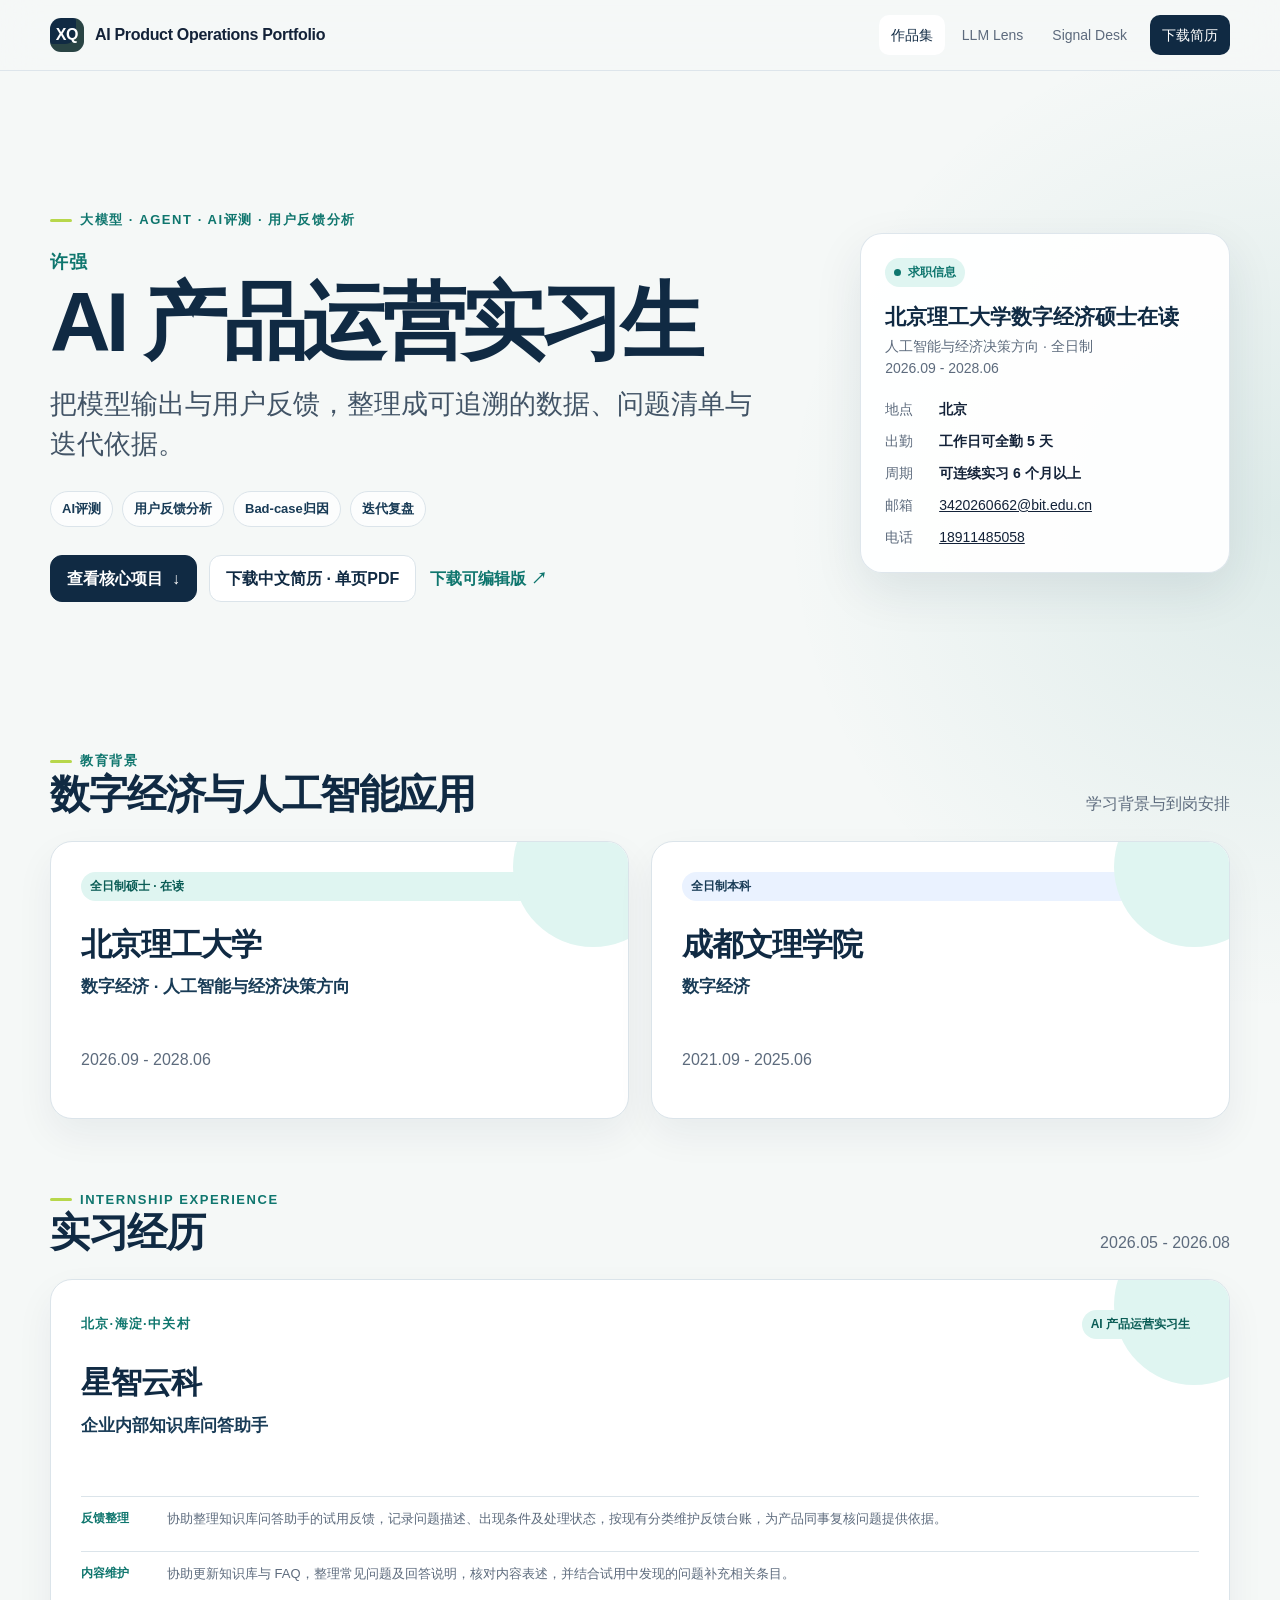
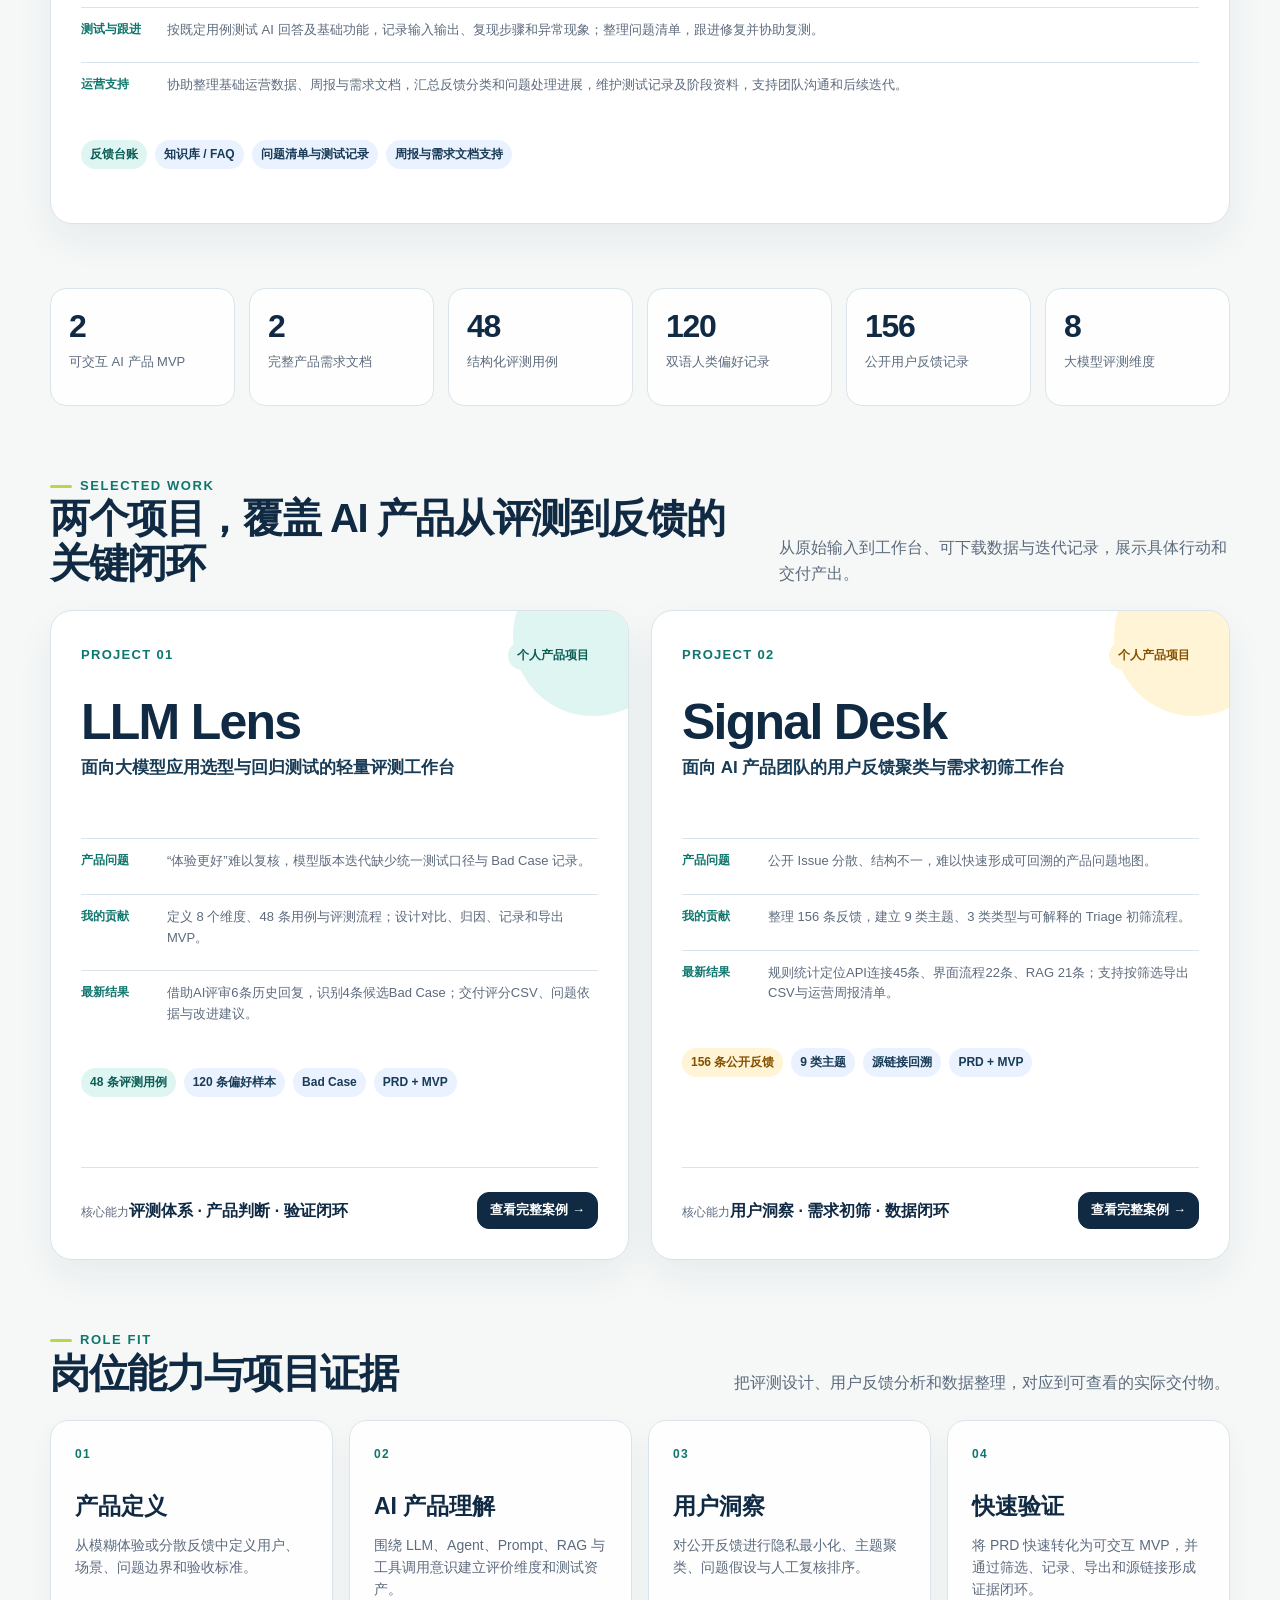
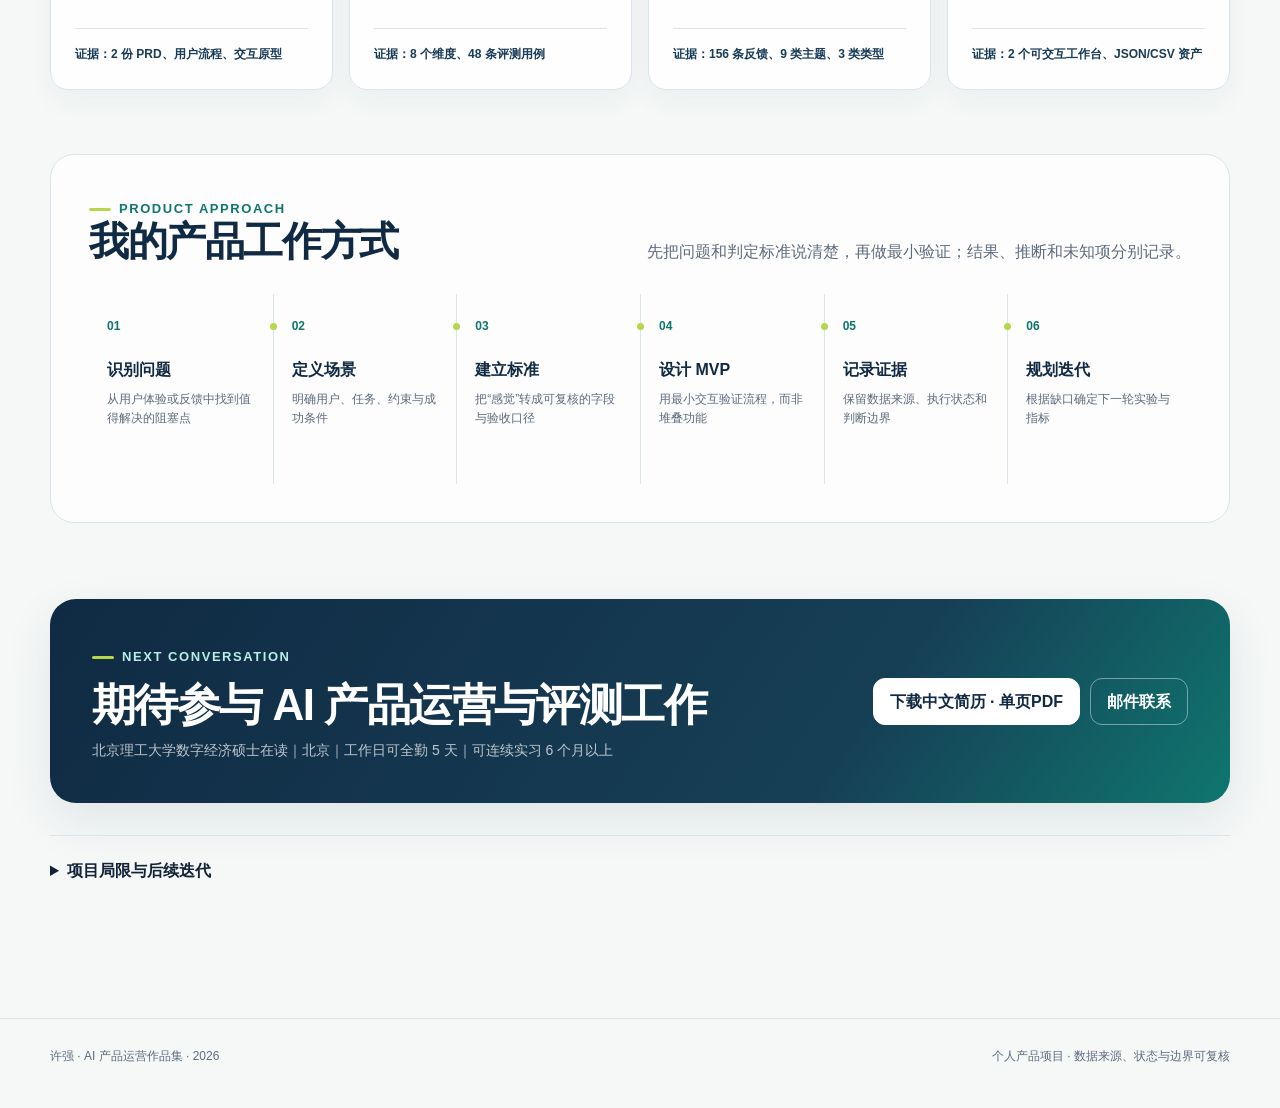
==== index.html @ 34581a18 "统一求职展示、评审预览与项目运行文档" ====
<!doctype html>
<html lang="zh-CN">
<head>
  <meta charset="utf-8">
  <meta name="viewport" content="width=device-width,initial-scale=1">
  <meta name="description" content="许强的 AI 产品运营作品集：以 LLM Lens 与 Signal Desk 两个可验证的个人产品项目，呈现大模型评测、Agent、用户反馈洞察、PRD 与快速原型能力。">
  <link rel="canonical" href="https://steve-ron.github.io/ai-product-ops-portfolio/">
  <meta property="og:type" content="website">
  <meta property="og:url" content="https://steve-ron.github.io/ai-product-ops-portfolio/">
  <meta property="og:title" content="许强｜AI 产品运营作品集">
  <meta property="og:description" content="大模型 · Agent · AI评测 · 用户反馈分析｜两个可验证的个人产品项目">
  <meta property="og:image" content="https://steve-ron.github.io/ai-product-ops-portfolio/og.png">
  <meta name="twitter:card" content="summary_large_image">
  <meta name="twitter:title" content="许强｜AI 产品运营作品集">
  <meta name="twitter:description" content="大模型 · Agent · AI评测 · 用户反馈分析｜两个可验证的个人产品项目">
  <meta name="twitter:image" content="https://steve-ron.github.io/ai-product-ops-portfolio/og.png">
  <title>许强｜AI 产品运营作品集</title>
  <link rel="stylesheet" href="style.css?v=20260920">
</head>
<body data-page="home">
  <div class="shell">
    <header class="topbar">
      <div class="topbar-inner">
        <a class="brand" href="index.html" aria-label="许强 AI 产品运营作品集首页"><span class="brand-mark">XQ</span><span>AI Product Operations Portfolio</span></a>
        <nav class="nav" aria-label="主导航">
          <a href="index.html" data-page="home">作品集</a>
          <a href="llm-eval.html" data-page="eval">LLM Lens</a>
          <a href="feedback-insight.html" data-page="feedback">Signal Desk</a>
          <a class="nav-cta" href="downloads/许强-北京理工大学-AI产品运营实习生.pdf">下载简历</a>
        </nav>
      </div>
    </header>

    <main class="page">
      <section class="hero hero-home">
        <div class="hero-copy">
          <span class="eyebrow">大模型 · Agent · AI评测 · 用户反馈分析</span>
          <p class="hero-name">许强</p>
          <h1>AI 产品运营实习生</h1>
          <p class="hero-lede">把模型输出与用户反馈，整理成可追溯的数据、问题清单与迭代依据。</p>
          <div class="hero-tags" aria-label="核心方向"><span>AI评测</span><span>用户反馈分析</span><span>Bad-case归因</span><span>迭代复盘</span></div>
          <div class="hero-actions">
            <a class="button" href="#projects">查看核心项目 <span aria-hidden="true">↓</span></a>
            <a class="button secondary" href="downloads/许强-北京理工大学-AI产品运营实习生.pdf">下载中文简历 · 单页PDF</a>
            <a class="text-link" href="downloads/许强-北京理工大学-AI产品运营实习生.docx">下载可编辑版 ↗</a>
          </div>
        </div>
        <aside class="hero-card profile-card" aria-label="联系与到岗信息">
          <span class="status-pill"><span aria-hidden="true"></span>求职信息</span>
          <strong>北京理工大学数字经济硕士在读</strong>
          <p>人工智能与经济决策方向 · 全日制<br>2026.09 - 2028.06</p>
          <div class="contact-list">
            <div class="contact-item"><span>地点</span><b>北京</b></div>
            <div class="contact-item"><span>出勤</span><b>工作日可全勤 5 天</b></div>
            <div class="contact-item"><span>周期</span><b>可连续实习 6 个月以上</b></div>
            <div class="contact-item"><span>邮箱</span><a href="mailto:3420260662@bit.edu.cn">3420260662@bit.edu.cn</a></div>
            <div class="contact-item"><span>电话</span><a href="tel:18911485058">18911485058</a></div>
          </div>
        </aside>
      </section>


      <section class="section" id="education" aria-labelledby="education-heading">
        <div class="section-head"><div><span class="eyebrow">教育背景</span><h2 id="education-heading">数字经济与人工智能应用</h2></div><p>学习背景与到岗安排</p></div>
        <div class="project-grid">
          <article class="project-card education-card"><span class="badge teal">全日制硕士 · 在读</span><h3>北京理工大学</h3><p class="project-subtitle">数字经济 · 人工智能与经济决策方向</p><p>2026.09 - 2028.06</p></article>
          <article class="project-card education-card"><span class="badge">全日制本科</span><h3>成都文理学院</h3><p class="project-subtitle">数字经济</p><p>2021.09 - 2025.06</p></article>
        </div>
      </section>
      <section class="section" id="experience" aria-labelledby="internship-heading">
        <div class="section-head">
          <div><span class="eyebrow">Internship experience</span><h2 id="internship-heading">实习经历</h2></div>
          <p>2026.05 - 2026.08</p>
        </div>
        <article class="project-card">
          <div class="project-topline"><span class="project-index">北京·海淀·中关村</span><span class="badge teal">AI 产品运营实习生</span></div>
          <h3>星智云科</h3>
          <p class="project-subtitle">企业内部知识库问答助手</p>
          <div class="project-summary">
            <div><span>反馈整理</span><p>协助整理知识库问答助手的试用反馈，记录问题描述、出现条件及处理状态，按现有分类维护反馈台账，为产品同事复核问题提供依据。</p></div>
            <div><span>内容维护</span><p>协助更新知识库与 FAQ，整理常见问题及回答说明，核对内容表述，并结合试用中发现的问题补充相关条目。</p></div>
            <div><span>测试与跟进</span><p>按既定用例测试 AI 回答及基础功能，记录输入输出、复现步骤和异常现象；整理问题清单，跟进修复并协助复测。</p></div>
            <div><span>运营支持</span><p>协助整理基础运营数据、周报与需求文档，汇总反馈分类和问题处理进展，维护测试记录及阶段资料，支持团队沟通和后续迭代。</p></div>
          </div>
          <div class="project-chips"><span class="chip teal">反馈台账</span><span class="chip">知识库 / FAQ</span><span class="chip">问题清单与测试记录</span><span class="chip">周报与需求文档支持</span></div>
        </article>
      </section>

      <section class="metric-grid metric-grid-six" aria-label="可验证成果">
        <article class="metric"><span class="metric-value">2</span><span class="metric-label">可交互 AI 产品 MVP</span></article>
        <article class="metric"><span class="metric-value">2</span><span class="metric-label">完整产品需求文档</span></article>
        <article class="metric"><span class="metric-value">48</span><span class="metric-label">结构化评测用例</span></article>
        <article class="metric"><span class="metric-value">120</span><span class="metric-label">双语人类偏好记录</span></article>
        <article class="metric"><span class="metric-value">156</span><span class="metric-label">公开用户反馈记录</span></article>
        <article class="metric"><span class="metric-value">8</span><span class="metric-label">大模型评测维度</span></article>
      </section>



      <section class="section" id="projects">
        <div class="section-head">
          <div><span class="eyebrow">Selected work</span><h2>两个项目，覆盖 AI 产品从评测到反馈的关键闭环</h2></div>
          <p>从原始输入到工作台、可下载数据与迭代记录，展示具体行动和交付产出。</p>
        </div>
        <div class="project-grid project-grid-featured">
          <article class="project-card project-card-featured">
            <div class="project-topline"><span class="project-index">PROJECT 01</span><span class="badge teal">个人产品项目</span></div>
            <h3>LLM Lens</h3>
            <p class="project-subtitle">面向大模型应用选型与回归测试的轻量评测工作台</p>
            <div class="project-summary">
              <div><span>产品问题</span><p>“体验更好”难以复核，模型版本迭代缺少统一测试口径与 Bad Case 记录。</p></div>
              <div><span>我的贡献</span><p>定义 8 个维度、48 条用例与评测流程；设计对比、归因、记录和导出 MVP。</p></div>
              <div><span>最新结果</span><p>借助AI评审6条历史回复，识别4条候选Bad Case；交付评分CSV、问题依据与改进建议。</p></div>
            </div>
            <div class="project-chips"><span class="chip teal">48 条评测用例</span><span class="chip">120 条偏好样本</span><span class="chip">Bad Case</span><span class="chip">PRD + MVP</span></div>
            <div class="project-footer"><div><span class="muted small">核心能力</span><strong>评测体系 · 产品判断 · 验证闭环</strong></div><a class="button small" href="llm-eval.html">查看完整案例 →</a></div>
          </article>

          <article class="project-card project-card-featured alt">
            <div class="project-topline"><span class="project-index">PROJECT 02</span><span class="badge amber">个人产品项目</span></div>
            <h3>Signal Desk</h3>
            <p class="project-subtitle">面向 AI 产品团队的用户反馈聚类与需求初筛工作台</p>
            <div class="project-summary">
              <div><span>产品问题</span><p>公开 Issue 分散、结构不一，难以快速形成可回溯的产品问题地图。</p></div>
              <div><span>我的贡献</span><p>整理 156 条反馈，建立 9 类主题、3 类类型与可解释的 Triage 初筛流程。</p></div>
              <div><span>最新结果</span><p>规则统计定位API连接45条、界面流程22条、RAG 21条；支持按筛选导出CSV与运营周报清单。</p></div>
            </div>
            <div class="project-chips"><span class="chip amber">156 条公开反馈</span><span class="chip">9 类主题</span><span class="chip">源链接回溯</span><span class="chip">PRD + MVP</span></div>
            <div class="project-footer"><div><span class="muted small">核心能力</span><strong>用户洞察 · 需求初筛 · 数据闭环</strong></div><a class="button small" href="feedback-insight.html">查看完整案例 →</a></div>
          </article>
        </div>
      </section>

      <section class="section">
        <div class="section-head">
          <div><span class="eyebrow">Role fit</span><h2>岗位能力与项目证据</h2></div>
          <p>把评测设计、用户反馈分析和数据整理，对应到可查看的实际交付物。</p>
        </div>
        <div class="capability-grid">
          <article class="capability-card"><span class="capability-num">01</span><h3>产品定义</h3><p>从模糊体验或分散反馈中定义用户、场景、问题边界和验收标准。</p><strong>证据：2 份 PRD、用户流程、交互原型</strong></article>
          <article class="capability-card"><span class="capability-num">02</span><h3>AI 产品理解</h3><p>围绕 LLM、Agent、Prompt、RAG 与工具调用意识建立评价维度和测试资产。</p><strong>证据：8 个维度、48 条评测用例</strong></article>
          <article class="capability-card"><span class="capability-num">03</span><h3>用户洞察</h3><p>对公开反馈进行隐私最小化、主题聚类、问题假设与人工复核排序。</p><strong>证据：156 条反馈、9 类主题、3 类类型</strong></article>
          <article class="capability-card"><span class="capability-num">04</span><h3>快速验证</h3><p>将 PRD 快速转化为可交互 MVP，并通过筛选、记录、导出和源链接形成证据闭环。</p><strong>证据：2 个可交互工作台、JSON/CSV 资产</strong></article>
        </div>
      </section>

      <section class="section approach-section">
        <div class="section-head">
          <div><span class="eyebrow">Product approach</span><h2>我的产品工作方式</h2></div>
          <p>先把问题和判定标准说清楚，再做最小验证；结果、推断和未知项分别记录。</p>
        </div>
        <ol class="process-flow">
          <li><span>01</span><strong>识别问题</strong><p>从用户体验或反馈中找到值得解决的阻塞点</p></li>
          <li><span>02</span><strong>定义场景</strong><p>明确用户、任务、约束与成功条件</p></li>
          <li><span>03</span><strong>建立标准</strong><p>把“感觉”转成可复核的字段与验收口径</p></li>
          <li><span>04</span><strong>设计 MVP</strong><p>用最小交互验证流程，而非堆叠功能</p></li>
          <li><span>05</span><strong>记录证据</strong><p>保留数据来源、执行状态和判断边界</p></li>
          <li><span>06</span><strong>规划迭代</strong><p>根据缺口确定下一轮实验与指标</p></li>
        </ol>
      </section>

      <section class="contact-cta">
        <div>
          <span class="eyebrow eyebrow-light">Next conversation</span>
          <h2>期待参与 AI 产品运营与评测工作</h2>
          <p>北京理工大学数字经济硕士在读｜北京｜工作日可全勤 5 天｜可连续实习 6 个月以上</p>
        </div>
        <div class="contact-actions">
          <a class="button button-light" href="downloads/许强-北京理工大学-AI产品运营实习生.pdf">下载中文简历 · 单页PDF</a>
          <a class="button button-outline-light" href="mailto:3420260662@bit.edu.cn">邮件联系</a>
        </div>
      </section>
      <details class="limitations"><summary>项目局限与后续迭代</summary><p>两项均为个人产品项目；负责问题定义、PRD、交互原型、数据整理与验证设计，使用AI辅助实现。公开反馈为2026年8月14日快照，分类为规则初筛。本轮已运行离线数据处理；国内模型API实跑和双人标注将在配置接口及安排真实标注者后开展。</p></details>
    </main>

    <footer class="footer"><div class="footer-inner"><span>许强 · AI 产品运营作品集 · 2026</span><span>个人产品项目 · 数据来源、状态与边界可复核</span></div></footer>
  </div>
  <script src="workflow-core.js?v=20260920"></script><script src="common.js?v=20260920"></script>
</body>
</html>
---- style.css ----
:root {
  --ink: #132238;
  --muted: #5d6b7d;
  --line: #dbe4ea;
  --panel: #ffffff;
  --canvas: #f5f8f7;
  --navy: #102a43;
  --navy-2: #183b56;
  --teal: #0f766e;
  --teal-soft: #dff5f1;
  --lime: #b7d74b;
  --amber: #b76e00;
  --amber-soft: #fff4d6;
  --red: #b42318;
  --red-soft: #feeceb;
  --blue-soft: #eaf2ff;
  --shadow: 0 18px 50px rgba(16, 42, 67, 0.09);
  --radius: 18px;
  --max: 1180px;
  color-scheme: light;
}

* { box-sizing: border-box; }

html { scroll-behavior: smooth; }

body {
  margin: 0;
  color: var(--ink);
  background:
    radial-gradient(circle at 10% -10%, rgba(183, 215, 75, .18), transparent 28rem),
    radial-gradient(circle at 100% 12%, rgba(15, 118, 110, .1), transparent 31rem),
    var(--canvas);
  font-family: Inter, "Segoe UI", "PingFang SC", "Microsoft YaHei", Arial, sans-serif;
  line-height: 1.58;
}

a { color: inherit; }

button, input, select, textarea { font: inherit; }

button { cursor: pointer; }

.shell { min-height: 100vh; }

.topbar {
  position: sticky;
  top: 0;
  z-index: 30;
  border-bottom: 1px solid rgba(219, 228, 234, .9);
  background: rgba(245, 248, 247, .88);
  backdrop-filter: blur(18px);
}

.topbar-inner {
  width: min(var(--max), calc(100% - 40px));
  min-height: 70px;
  margin: 0 auto;
  display: flex;
  align-items: center;
  gap: 26px;
}

.brand {
  display: inline-flex;
  align-items: center;
  gap: 11px;
  text-decoration: none;
  font-weight: 800;
  letter-spacing: -.02em;
  white-space: nowrap;
}

.brand-mark {
  width: 34px;
  height: 34px;
  display: grid;
  place-items: center;
  border-radius: 11px;
  color: white;
  background: var(--navy);
  box-shadow: inset -8px -8px 0 rgba(183, 215, 75, .15);
}

.nav {
  margin-left: auto;
  display: flex;
  align-items: center;
  gap: 5px;
  overflow-x: auto;
}

.nav a {
  padding: 9px 12px;
  border-radius: 10px;
  color: var(--muted);
  text-decoration: none;
  font-size: 14px;
  white-space: nowrap;
}

.nav a:hover, .nav a.active { color: var(--navy); background: white; }
.nav .nav-cta { margin-left: 6px; color: white; background: var(--navy); }
.nav .nav-cta:hover { color: white; background: var(--teal); }

.page {
  width: min(var(--max), calc(100% - 40px));
  margin: 0 auto;
  padding: 50px 0 80px;
}

.hero {
  display: grid;
  grid-template-columns: minmax(0, 1.35fr) minmax(280px, .65fr);
  gap: 42px;
  align-items: end;
  padding: 48px 0 44px;
}

.eyebrow {
  display: inline-flex;
  align-items: center;
  gap: 8px;
  color: var(--teal);
  font-size: 13px;
  font-weight: 800;
  letter-spacing: .12em;
  text-transform: uppercase;
}

.eyebrow::before {
  content: "";
  width: 22px;
  height: 3px;
  border-radius: 9px;
  background: var(--lime);
}

h1, h2, h3, p { margin-top: 0; }

h1 {
  margin: 16px 0 18px;
  max-width: 880px;
  color: var(--navy);
  font-size: clamp(42px, 6.3vw, 78px);
  line-height: 1.02;
  letter-spacing: -.055em;
}

.page-title {
  margin: 15px 0 16px;
  font-size: clamp(36px, 5vw, 60px);
}

.hero-lede {
  max-width: 760px;
  color: #425466;
  font-size: clamp(17px, 2vw, 21px);
}

.hero-home { align-items: center; min-height: 560px; }
.hero-name { margin: 18px 0 3px; color: var(--teal); font-size: 18px; font-weight: 800; letter-spacing: .08em; }
.hero-home h1 { margin: 0 0 20px; font-size: clamp(48px, 7vw, 84px); }
.hero-home .hero-lede { max-width: 720px; font-size: clamp(20px, 2.3vw, 27px); line-height: 1.45; }
.hero-tags { display: flex; flex-wrap: wrap; gap: 9px; margin-top: 24px; }
.hero-tags span { padding: 7px 11px; border: 1px solid var(--line); border-radius: 999px; background: rgba(255,255,255,.75); color: var(--navy-2); font-size: 13px; font-weight: 750; }
.text-link { display: inline-flex; align-items: center; min-height: 44px; padding: 10px 2px; color: var(--teal); font-weight: 800; text-decoration: none; }
.text-link:hover { text-decoration: underline; text-underline-offset: 4px; }
.status-pill { display: inline-flex; align-items: center; gap: 7px; margin-bottom: 16px; padding: 5px 9px; border-radius: 999px; color: var(--teal); background: var(--teal-soft); font-size: 12px; font-weight: 800; }
.status-pill span { width: 7px; height: 7px; border-radius: 50%; background: var(--teal); }

.hero-actions { display: flex; gap: 12px; flex-wrap: wrap; margin-top: 28px; }

.button {
  min-height: 44px;
  display: inline-flex;
  align-items: center;
  justify-content: center;
  gap: 9px;
  padding: 10px 16px;
  border: 1px solid var(--navy);
  border-radius: 12px;
  background: var(--navy);
  color: white;
  text-decoration: none;
  font-weight: 750;
}

.button:hover { transform: translateY(-1px); box-shadow: 0 10px 24px rgba(16,42,67,.17); }
.button.secondary { background: white; color: var(--navy); border-color: var(--line); }
.button.ghost { background: transparent; color: var(--navy); border-color: var(--line); }
.button.small { min-height: 36px; padding: 7px 12px; font-size: 13px; }

.hero-card {
  padding: 24px;
  border: 1px solid rgba(219, 228, 234, .9);
  border-radius: 22px;
  background: rgba(255,255,255,.92);
  box-shadow: var(--shadow);
}

.hero-card strong { display: block; margin-bottom: 4px; color: var(--navy); }
.hero-card p { color: var(--muted); font-size: 14px; }
.contact-list { display: grid; gap: 10px; margin-top: 18px; }
.contact-item { display: flex; gap: 10px; align-items: baseline; font-size: 14px; }
.contact-item span:first-child { min-width: 52px; color: var(--muted); }

.metric-grid {
  display: grid;
  grid-template-columns: repeat(4, 1fr);
  gap: 14px;
  margin: 8px 0 48px;
}

.metric {
  min-height: 128px;
  padding: 22px;
  border: 1px solid var(--line);
  border-radius: 16px;
  background: rgba(255,255,255,.9);
}

.metric-value { display: block; color: var(--navy); font-size: 34px; line-height: 1.1; font-weight: 850; letter-spacing: -.04em; }
.metric-label { display: block; margin-top: 8px; color: var(--muted); font-size: 13px; }

.section { margin: 64px 0; }
.section:first-child { margin-top: 0; }
.section-head { display: flex; align-items: end; justify-content: space-between; gap: 22px; margin-bottom: 24px; }
.section-head h2 { margin: 0; color: var(--navy); font-size: clamp(27px, 3.3vw, 40px); line-height: 1.12; letter-spacing: -.035em; }
.section-head p { max-width: 620px; margin: 7px 0 0; color: var(--muted); }

.project-grid { display: grid; grid-template-columns: repeat(2, minmax(0, 1fr)); gap: 22px; }
.project-card {
  position: relative;
  min-height: 430px;
  display: flex;
  flex-direction: column;
  overflow: hidden;
  padding: 30px;
  border: 1px solid var(--line);
  border-radius: 22px;
  background: var(--panel);
  box-shadow: 0 16px 38px rgba(16,42,67,.06);
}

.project-card::after {
  content: "";
  position: absolute;
  right: -45px;
  top: -55px;
  width: 160px;
  height: 160px;
  border-radius: 50%;
  background: var(--teal-soft);
}

.project-card.alt::after { background: var(--amber-soft); }
.project-index { position: relative; z-index: 1; color: var(--teal); font-size: 13px; font-weight: 850; letter-spacing: .1em; }
.project-card h3 { position: relative; z-index: 1; margin: 26px 0 12px; max-width: 520px; color: var(--navy); font-size: 31px; line-height: 1.15; letter-spacing: -.035em; }
.project-card p { color: var(--muted); }
.project-chips { display: flex; flex-wrap: wrap; gap: 8px; margin: 14px 0 24px; }
.chip, .badge {
  display: inline-flex;
  align-items: center;
  padding: 5px 9px;
  border-radius: 999px;
  color: var(--navy-2);
  background: var(--blue-soft);
  font-size: 12px;
  font-weight: 700;
}
.chip.teal, .badge.teal { color: #0b5d56; background: var(--teal-soft); }
.chip.amber, .badge.amber { color: #855000; background: var(--amber-soft); }
.chip.red, .badge.red { color: var(--red); background: var(--red-soft); }
.project-footer { display: flex; align-items: center; justify-content: space-between; gap: 16px; margin-top: auto; padding-top: 24px; border-top: 1px solid var(--line); }
.project-footer strong { color: var(--navy); }

.evidence-grid { display: grid; grid-template-columns: repeat(3, 1fr); gap: 18px; }
.evidence-card { padding: 24px; border-radius: 16px; background: var(--navy); color: white; }
.evidence-card:nth-child(2) { background: var(--teal); }
.evidence-card:nth-child(3) { background: #3d4f2c; }
.evidence-card span { display: block; color: rgba(255,255,255,.72); font-size: 13px; }
.evidence-card strong { display: block; margin: 8px 0; font-size: 30px; }

.panel {
  padding: 26px;
  border: 1px solid var(--line);
  border-radius: var(--radius);
  background: rgba(255,255,255,.94);
  box-shadow: 0 12px 32px rgba(16,42,67,.05);
}

.panel + .panel { margin-top: 18px; }
.panel-title { display: flex; align-items: center; justify-content: space-between; gap: 20px; margin-bottom: 18px; }
.panel-title h2, .panel-title h3 { margin: 0; color: var(--navy); }
.panel-title p { margin: 4px 0 0; color: var(--muted); font-size: 13px; }

.notice {
  display: grid;
  grid-template-columns: auto 1fr;
  gap: 13px;
  padding: 17px 18px;
  border: 1px solid #c7e9e4;
  border-radius: 14px;
  background: #effbf9;
  color: #245b56;
}
.notice.warn { border-color: #f2d99b; background: #fff9e8; color: #725400; }
.notice strong { color: inherit; }
.notice p { margin: 2px 0 0; font-size: 13px; }
.notice-icon { width: 26px; height: 26px; display: grid; place-items: center; border-radius: 9px; background: white; font-weight: 900; }

.toolbar {
  display: flex;
  align-items: center;
  gap: 10px;
  flex-wrap: wrap;
  margin: 18px 0;
}

.field { min-width: 150px; }
.field.grow { flex: 1; min-width: 220px; }
.field label { display: block; margin: 0 0 5px; color: var(--muted); font-size: 12px; font-weight: 700; }
input, select, textarea {
  width: 100%;
  min-height: 42px;
  padding: 9px 11px;
  border: 1px solid var(--line);
  border-radius: 10px;
  outline: none;
  background: white;
  color: var(--ink);
}
input:focus, select:focus, textarea:focus { border-color: var(--teal); box-shadow: 0 0 0 3px rgba(15,118,110,.11); }
textarea { min-height: 132px; resize: vertical; }

.tabs { display: flex; gap: 6px; overflow-x: auto; padding: 5px; border-radius: 13px; background: #eef3f3; }
.tab { padding: 9px 13px; border: 0; border-radius: 9px; background: transparent; color: var(--muted); font-weight: 750; white-space: nowrap; }
.tab.active { color: var(--navy); background: white; box-shadow: 0 4px 14px rgba(16,42,67,.07); }
.tab-panel[hidden] { display: none; }

.dashboard-grid { display: grid; grid-template-columns: minmax(0, 1.3fr) minmax(280px, .7fr); gap: 20px; }
.split-grid { display: grid; grid-template-columns: repeat(2, minmax(0,1fr)); gap: 18px; }

.bars { display: grid; gap: 13px; }
.bar-row { display: grid; grid-template-columns: minmax(120px, 1fr) 2.6fr auto; gap: 12px; align-items: center; }
.bar-label { overflow: hidden; text-overflow: ellipsis; white-space: nowrap; color: #334e68; font-size: 13px; font-weight: 650; }
.bar-track { height: 10px; overflow: hidden; border-radius: 99px; background: #ecf1f1; }
.bar-fill { height: 100%; border-radius: inherit; background: linear-gradient(90deg, var(--teal), #43aa8b); }
.bar-value { min-width: 42px; text-align: right; color: var(--muted); font-size: 12px; font-variant-numeric: tabular-nums; }

.table-wrap { width: 100%; overflow: auto; border: 1px solid var(--line); border-radius: 13px; }
table { width: 100%; border-collapse: collapse; background: white; font-size: 13px; }
th, td { padding: 12px 13px; border-bottom: 1px solid #edf1f3; text-align: left; vertical-align: top; }
th { position: sticky; top: 0; z-index: 1; color: #486581; background: #f7faf9; font-size: 11px; letter-spacing: .05em; text-transform: uppercase; }
tr:last-child td { border-bottom: 0; }
tbody tr:hover { background: #fbfdfc; }
.row-action { color: var(--teal); font-weight: 800; border: 0; background: none; padding: 0; }
.nowrap { white-space: nowrap; }
.truncate { max-width: 390px; overflow: hidden; text-overflow: ellipsis; white-space: nowrap; }

.kpi-row { display: grid; grid-template-columns: repeat(4, 1fr); gap: 12px; margin: 18px 0; }
.kpi { padding: 16px; border: 1px solid var(--line); border-radius: 13px; background: #fbfdfc; }
.kpi strong { display: block; color: var(--navy); font-size: 24px; line-height: 1.1; }
.kpi span { display: block; margin-top: 6px; color: var(--muted); font-size: 12px; }

.detail-grid { display: grid; grid-template-columns: 120px 1fr; gap: 10px 16px; font-size: 13px; }
.detail-grid dt { color: var(--muted); }
.detail-grid dd { margin: 0; color: var(--ink); }
.response-card { margin-top: 14px; padding: 16px; border: 1px solid var(--line); border-radius: 13px; background: #fbfdfc; }
.response-card h4 { margin: 0 0 8px; color: var(--navy); }
.response-text { max-height: 280px; overflow: auto; white-space: pre-wrap; color: #425466; font-size: 13px; }

.drawer {
  position: fixed;
  inset: 0;
  z-index: 50;
  display: none;
  background: rgba(16,42,67,.35);
  backdrop-filter: blur(4px);
}
.drawer.open { display: grid; grid-template-columns: minmax(0,1fr) min(640px, 92vw); }
.drawer-open { overflow: hidden; }
.drawer-panel { grid-column: 2; overflow-y: auto; padding: 28px; background: white; box-shadow: -20px 0 55px rgba(16,42,67,.22); }
.drawer-head { display: flex; justify-content: space-between; gap: 20px; margin-bottom: 20px; }
.icon-button { width: 38px; height: 38px; border: 1px solid var(--line); border-radius: 10px; background: white; }

.case-grid { display: grid; grid-template-columns: repeat(2, minmax(0,1fr)); gap: 14px; }
.case-card { padding: 17px; border: 1px solid var(--line); border-radius: 14px; background: white; }
.case-card h4 { margin: 9px 0 8px; color: var(--navy); font-size: 15px; }
.case-card p { margin-bottom: 9px; color: var(--muted); font-size: 13px; }
.case-meta { display: flex; justify-content: space-between; gap: 10px; color: #829ab1; font-size: 11px; }

.steps { display: grid; gap: 16px; counter-reset: step; }
.step { position: relative; padding: 20px 20px 20px 64px; border: 1px solid var(--line); border-radius: 15px; background: white; }
.step::before { counter-increment: step; content: counter(step); position: absolute; left: 18px; top: 20px; width: 30px; height: 30px; display: grid; place-items: center; border-radius: 10px; color: white; background: var(--teal); font-weight: 800; }
.step h3 { margin: 0 0 6px; color: var(--navy); font-size: 16px; }
.step p { margin: 0; color: var(--muted); font-size: 13px; }

.audit-list { display: grid; gap: 12px; }
.audit-item { display: grid; grid-template-columns: 38px 1fr auto; gap: 13px; align-items: start; padding: 16px; border: 1px solid var(--line); border-radius: 13px; background: white; }
.audit-num { width: 34px; height: 34px; display: grid; place-items: center; border-radius: 10px; background: var(--red-soft); color: var(--red); font-weight: 850; }
.audit-item h3 { margin: 0 0 3px; color: var(--navy); font-size: 15px; }
.audit-item p { margin: 0; color: var(--muted); font-size: 13px; }

.source-list { display: grid; gap: 9px; margin: 0; padding: 0; list-style: none; }
.source-list a { display: flex; align-items: center; justify-content: space-between; gap: 14px; padding: 11px 13px; border: 1px solid var(--line); border-radius: 10px; background: white; color: var(--navy-2); text-decoration: none; font-size: 13px; }
.source-list a:hover { border-color: var(--teal); }

.footer { border-top: 1px solid var(--line); }
.footer-inner { width: min(var(--max), calc(100% - 40px)); margin: 0 auto; padding: 28px 0 42px; display: flex; justify-content: space-between; gap: 20px; color: var(--muted); font-size: 12px; }

.empty { padding: 35px; text-align: center; color: var(--muted); }
.muted { color: var(--muted); }
.small { font-size: 12px; }
.mono { font-family: "Cascadia Code", Consolas, monospace; }

::selection { color: white; background: var(--teal); }

a:focus-visible, button:focus-visible, input:focus-visible, select:focus-visible, textarea:focus-visible {
  outline: 3px solid rgba(15, 118, 110, .32);
  outline-offset: 3px;
}

.profile-card strong { max-width: 310px; font-size: 21px; line-height: 1.35; }
.profile-card .contact-item span:first-child { min-width: 44px; }
.profile-card .contact-item a { overflow-wrap: anywhere; }

.metric-grid-six { grid-template-columns: repeat(6, minmax(0, 1fr)); }
.metric-grid-six .metric { min-height: 118px; padding: 20px 18px; }
.metric-grid-six .metric-value { font-size: 32px; }

.scope-note {
  display: grid;
  grid-template-columns: auto 1fr;
  gap: 12px;
  align-items: start;
  padding: 16px 18px;
  border: 1px solid rgba(15, 118, 110, .18);
  border-radius: 14px;
  background: rgba(239, 251, 249, .72);
  color: #355d59;
}
.scope-note p { margin: 0; font-size: 13px; }
.scope-icon { width: 25px; height: 25px; display: grid; place-items: center; border-radius: 8px; background: white; color: var(--teal); font-weight: 900; }

.project-grid-featured { align-items: stretch; }
.project-card-featured { min-height: 650px; }
.project-topline { position: relative; z-index: 1; display: flex; align-items: center; justify-content: space-between; gap: 14px; }
.project-card-featured h3 { margin: 24px 0 4px; font-size: clamp(38px, 4vw, 50px); }
.project-subtitle { position: relative; z-index: 1; max-width: 540px; min-height: 56px; color: var(--navy-2) !important; font-size: 17px; font-weight: 720; }
.project-summary { display: grid; gap: 10px; margin: 10px 0 18px; }
.project-summary > div { display: grid; grid-template-columns: 74px 1fr; gap: 12px; padding: 12px 0; border-top: 1px solid var(--line); }
.project-summary span { color: var(--teal); font-size: 12px; font-weight: 850; }
.project-summary p { margin: 0; font-size: 13px; }

.capability-grid { display: grid; grid-template-columns: repeat(4, minmax(0,1fr)); gap: 16px; }
.capability-card { min-height: 270px; display: flex; flex-direction: column; padding: 24px; border: 1px solid var(--line); border-radius: 18px; background: rgba(255,255,255,.92); box-shadow: 0 12px 28px rgba(16,42,67,.045); }
.capability-num { color: var(--teal); font-size: 12px; font-weight: 900; letter-spacing: .12em; }
.capability-card h3 { margin: 24px 0 10px; color: var(--navy); font-size: 23px; }
.capability-card p { color: var(--muted); font-size: 14px; }
.capability-card strong { margin-top: auto; padding-top: 16px; border-top: 1px solid var(--line); color: var(--navy-2); font-size: 12px; line-height: 1.6; }

.approach-section { padding: 38px; border: 1px solid var(--line); border-radius: 24px; background: rgba(255,255,255,.78); }
.process-flow { display: grid; grid-template-columns: repeat(6, minmax(0,1fr)); gap: 0; margin: 30px 0 0; padding: 0; list-style: none; }
.process-flow li { position: relative; min-height: 190px; padding: 18px 18px 14px; border-left: 1px solid var(--line); }
.process-flow li:first-child { border-left: 0; }
.process-flow li::after { content: ""; position: absolute; top: 29px; right: -4px; z-index: 2; width: 7px; height: 7px; border-radius: 50%; background: var(--lime); }
.process-flow li:last-child::after { display: none; }
.process-flow span { color: var(--teal); font-size: 12px; font-weight: 900; }
.process-flow strong { display: block; margin: 20px 0 7px; color: var(--navy); font-size: 16px; }
.process-flow p { margin: 0; color: var(--muted); font-size: 12px; }

.contact-cta { display: flex; align-items: center; justify-content: space-between; gap: 32px; margin-top: 76px; padding: 42px; overflow: hidden; border-radius: 26px; background: linear-gradient(125deg, var(--navy), #163f56 68%, var(--teal)); color: white; box-shadow: var(--shadow); }
.contact-cta h2 { max-width: 760px; margin: 12px 0 10px; font-size: clamp(28px, 3.5vw, 44px); line-height: 1.12; letter-spacing: -.035em; }
.contact-cta p { margin: 0; color: rgba(255,255,255,.72); font-size: 14px; }
.eyebrow-light { color: #b9eee7; }
.contact-actions { display: flex; flex-wrap: wrap; gap: 10px; flex: 0 0 auto; }
.button-light { color: var(--navy); background: white; border-color: white; }
.button-outline-light { color: white; background: transparent; border-color: rgba(255,255,255,.42); }

.case-hero { align-items: center; padding-bottom: 36px; }
.case-hero .page-title { max-width: 900px; font-size: clamp(36px, 4.5vw, 56px); }
.case-facts strong { font-size: 21px; }
.case-facts .contact-item span:first-child { min-width: 44px; }

.section-head.compact { align-items: center; }
.case-summary { margin: 20px 0 58px; padding: 30px; border: 1px solid var(--line); border-radius: 22px; background: rgba(255,255,255,.9); box-shadow: 0 14px 34px rgba(16,42,67,.045); }
.case-summary-grid { display: grid; grid-template-columns: repeat(4, minmax(0,1fr)); gap: 1px; overflow: hidden; border: 1px solid var(--line); border-radius: 16px; background: var(--line); }
.case-summary-grid article { min-height: 210px; padding: 22px; background: white; }
.case-summary-grid span { color: var(--teal); font-size: 12px; font-weight: 850; letter-spacing: .06em; }
.case-summary-grid h3 { margin: 18px 0 9px; color: var(--navy); font-size: 17px; line-height: 1.35; }
.case-summary-grid p { margin: 0; color: var(--muted); font-size: 13px; }

.decision-section { margin-bottom: 40px; }
.decision-grid { display: grid; grid-template-columns: repeat(3, minmax(0,1fr)); gap: 16px; }
.decision-grid article { min-height: 230px; padding: 24px; border-top: 3px solid var(--teal); border-radius: 0 0 16px 16px; background: white; box-shadow: 0 12px 28px rgba(16,42,67,.045); }
.decision-grid span { color: var(--teal); font-size: 12px; font-weight: 900; }
.decision-grid h3 { margin: 22px 0 10px; color: var(--navy); font-size: 20px; line-height: 1.35; }
.decision-grid p { margin: 0; color: var(--muted); font-size: 13px; }

.delivery-strip { display: grid; grid-template-columns: 230px 1fr; gap: 26px; align-items: center; margin: 36px 0; padding: 28px 30px; border-radius: 20px; background: var(--navy); color: white; }
.delivery-strip h2 { margin: 8px 0 0; font-size: 26px; }
.delivery-strip ul { display: flex; flex-wrap: wrap; gap: 9px; margin: 0; padding: 0; list-style: none; }
.delivery-strip li { padding: 8px 11px; border: 1px solid rgba(255,255,255,.16); border-radius: 999px; background: rgba(255,255,255,.08); font-size: 12px; font-weight: 700; }
.workbench-panel { margin-top: 24px; scroll-margin-top: 96px; }

@media (prefers-reduced-motion: reduce) {
  html { scroll-behavior: auto; }
  *, *::before, *::after { transition-duration: .01ms !important; animation-duration: .01ms !important; animation-iteration-count: 1 !important; }
}

@media (max-width: 900px) {
  .hero, .dashboard-grid { grid-template-columns: 1fr; }
  .metric-grid, .kpi-row { grid-template-columns: repeat(2, 1fr); }
  .project-grid, .split-grid { grid-template-columns: 1fr; }
  .evidence-grid { grid-template-columns: 1fr; }
  .metric-grid-six { grid-template-columns: repeat(3, 1fr); }
  .capability-grid { grid-template-columns: repeat(2, minmax(0,1fr)); }
  .process-flow { grid-template-columns: repeat(3, 1fr); }
  .process-flow li:nth-child(4) { border-left: 0; }
  .process-flow li:nth-child(3)::after { display: none; }
  .contact-cta { align-items: flex-start; flex-direction: column; }
  .case-summary-grid { grid-template-columns: repeat(2, minmax(0,1fr)); }
  .nav { max-width: 70vw; }
}

@media (max-width: 620px) {
  .topbar-inner, .page, .footer-inner { width: min(100% - 24px, var(--max)); }
  .topbar-inner { min-height: 62px; gap: 10px; }
  .brand span:last-child { display: none; }
  .nav { max-width: none; width: 100%; gap: 1px; overflow: visible; }
  .nav a { padding: 8px 6px; font-size: 12px; }
  .nav a[data-page="home"] { display: none; }
  .nav .nav-cta { margin-left: 2px; }
  .page { padding-top: 28px; }
  .hero { padding-top: 26px; }
  h1 { font-size: 45px; }
  .hero-home h1 { font-size: 40px; letter-spacing: -.045em; }
  .metric-grid, .kpi-row { grid-template-columns: 1fr 1fr; }
  .project-card { min-height: 0; padding: 22px; }
  .case-grid { grid-template-columns: 1fr; }
  .metric-grid-six { grid-template-columns: repeat(2, 1fr); }
  .capability-grid { grid-template-columns: 1fr; }
  .capability-card { min-height: 0; }
  .approach-section { padding: 24px 18px; }
  .process-flow { grid-template-columns: 1fr; }
  .process-flow li, .process-flow li:nth-child(4) { min-height: 0; padding: 15px 0 15px 46px; border-top: 1px solid var(--line); border-left: 0; }
  .process-flow li:first-child { border-top: 0; }
  .process-flow li::after, .process-flow li:nth-child(3)::after { display: none; }
  .process-flow span { position: absolute; left: 0; top: 16px; }
  .process-flow strong { margin: 0 0 5px; }
  .contact-cta { margin-top: 56px; padding: 28px 22px; }
  .contact-actions { width: 100%; }
  .contact-actions .button { flex: 1; }
  .project-summary > div { grid-template-columns: 1fr; gap: 5px; }
  .project-card-featured { min-height: 0; }
  .case-summary { padding: 22px 18px; }
  .case-summary-grid, .decision-grid { grid-template-columns: 1fr; }
  .case-summary-grid article, .decision-grid article { min-height: 0; }
  .delivery-strip { grid-template-columns: 1fr; padding: 24px 20px; }
  .bar-row { grid-template-columns: 105px 1fr auto; }
  .audit-item { grid-template-columns: 38px 1fr; }
  .audit-item .badge { grid-column: 2; width: fit-content; }
  .footer-inner { flex-direction: column; }
}

@media print {
  .topbar, .footer, .hero-actions, .toolbar, .tabs, .button { display: none !important; }
  body { background: white; }
  .page { width: 100%; padding: 0; }
  .panel, .project-card { break-inside: avoid; box-shadow: none; }
}

/* 2026-09: 运行证据与个人信息 */
.education-card { min-height:0; }
.limitations { margin:32px 0; border-top:1px solid var(--line); padding:22px 0; color:var(--muted); }
.limitations summary { cursor:pointer; font-weight:700; color:var(--ink); }
.limitations[open] summary { margin-bottom:18px; }
.limitations .decision-section { margin-top:20px; }
.run-evidence { border:1px solid var(--line); border-radius:var(--radius); padding:28px; background:white; }
.run-evidence>p { color:var(--muted); }
.result-chart { display:block; width:100%; max-width:900px; height:auto; margin:22px auto; }
.run-evidence .table-wrap { margin-top:22px; }
.workbench-actions { margin-bottom:20px; }
.bar-value { min-width:100px; }
@media(max-width:640px) { .run-evidence{padding:18px;} .bar-value{min-width:80px;font-size:12px;} }
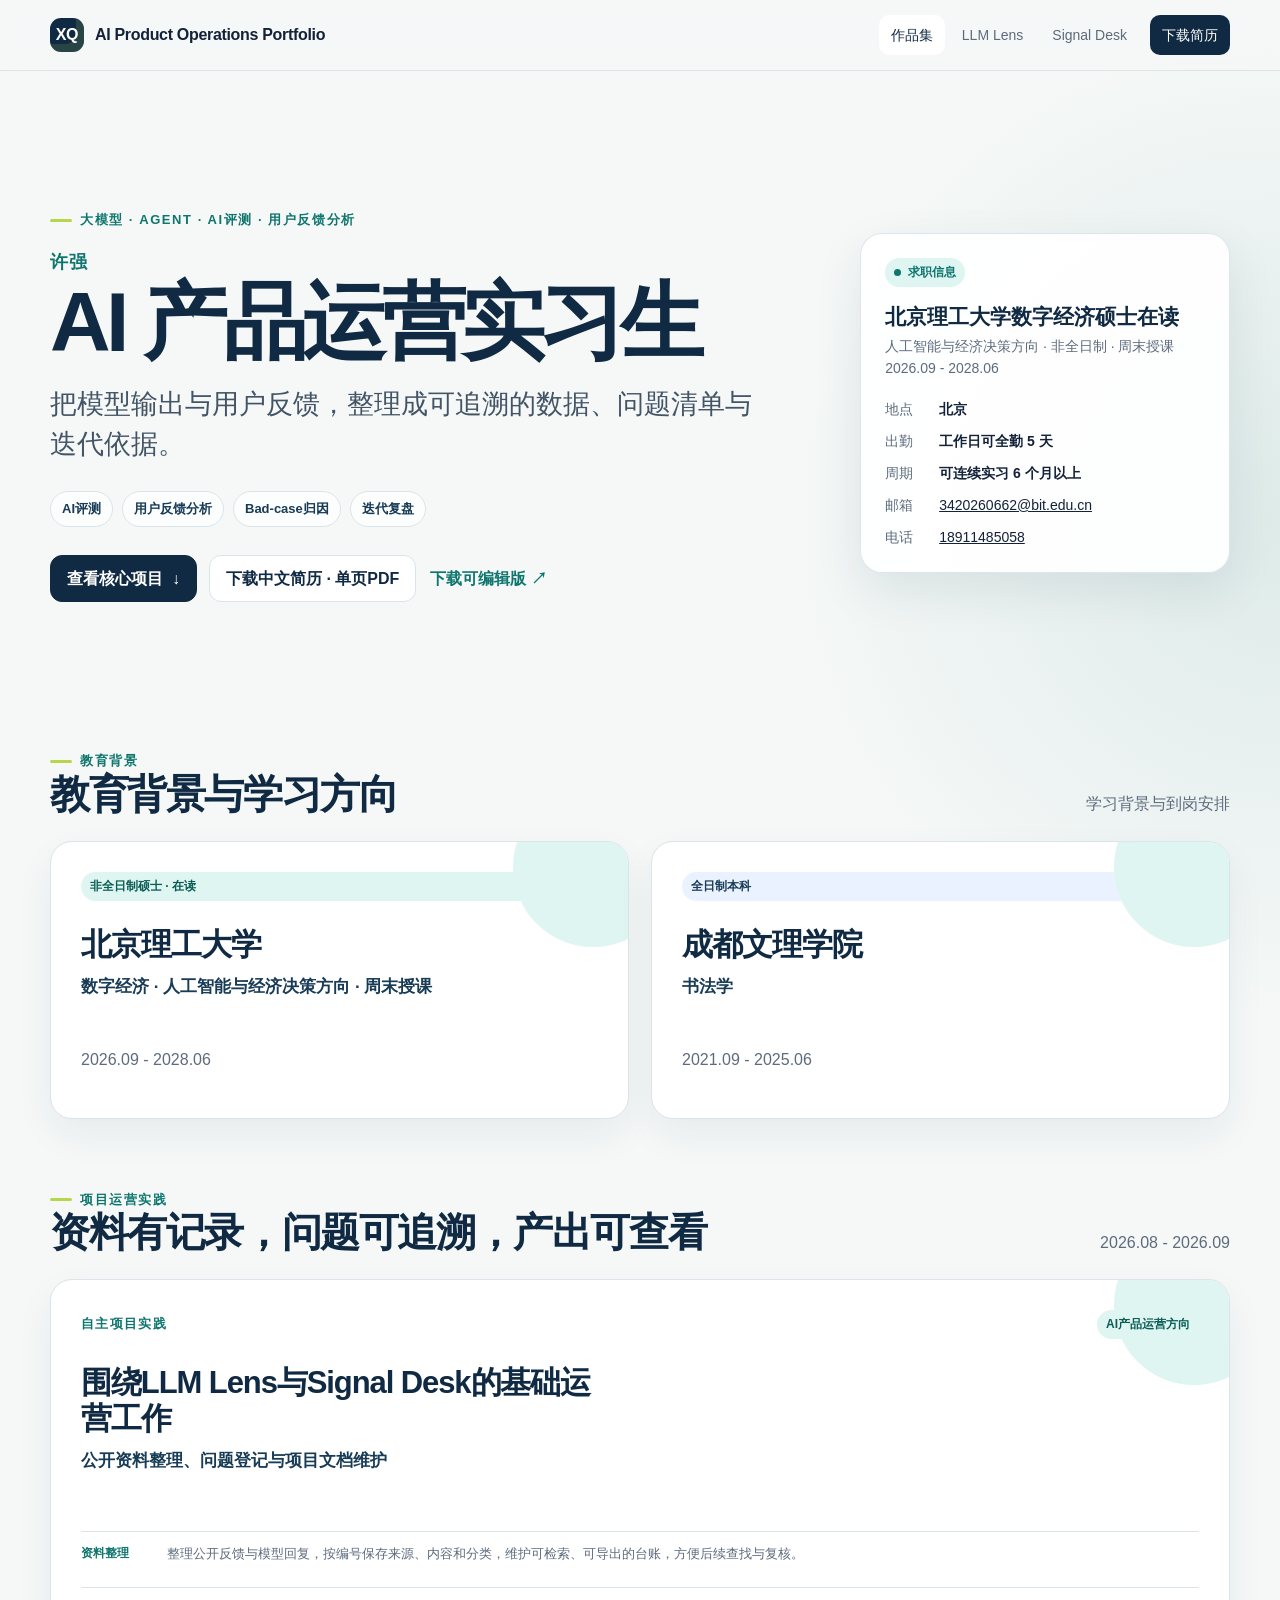
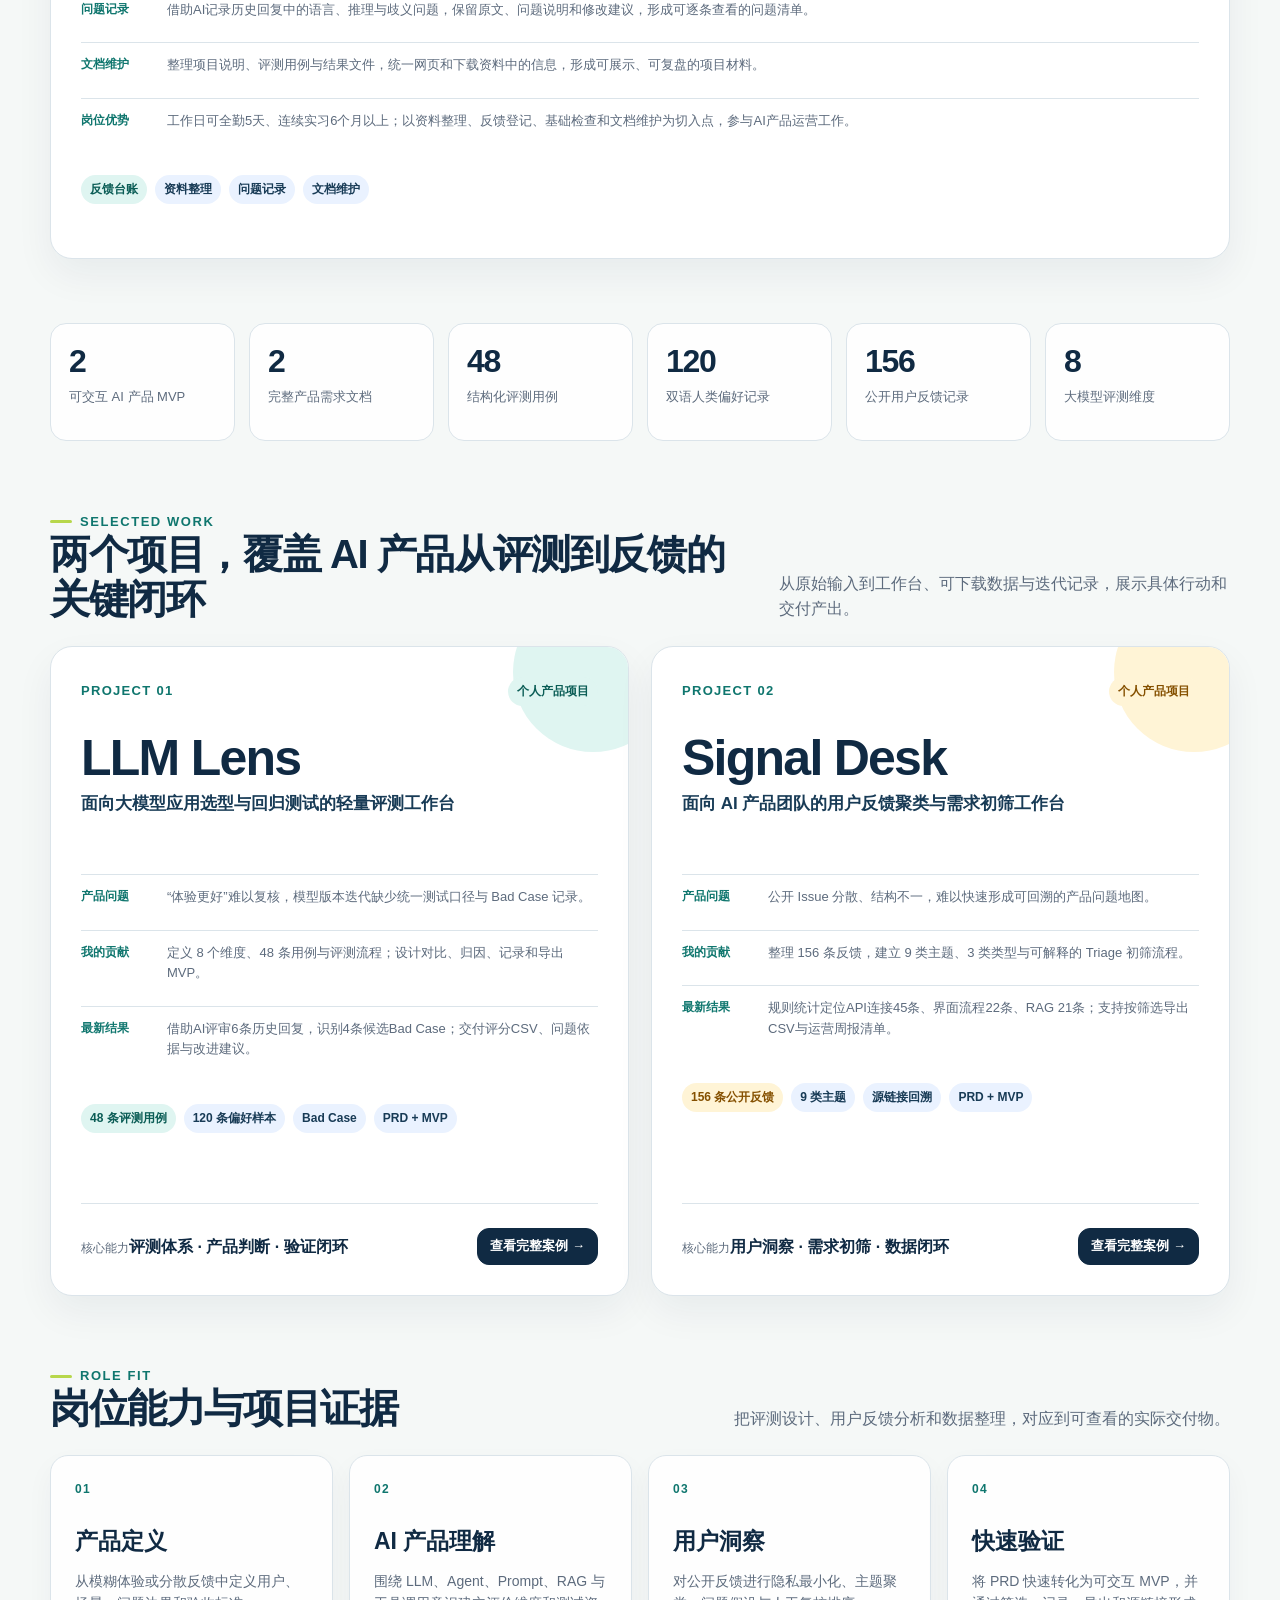
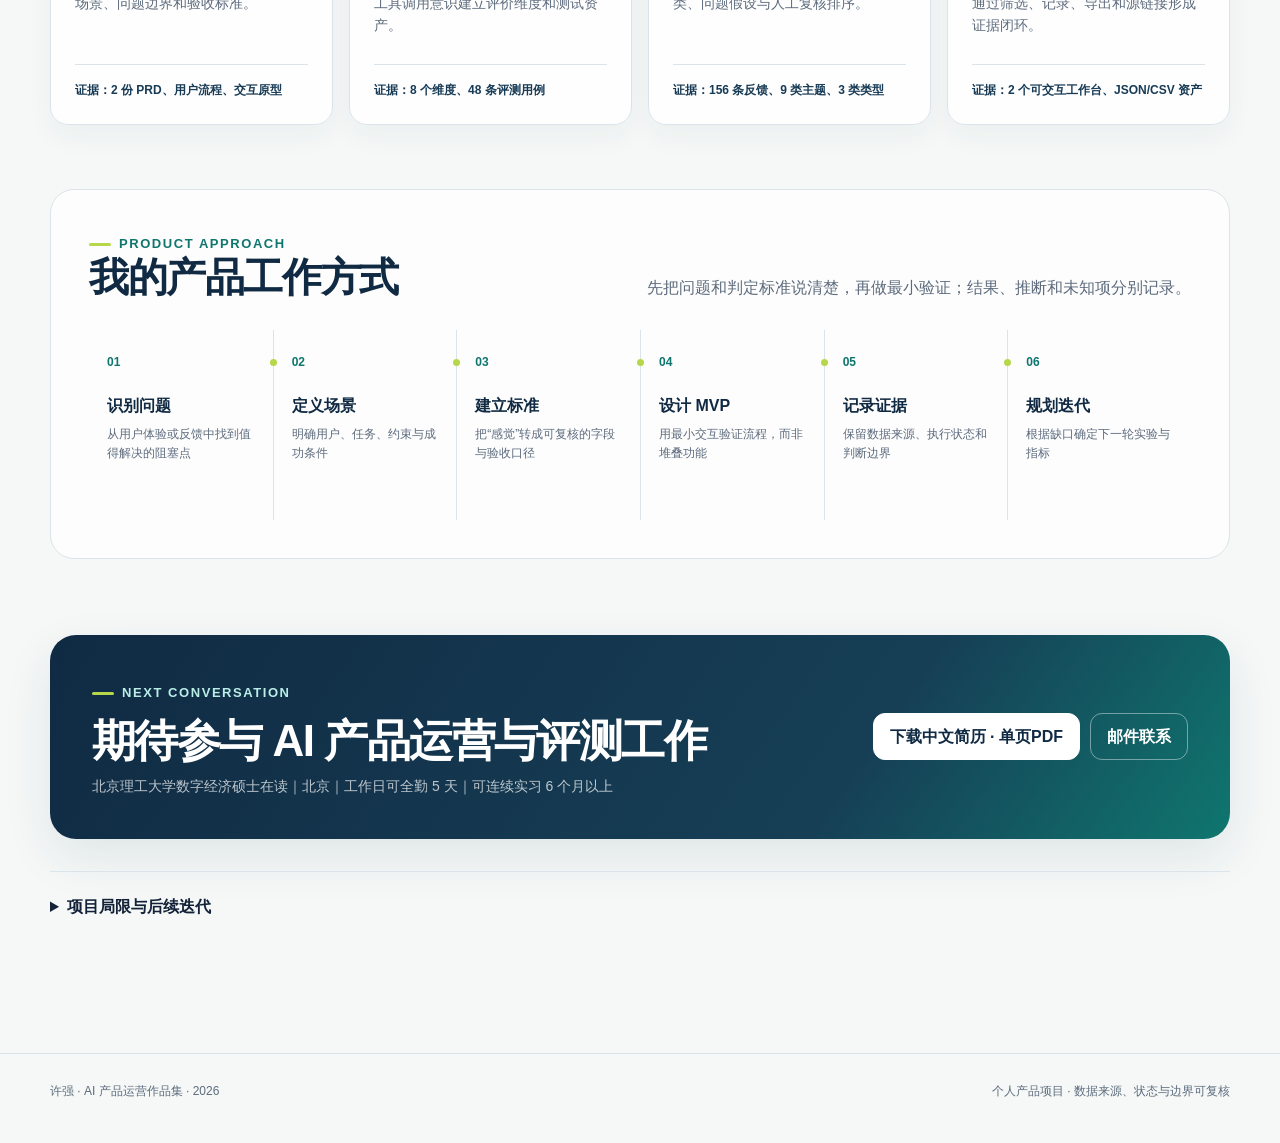
==== commit a5f04a8d: "更新教育背景与基础运营实践展示" ====
--- a/index.html
+++ b/index.html
@@ -1,180 +1,177 @@
-<!doctype html>
-<html lang="zh-CN">
-<head>
-  <meta charset="utf-8">
-  <meta name="viewport" content="width=device-width,initial-scale=1">
-  <meta name="description" content="许强的 AI 产品运营作品集：以 LLM Lens 与 Signal Desk 两个可验证的个人产品项目，呈现大模型评测、Agent、用户反馈洞察、PRD 与快速原型能力。">
-  <link rel="canonical" href="https://steve-ron.github.io/ai-product-ops-portfolio/">
-  <meta property="og:type" content="website">
-  <meta property="og:url" content="https://steve-ron.github.io/ai-product-ops-portfolio/">
-  <meta property="og:title" content="许强｜AI 产品运营作品集">
-  <meta property="og:description" content="大模型 · Agent · AI评测 · 用户反馈分析｜两个可验证的个人产品项目">
-  <meta property="og:image" content="https://steve-ron.github.io/ai-product-ops-portfolio/og.png">
-  <meta name="twitter:card" content="summary_large_image">
-  <meta name="twitter:title" content="许强｜AI 产品运营作品集">
-  <meta name="twitter:description" content="大模型 · Agent · AI评测 · 用户反馈分析｜两个可验证的个人产品项目">
-  <meta name="twitter:image" content="https://steve-ron.github.io/ai-product-ops-portfolio/og.png">
-  <title>许强｜AI 产品运营作品集</title>
-  <link rel="stylesheet" href="style.css?v=20260920">
-</head>
-<body data-page="home">
-  <div class="shell">
-    <header class="topbar">
-      <div class="topbar-inner">
-        <a class="brand" href="index.html" aria-label="许强 AI 产品运营作品集首页"><span class="brand-mark">XQ</span><span>AI Product Operations Portfolio</span></a>
-        <nav class="nav" aria-label="主导航">
-          <a href="index.html" data-page="home">作品集</a>
-          <a href="llm-eval.html" data-page="eval">LLM Lens</a>
-          <a href="feedback-insight.html" data-page="feedback">Signal Desk</a>
-          <a class="nav-cta" href="downloads/许强-北京理工大学-AI产品运营实习生.pdf">下载简历</a>
-        </nav>
-      </div>
-    </header>
-
-    <main class="page">
-      <section class="hero hero-home">
-        <div class="hero-copy">
-          <span class="eyebrow">大模型 · Agent · AI评测 · 用户反馈分析</span>
-          <p class="hero-name">许强</p>
-          <h1>AI 产品运营实习生</h1>
-          <p class="hero-lede">把模型输出与用户反馈，整理成可追溯的数据、问题清单与迭代依据。</p>
-          <div class="hero-tags" aria-label="核心方向"><span>AI评测</span><span>用户反馈分析</span><span>Bad-case归因</span><span>迭代复盘</span></div>
-          <div class="hero-actions">
-            <a class="button" href="#projects">查看核心项目 <span aria-hidden="true">↓</span></a>
-            <a class="button secondary" href="downloads/许强-北京理工大学-AI产品运营实习生.pdf">下载中文简历 · 单页PDF</a>
-            <a class="text-link" href="downloads/许强-北京理工大学-AI产品运营实习生.docx">下载可编辑版 ↗</a>
-          </div>
-        </div>
-        <aside class="hero-card profile-card" aria-label="联系与到岗信息">
-          <span class="status-pill"><span aria-hidden="true"></span>求职信息</span>
-          <strong>北京理工大学数字经济硕士在读</strong>
-          <p>人工智能与经济决策方向 · 全日制<br>2026.09 - 2028.06</p>
-          <div class="contact-list">
-            <div class="contact-item"><span>地点</span><b>北京</b></div>
-            <div class="contact-item"><span>出勤</span><b>工作日可全勤 5 天</b></div>
-            <div class="contact-item"><span>周期</span><b>可连续实习 6 个月以上</b></div>
-            <div class="contact-item"><span>邮箱</span><a href="mailto:3420260662@bit.edu.cn">3420260662@bit.edu.cn</a></div>
-            <div class="contact-item"><span>电话</span><a href="tel:18911485058">18911485058</a></div>
-          </div>
-        </aside>
-      </section>
-
-
-      <section class="section" id="education" aria-labelledby="education-heading">
-        <div class="section-head"><div><span class="eyebrow">教育背景</span><h2 id="education-heading">数字经济与人工智能应用</h2></div><p>学习背景与到岗安排</p></div>
-        <div class="project-grid">
-          <article class="project-card education-card"><span class="badge teal">全日制硕士 · 在读</span><h3>北京理工大学</h3><p class="project-subtitle">数字经济 · 人工智能与经济决策方向</p><p>2026.09 - 2028.06</p></article>
-          <article class="project-card education-card"><span class="badge">全日制本科</span><h3>成都文理学院</h3><p class="project-subtitle">数字经济</p><p>2021.09 - 2025.06</p></article>
-        </div>
-      </section>
-      <section class="section" id="experience" aria-labelledby="internship-heading">
-        <div class="section-head">
-          <div><span class="eyebrow">Internship experience</span><h2 id="internship-heading">实习经历</h2></div>
-          <p>2026.05 - 2026.08</p>
-        </div>
-        <article class="project-card">
-          <div class="project-topline"><span class="project-index">北京·海淀·中关村</span><span class="badge teal">AI 产品运营实习生</span></div>
-          <h3>星智云科</h3>
-          <p class="project-subtitle">企业内部知识库问答助手</p>
-          <div class="project-summary">
-            <div><span>反馈整理</span><p>协助整理知识库问答助手的试用反馈，记录问题描述、出现条件及处理状态，按现有分类维护反馈台账，为产品同事复核问题提供依据。</p></div>
-            <div><span>内容维护</span><p>协助更新知识库与 FAQ，整理常见问题及回答说明，核对内容表述，并结合试用中发现的问题补充相关条目。</p></div>
-            <div><span>测试与跟进</span><p>按既定用例测试 AI 回答及基础功能，记录输入输出、复现步骤和异常现象；整理问题清单，跟进修复并协助复测。</p></div>
-            <div><span>运营支持</span><p>协助整理基础运营数据、周报与需求文档，汇总反馈分类和问题处理进展，维护测试记录及阶段资料，支持团队沟通和后续迭代。</p></div>
-          </div>
-          <div class="project-chips"><span class="chip teal">反馈台账</span><span class="chip">知识库 / FAQ</span><span class="chip">问题清单与测试记录</span><span class="chip">周报与需求文档支持</span></div>
-        </article>
-      </section>
-
-      <section class="metric-grid metric-grid-six" aria-label="可验证成果">
-        <article class="metric"><span class="metric-value">2</span><span class="metric-label">可交互 AI 产品 MVP</span></article>
-        <article class="metric"><span class="metric-value">2</span><span class="metric-label">完整产品需求文档</span></article>
-        <article class="metric"><span class="metric-value">48</span><span class="metric-label">结构化评测用例</span></article>
-        <article class="metric"><span class="metric-value">120</span><span class="metric-label">双语人类偏好记录</span></article>
-        <article class="metric"><span class="metric-value">156</span><span class="metric-label">公开用户反馈记录</span></article>
-        <article class="metric"><span class="metric-value">8</span><span class="metric-label">大模型评测维度</span></article>
-      </section>
-
-
-
-      <section class="section" id="projects">
-        <div class="section-head">
-          <div><span class="eyebrow">Selected work</span><h2>两个项目，覆盖 AI 产品从评测到反馈的关键闭环</h2></div>
-          <p>从原始输入到工作台、可下载数据与迭代记录，展示具体行动和交付产出。</p>
-        </div>
-        <div class="project-grid project-grid-featured">
-          <article class="project-card project-card-featured">
-            <div class="project-topline"><span class="project-index">PROJECT 01</span><span class="badge teal">个人产品项目</span></div>
-            <h3>LLM Lens</h3>
-            <p class="project-subtitle">面向大模型应用选型与回归测试的轻量评测工作台</p>
-            <div class="project-summary">
-              <div><span>产品问题</span><p>“体验更好”难以复核，模型版本迭代缺少统一测试口径与 Bad Case 记录。</p></div>
-              <div><span>我的贡献</span><p>定义 8 个维度、48 条用例与评测流程；设计对比、归因、记录和导出 MVP。</p></div>
-              <div><span>最新结果</span><p>借助AI评审6条历史回复，识别4条候选Bad Case；交付评分CSV、问题依据与改进建议。</p></div>
-            </div>
-            <div class="project-chips"><span class="chip teal">48 条评测用例</span><span class="chip">120 条偏好样本</span><span class="chip">Bad Case</span><span class="chip">PRD + MVP</span></div>
-            <div class="project-footer"><div><span class="muted small">核心能力</span><strong>评测体系 · 产品判断 · 验证闭环</strong></div><a class="button small" href="llm-eval.html">查看完整案例 →</a></div>
-          </article>
-
-          <article class="project-card project-card-featured alt">
-            <div class="project-topline"><span class="project-index">PROJECT 02</span><span class="badge amber">个人产品项目</span></div>
-            <h3>Signal Desk</h3>
-            <p class="project-subtitle">面向 AI 产品团队的用户反馈聚类与需求初筛工作台</p>
-            <div class="project-summary">
-              <div><span>产品问题</span><p>公开 Issue 分散、结构不一，难以快速形成可回溯的产品问题地图。</p></div>
-              <div><span>我的贡献</span><p>整理 156 条反馈，建立 9 类主题、3 类类型与可解释的 Triage 初筛流程。</p></div>
-              <div><span>最新结果</span><p>规则统计定位API连接45条、界面流程22条、RAG 21条；支持按筛选导出CSV与运营周报清单。</p></div>
-            </div>
-            <div class="project-chips"><span class="chip amber">156 条公开反馈</span><span class="chip">9 类主题</span><span class="chip">源链接回溯</span><span class="chip">PRD + MVP</span></div>
-            <div class="project-footer"><div><span class="muted small">核心能力</span><strong>用户洞察 · 需求初筛 · 数据闭环</strong></div><a class="button small" href="feedback-insight.html">查看完整案例 →</a></div>
-          </article>
-        </div>
-      </section>
-
-      <section class="section">
-        <div class="section-head">
-          <div><span class="eyebrow">Role fit</span><h2>岗位能力与项目证据</h2></div>
-          <p>把评测设计、用户反馈分析和数据整理，对应到可查看的实际交付物。</p>
-        </div>
-        <div class="capability-grid">
-          <article class="capability-card"><span class="capability-num">01</span><h3>产品定义</h3><p>从模糊体验或分散反馈中定义用户、场景、问题边界和验收标准。</p><strong>证据：2 份 PRD、用户流程、交互原型</strong></article>
-          <article class="capability-card"><span class="capability-num">02</span><h3>AI 产品理解</h3><p>围绕 LLM、Agent、Prompt、RAG 与工具调用意识建立评价维度和测试资产。</p><strong>证据：8 个维度、48 条评测用例</strong></article>
-          <article class="capability-card"><span class="capability-num">03</span><h3>用户洞察</h3><p>对公开反馈进行隐私最小化、主题聚类、问题假设与人工复核排序。</p><strong>证据：156 条反馈、9 类主题、3 类类型</strong></article>
-          <article class="capability-card"><span class="capability-num">04</span><h3>快速验证</h3><p>将 PRD 快速转化为可交互 MVP，并通过筛选、记录、导出和源链接形成证据闭环。</p><strong>证据：2 个可交互工作台、JSON/CSV 资产</strong></article>
-        </div>
-      </section>
-
-      <section class="section approach-section">
-        <div class="section-head">
-          <div><span class="eyebrow">Product approach</span><h2>我的产品工作方式</h2></div>
-          <p>先把问题和判定标准说清楚，再做最小验证；结果、推断和未知项分别记录。</p>
-        </div>
-        <ol class="process-flow">
-          <li><span>01</span><strong>识别问题</strong><p>从用户体验或反馈中找到值得解决的阻塞点</p></li>
-          <li><span>02</span><strong>定义场景</strong><p>明确用户、任务、约束与成功条件</p></li>
-          <li><span>03</span><strong>建立标准</strong><p>把“感觉”转成可复核的字段与验收口径</p></li>
-          <li><span>04</span><strong>设计 MVP</strong><p>用最小交互验证流程，而非堆叠功能</p></li>
-          <li><span>05</span><strong>记录证据</strong><p>保留数据来源、执行状态和判断边界</p></li>
-          <li><span>06</span><strong>规划迭代</strong><p>根据缺口确定下一轮实验与指标</p></li>
-        </ol>
-      </section>
-
-      <section class="contact-cta">
-        <div>
-          <span class="eyebrow eyebrow-light">Next conversation</span>
-          <h2>期待参与 AI 产品运营与评测工作</h2>
-          <p>北京理工大学数字经济硕士在读｜北京｜工作日可全勤 5 天｜可连续实习 6 个月以上</p>
-        </div>
-        <div class="contact-actions">
-          <a class="button button-light" href="downloads/许强-北京理工大学-AI产品运营实习生.pdf">下载中文简历 · 单页PDF</a>
-          <a class="button button-outline-light" href="mailto:3420260662@bit.edu.cn">邮件联系</a>
-        </div>
-      </section>
-      <details class="limitations"><summary>项目局限与后续迭代</summary><p>两项均为个人产品项目；负责问题定义、PRD、交互原型、数据整理与验证设计，使用AI辅助实现。公开反馈为2026年8月14日快照，分类为规则初筛。本轮已运行离线数据处理；国内模型API实跑和双人标注将在配置接口及安排真实标注者后开展。</p></details>
-    </main>
-
-    <footer class="footer"><div class="footer-inner"><span>许强 · AI 产品运营作品集 · 2026</span><span>个人产品项目 · 数据来源、状态与边界可复核</span></div></footer>
-  </div>
-  <script src="workflow-core.js?v=20260920"></script><script src="common.js?v=20260920"></script>
-</body>
-</html>
+<!doctype html>
+<html lang="zh-CN">
+<head>
+  <meta charset="utf-8">
+  <meta name="viewport" content="width=device-width,initial-scale=1">
+  <meta name="description" content="许强的 AI 产品运营作品集：以 LLM Lens 与 Signal Desk 两个可验证的个人产品项目，呈现大模型评测、Agent、用户反馈洞察、PRD 与快速原型能力。">
+  <link rel="canonical" href="https://steve-ron.github.io/ai-product-ops-portfolio/">
+  <meta property="og:type" content="website">
+  <meta property="og:url" content="https://steve-ron.github.io/ai-product-ops-portfolio/">
+  <meta property="og:title" content="许强｜AI 产品运营作品集">
+  <meta property="og:description" content="大模型 · Agent · AI评测 · 用户反馈分析｜两个可验证的个人产品项目">
+  <meta property="og:image" content="https://steve-ron.github.io/ai-product-ops-portfolio/og.png">
+  <meta name="twitter:card" content="summary_large_image">
+  <meta name="twitter:title" content="许强｜AI 产品运营作品集">
+  <meta name="twitter:description" content="大模型 · Agent · AI评测 · 用户反馈分析｜两个可验证的个人产品项目">
+  <meta name="twitter:image" content="https://steve-ron.github.io/ai-product-ops-portfolio/og.png">
+  <title>许强｜AI 产品运营作品集</title>
+  <link rel="stylesheet" href="style.css?v=20260920">
+</head>
+<body data-page="home">
+  <div class="shell">
+    <header class="topbar">
+      <div class="topbar-inner">
+        <a class="brand" href="index.html" aria-label="许强 AI 产品运营作品集首页"><span class="brand-mark">XQ</span><span>AI Product Operations Portfolio</span></a>
+        <nav class="nav" aria-label="主导航">
+          <a href="index.html" data-page="home">作品集</a>
+          <a href="llm-eval.html" data-page="eval">LLM Lens</a>
+          <a href="feedback-insight.html" data-page="feedback">Signal Desk</a>
+          <a class="nav-cta" href="downloads/许强-北京理工大学-AI产品运营实习生.pdf">下载简历</a>
+        </nav>
+      </div>
+    </header>
+
+    <main class="page">
+      <section class="hero hero-home">
+        <div class="hero-copy">
+          <span class="eyebrow">大模型 · Agent · AI评测 · 用户反馈分析</span>
+          <p class="hero-name">许强</p>
+          <h1>AI 产品运营实习生</h1>
+          <p class="hero-lede">把模型输出与用户反馈，整理成可追溯的数据、问题清单与迭代依据。</p>
+          <div class="hero-tags" aria-label="核心方向"><span>AI评测</span><span>用户反馈分析</span><span>Bad-case归因</span><span>迭代复盘</span></div>
+          <div class="hero-actions">
+            <a class="button" href="#projects">查看核心项目 <span aria-hidden="true">↓</span></a>
+            <a class="button secondary" href="downloads/许强-北京理工大学-AI产品运营实习生.pdf">下载中文简历 · 单页PDF</a>
+            <a class="text-link" href="downloads/许强-北京理工大学-AI产品运营实习生.docx">下载可编辑版 ↗</a>
+          </div>
+        </div>
+        <aside class="hero-card profile-card" aria-label="联系与到岗信息">
+          <span class="status-pill"><span aria-hidden="true"></span>求职信息</span>
+          <strong>北京理工大学数字经济硕士在读</strong>
+          <p>人工智能与经济决策方向 · 非全日制 · 周末授课<br>2026.09 - 2028.06</p>
+          <div class="contact-list">
+            <div class="contact-item"><span>地点</span><b>北京</b></div>
+            <div class="contact-item"><span>出勤</span><b>工作日可全勤 5 天</b></div>
+            <div class="contact-item"><span>周期</span><b>可连续实习 6 个月以上</b></div>
+            <div class="contact-item"><span>邮箱</span><a href="mailto:3420260662@bit.edu.cn">3420260662@bit.edu.cn</a></div>
+            <div class="contact-item"><span>电话</span><a href="tel:18911485058">18911485058</a></div>
+          </div>
+        </aside>
+      </section>
+
+
+      <section class="section" id="education" aria-labelledby="education-heading">
+        <div class="section-head"><div><span class="eyebrow">教育背景</span><h2 id="education-heading">教育背景与学习方向</h2></div><p>学习背景与到岗安排</p></div>
+        <div class="project-grid">
+          <article class="project-card education-card"><span class="badge teal">非全日制硕士 · 在读</span><h3>北京理工大学</h3><p class="project-subtitle">数字经济 · 人工智能与经济决策方向 · 周末授课</p><p>2026.09 - 2028.06</p></article>
+          <article class="project-card education-card"><span class="badge">全日制本科</span><h3>成都文理学院</h3><p class="project-subtitle">书法学</p><p>2021.09 - 2025.06</p></article>
+        </div>
+      </section>
+      <section class="section" id="experience" aria-labelledby="practice-heading">
+        <div class="section-head"><div><span class="eyebrow">项目运营实践</span><h2 id="practice-heading">资料有记录，问题可追溯，产出可查看</h2></div><p>2026.08 - 2026.09</p></div>
+        <article class="project-card">
+          <div class="project-topline"><span class="project-index">自主项目实践</span><span class="badge teal">AI产品运营方向</span></div>
+          <h3>围绕LLM Lens与Signal Desk的基础运营工作</h3>
+          <p class="project-subtitle">公开资料整理、问题登记与项目文档维护</p>
+          <div class="project-summary">
+            <div><span>资料整理</span><p>整理公开反馈与模型回复，按编号保存来源、内容和分类，维护可检索、可导出的台账，方便后续查找与复核。</p></div>
+            <div><span>问题记录</span><p>借助AI记录历史回复中的语言、推理与歧义问题，保留原文、问题说明和修改建议，形成可逐条查看的问题清单。</p></div>
+            <div><span>文档维护</span><p>整理项目说明、评测用例与结果文件，统一网页和下载资料中的信息，形成可展示、可复盘的项目材料。</p></div>
+            <div><span>岗位优势</span><p>工作日可全勤5天、连续实习6个月以上；以资料整理、反馈登记、基础检查和文档维护为切入点，参与AI产品运营工作。</p></div>
+          </div>
+          <div class="project-chips"><span class="chip teal">反馈台账</span><span class="chip">资料整理</span><span class="chip">问题记录</span><span class="chip">文档维护</span></div>
+        </article>
+      </section>
+
+      <section class="metric-grid metric-grid-six" aria-label="可验证成果">
+        <article class="metric"><span class="metric-value">2</span><span class="metric-label">可交互 AI 产品 MVP</span></article>
+        <article class="metric"><span class="metric-value">2</span><span class="metric-label">完整产品需求文档</span></article>
+        <article class="metric"><span class="metric-value">48</span><span class="metric-label">结构化评测用例</span></article>
+        <article class="metric"><span class="metric-value">120</span><span class="metric-label">双语人类偏好记录</span></article>
+        <article class="metric"><span class="metric-value">156</span><span class="metric-label">公开用户反馈记录</span></article>
+        <article class="metric"><span class="metric-value">8</span><span class="metric-label">大模型评测维度</span></article>
+      </section>
+
+
+
+      <section class="section" id="projects">
+        <div class="section-head">
+          <div><span class="eyebrow">Selected work</span><h2>两个项目，覆盖 AI 产品从评测到反馈的关键闭环</h2></div>
+          <p>从原始输入到工作台、可下载数据与迭代记录，展示具体行动和交付产出。</p>
+        </div>
+        <div class="project-grid project-grid-featured">
+          <article class="project-card project-card-featured">
+            <div class="project-topline"><span class="project-index">PROJECT 01</span><span class="badge teal">个人产品项目</span></div>
+            <h3>LLM Lens</h3>
+            <p class="project-subtitle">面向大模型应用选型与回归测试的轻量评测工作台</p>
+            <div class="project-summary">
+              <div><span>产品问题</span><p>“体验更好”难以复核，模型版本迭代缺少统一测试口径与 Bad Case 记录。</p></div>
+              <div><span>我的贡献</span><p>定义 8 个维度、48 条用例与评测流程；设计对比、归因、记录和导出 MVP。</p></div>
+              <div><span>最新结果</span><p>借助AI评审6条历史回复，识别4条候选Bad Case；交付评分CSV、问题依据与改进建议。</p></div>
+            </div>
+            <div class="project-chips"><span class="chip teal">48 条评测用例</span><span class="chip">120 条偏好样本</span><span class="chip">Bad Case</span><span class="chip">PRD + MVP</span></div>
+            <div class="project-footer"><div><span class="muted small">核心能力</span><strong>评测体系 · 产品判断 · 验证闭环</strong></div><a class="button small" href="llm-eval.html">查看完整案例 →</a></div>
+          </article>
+
+          <article class="project-card project-card-featured alt">
+            <div class="project-topline"><span class="project-index">PROJECT 02</span><span class="badge amber">个人产品项目</span></div>
+            <h3>Signal Desk</h3>
+            <p class="project-subtitle">面向 AI 产品团队的用户反馈聚类与需求初筛工作台</p>
+            <div class="project-summary">
+              <div><span>产品问题</span><p>公开 Issue 分散、结构不一，难以快速形成可回溯的产品问题地图。</p></div>
+              <div><span>我的贡献</span><p>整理 156 条反馈，建立 9 类主题、3 类类型与可解释的 Triage 初筛流程。</p></div>
+              <div><span>最新结果</span><p>规则统计定位API连接45条、界面流程22条、RAG 21条；支持按筛选导出CSV与运营周报清单。</p></div>
+            </div>
+            <div class="project-chips"><span class="chip amber">156 条公开反馈</span><span class="chip">9 类主题</span><span class="chip">源链接回溯</span><span class="chip">PRD + MVP</span></div>
+            <div class="project-footer"><div><span class="muted small">核心能力</span><strong>用户洞察 · 需求初筛 · 数据闭环</strong></div><a class="button small" href="feedback-insight.html">查看完整案例 →</a></div>
+          </article>
+        </div>
+      </section>
+
+      <section class="section">
+        <div class="section-head">
+          <div><span class="eyebrow">Role fit</span><h2>岗位能力与项目证据</h2></div>
+          <p>把评测设计、用户反馈分析和数据整理，对应到可查看的实际交付物。</p>
+        </div>
+        <div class="capability-grid">
+          <article class="capability-card"><span class="capability-num">01</span><h3>产品定义</h3><p>从模糊体验或分散反馈中定义用户、场景、问题边界和验收标准。</p><strong>证据：2 份 PRD、用户流程、交互原型</strong></article>
+          <article class="capability-card"><span class="capability-num">02</span><h3>AI 产品理解</h3><p>围绕 LLM、Agent、Prompt、RAG 与工具调用意识建立评价维度和测试资产。</p><strong>证据：8 个维度、48 条评测用例</strong></article>
+          <article class="capability-card"><span class="capability-num">03</span><h3>用户洞察</h3><p>对公开反馈进行隐私最小化、主题聚类、问题假设与人工复核排序。</p><strong>证据：156 条反馈、9 类主题、3 类类型</strong></article>
+          <article class="capability-card"><span class="capability-num">04</span><h3>快速验证</h3><p>将 PRD 快速转化为可交互 MVP，并通过筛选、记录、导出和源链接形成证据闭环。</p><strong>证据：2 个可交互工作台、JSON/CSV 资产</strong></article>
+        </div>
+      </section>
+
+      <section class="section approach-section">
+        <div class="section-head">
+          <div><span class="eyebrow">Product approach</span><h2>我的产品工作方式</h2></div>
+          <p>先把问题和判定标准说清楚，再做最小验证；结果、推断和未知项分别记录。</p>
+        </div>
+        <ol class="process-flow">
+          <li><span>01</span><strong>识别问题</strong><p>从用户体验或反馈中找到值得解决的阻塞点</p></li>
+          <li><span>02</span><strong>定义场景</strong><p>明确用户、任务、约束与成功条件</p></li>
+          <li><span>03</span><strong>建立标准</strong><p>把“感觉”转成可复核的字段与验收口径</p></li>
+          <li><span>04</span><strong>设计 MVP</strong><p>用最小交互验证流程，而非堆叠功能</p></li>
+          <li><span>05</span><strong>记录证据</strong><p>保留数据来源、执行状态和判断边界</p></li>
+          <li><span>06</span><strong>规划迭代</strong><p>根据缺口确定下一轮实验与指标</p></li>
+        </ol>
+      </section>
+
+      <section class="contact-cta">
+        <div>
+          <span class="eyebrow eyebrow-light">Next conversation</span>
+          <h2>期待参与 AI 产品运营与评测工作</h2>
+          <p>北京理工大学数字经济硕士在读｜北京｜工作日可全勤 5 天｜可连续实习 6 个月以上</p>
+        </div>
+        <div class="contact-actions">
+          <a class="button button-light" href="downloads/许强-北京理工大学-AI产品运营实习生.pdf">下载中文简历 · 单页PDF</a>
+          <a class="button button-outline-light" href="mailto:3420260662@bit.edu.cn">邮件联系</a>
+        </div>
+      </section>
+      <details class="limitations"><summary>项目局限与后续迭代</summary><p>两项均为个人产品项目；负责问题定义、PRD、交互原型、数据整理与验证设计，使用AI辅助实现。公开反馈为2026年8月14日快照，分类为规则初筛。本轮已运行离线数据处理；国内模型API实跑和双人标注将在配置接口及安排真实标注者后开展。</p></details>
+    </main>
+
+    <footer class="footer"><div class="footer-inner"><span>许强 · AI 产品运营作品集 · 2026</span><span>个人产品项目 · 数据来源、状态与边界可复核</span></div></footer>
+  </div>
+  <script src="workflow-core.js?v=20260920"></script><script src="common.js?v=20260920"></script>
+</body>
+</html>
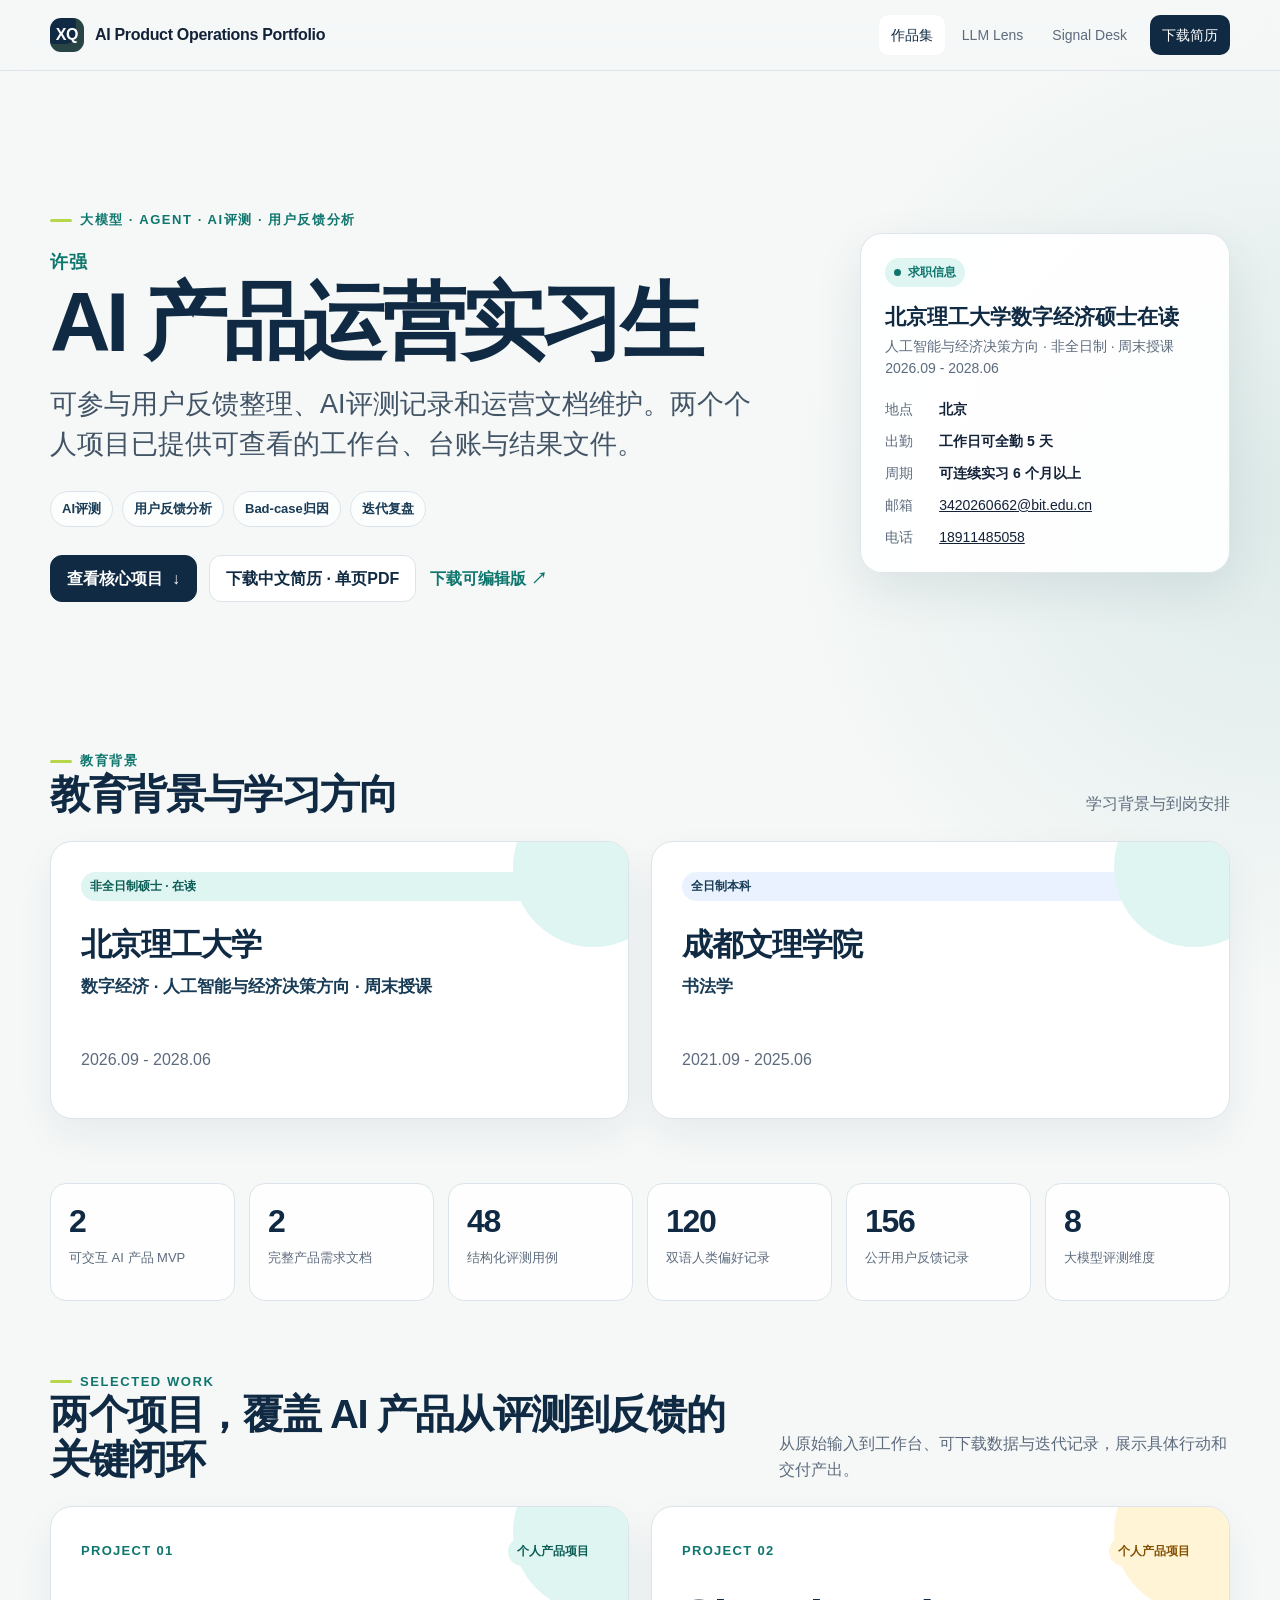
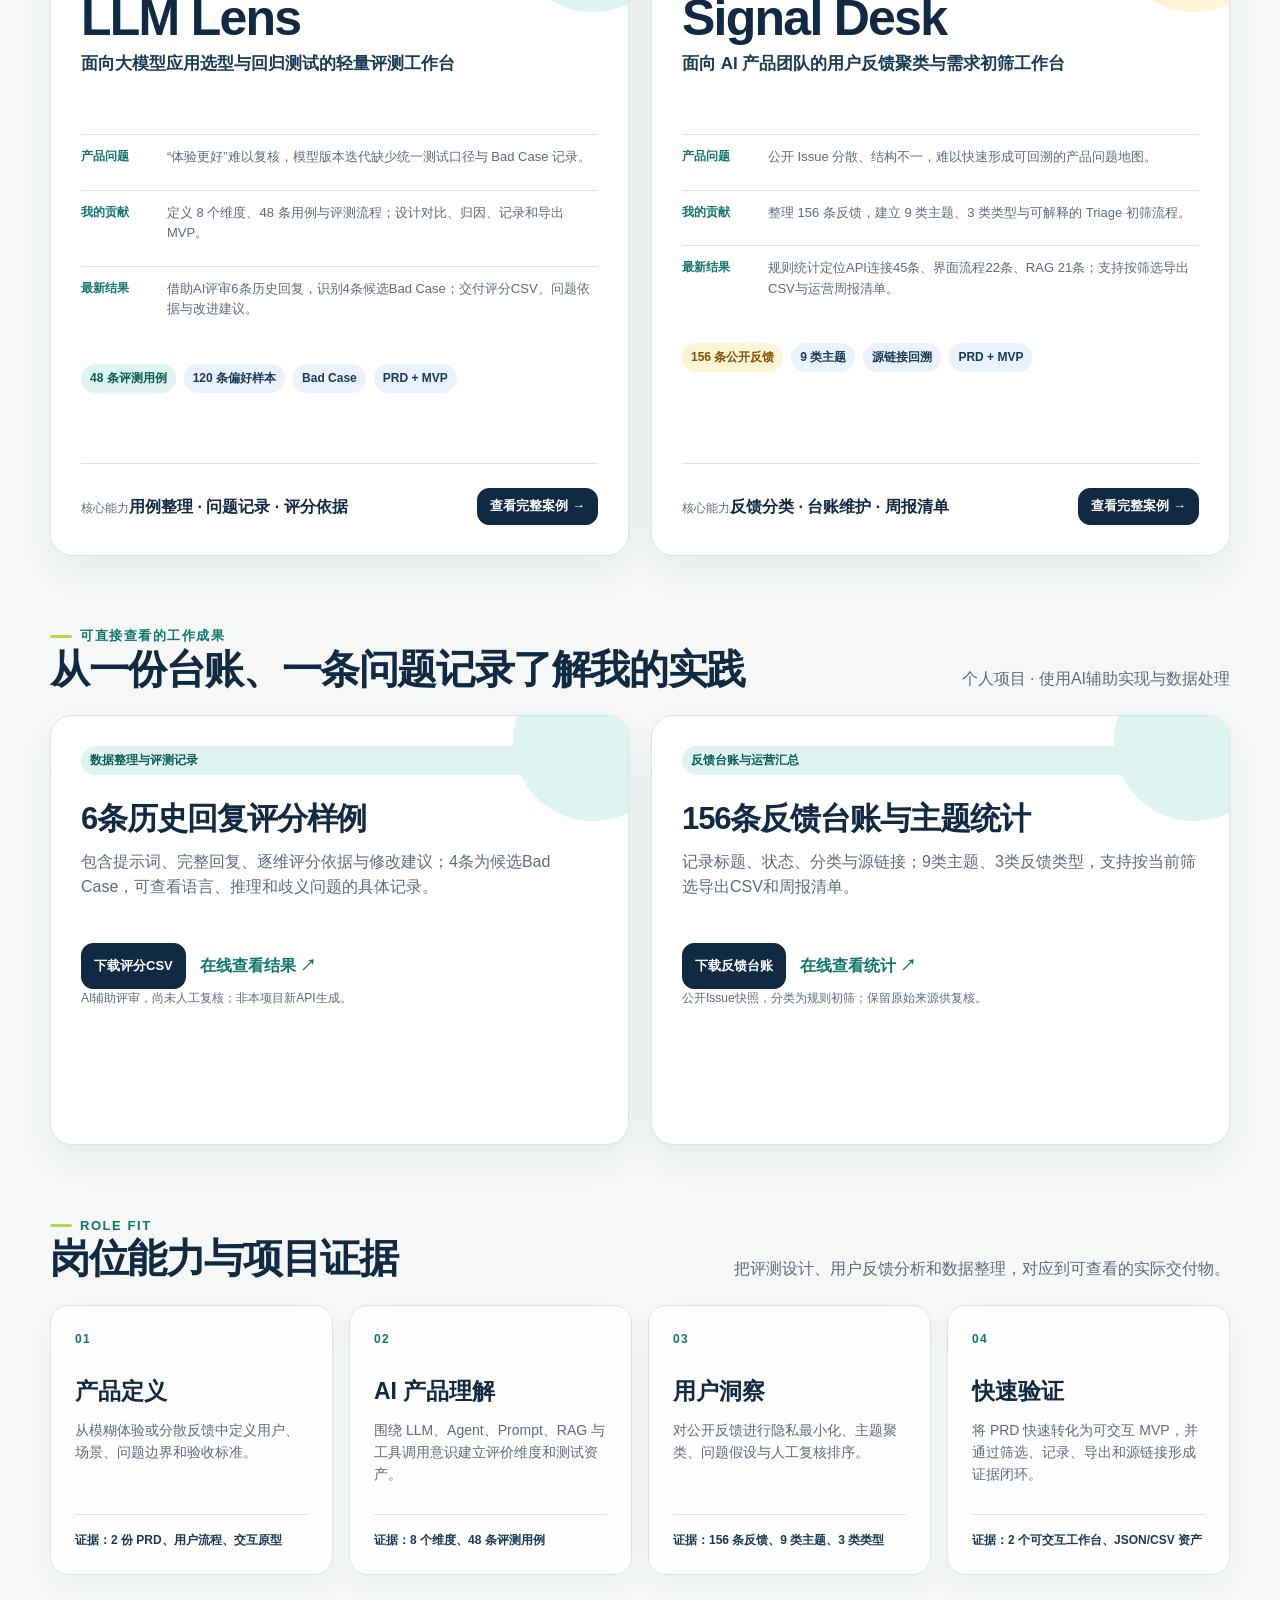
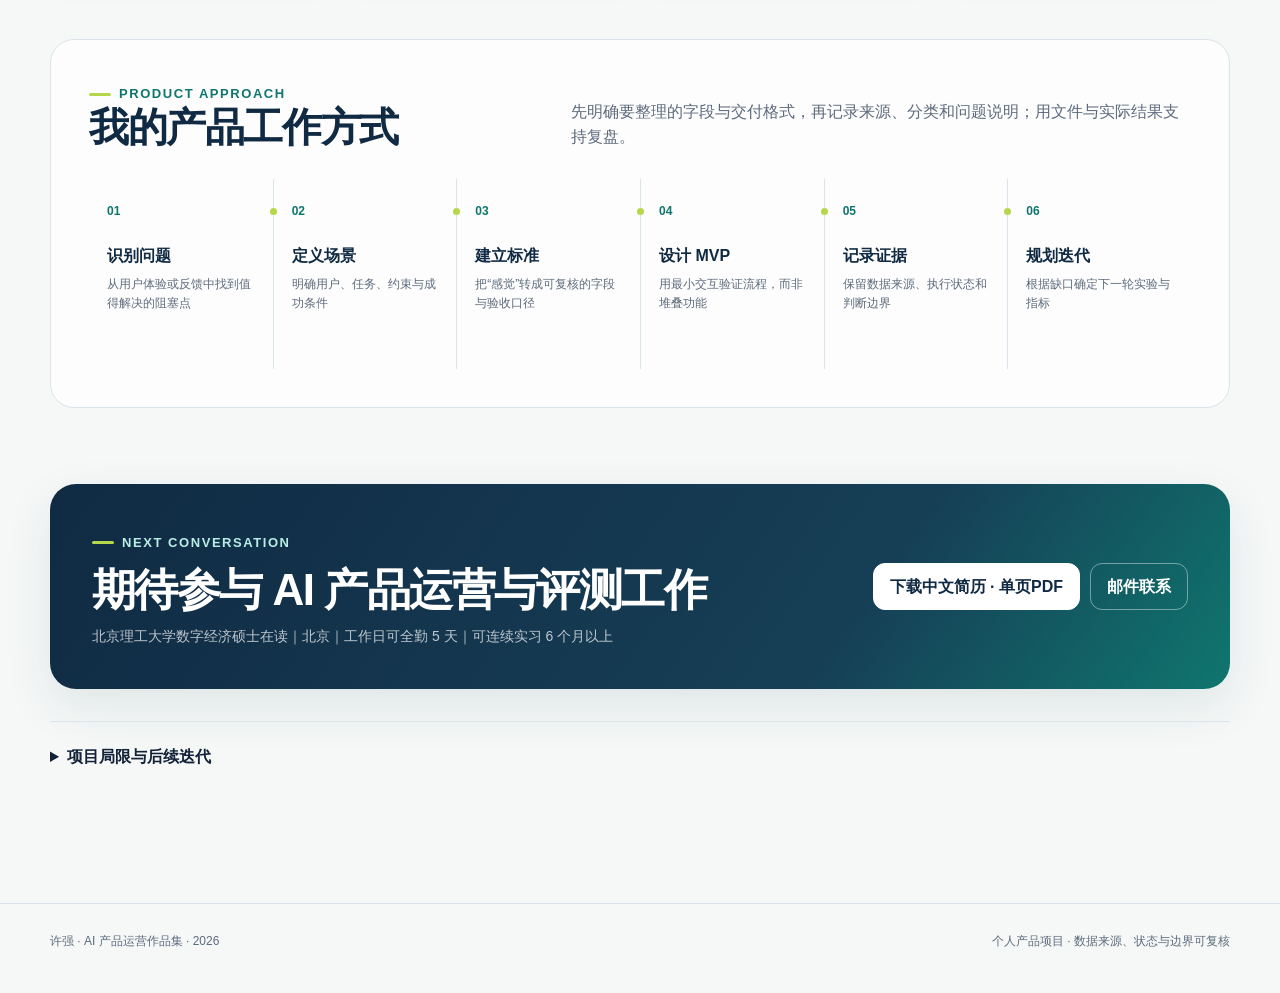
==== commit b8adb628: "精简重复经历并前置可查看的运营成果" ====
--- a/index.html
+++ b/index.html
@@ -9,11 +9,9 @@
   <meta property="og:url" content="https://steve-ron.github.io/ai-product-ops-portfolio/">
   <meta property="og:title" content="许强｜AI 产品运营作品集">
   <meta property="og:description" content="大模型 · Agent · AI评测 · 用户反馈分析｜两个可验证的个人产品项目">
-  <meta property="og:image" content="https://steve-ron.github.io/ai-product-ops-portfolio/og.png">
-  <meta name="twitter:card" content="summary_large_image">
+  <meta name="twitter:card" content="summary">
   <meta name="twitter:title" content="许强｜AI 产品运营作品集">
   <meta name="twitter:description" content="大模型 · Agent · AI评测 · 用户反馈分析｜两个可验证的个人产品项目">
-  <meta name="twitter:image" content="https://steve-ron.github.io/ai-product-ops-portfolio/og.png">
   <title>许强｜AI 产品运营作品集</title>
   <link rel="stylesheet" href="style.css?v=20260920">
 </head>
@@ -37,7 +35,7 @@
           <span class="eyebrow">大模型 · Agent · AI评测 · 用户反馈分析</span>
           <p class="hero-name">许强</p>
           <h1>AI 产品运营实习生</h1>
-          <p class="hero-lede">把模型输出与用户反馈，整理成可追溯的数据、问题清单与迭代依据。</p>
+          <p class="hero-lede">可参与用户反馈整理、AI评测记录和运营文档维护。两个个人项目已提供可查看的工作台、台账与结果文件。</p>
           <div class="hero-tags" aria-label="核心方向"><span>AI评测</span><span>用户反馈分析</span><span>Bad-case归因</span><span>迭代复盘</span></div>
           <div class="hero-actions">
             <a class="button" href="#projects">查看核心项目 <span aria-hidden="true">↓</span></a>
@@ -67,22 +65,6 @@
           <article class="project-card education-card"><span class="badge">全日制本科</span><h3>成都文理学院</h3><p class="project-subtitle">书法学</p><p>2021.09 - 2025.06</p></article>
         </div>
       </section>
-      <section class="section" id="experience" aria-labelledby="practice-heading">
-        <div class="section-head"><div><span class="eyebrow">项目运营实践</span><h2 id="practice-heading">资料有记录，问题可追溯，产出可查看</h2></div><p>2026.08 - 2026.09</p></div>
-        <article class="project-card">
-          <div class="project-topline"><span class="project-index">自主项目实践</span><span class="badge teal">AI产品运营方向</span></div>
-          <h3>围绕LLM Lens与Signal Desk的基础运营工作</h3>
-          <p class="project-subtitle">公开资料整理、问题登记与项目文档维护</p>
-          <div class="project-summary">
-            <div><span>资料整理</span><p>整理公开反馈与模型回复，按编号保存来源、内容和分类，维护可检索、可导出的台账，方便后续查找与复核。</p></div>
-            <div><span>问题记录</span><p>借助AI记录历史回复中的语言、推理与歧义问题，保留原文、问题说明和修改建议，形成可逐条查看的问题清单。</p></div>
-            <div><span>文档维护</span><p>整理项目说明、评测用例与结果文件，统一网页和下载资料中的信息，形成可展示、可复盘的项目材料。</p></div>
-            <div><span>岗位优势</span><p>工作日可全勤5天、连续实习6个月以上；以资料整理、反馈登记、基础检查和文档维护为切入点，参与AI产品运营工作。</p></div>
-          </div>
-          <div class="project-chips"><span class="chip teal">反馈台账</span><span class="chip">资料整理</span><span class="chip">问题记录</span><span class="chip">文档维护</span></div>
-        </article>
-      </section>
-
       <section class="metric-grid metric-grid-six" aria-label="可验证成果">
         <article class="metric"><span class="metric-value">2</span><span class="metric-label">可交互 AI 产品 MVP</span></article>
         <article class="metric"><span class="metric-value">2</span><span class="metric-label">完整产品需求文档</span></article>
@@ -110,7 +92,7 @@
               <div><span>最新结果</span><p>借助AI评审6条历史回复，识别4条候选Bad Case；交付评分CSV、问题依据与改进建议。</p></div>
             </div>
             <div class="project-chips"><span class="chip teal">48 条评测用例</span><span class="chip">120 条偏好样本</span><span class="chip">Bad Case</span><span class="chip">PRD + MVP</span></div>
-            <div class="project-footer"><div><span class="muted small">核心能力</span><strong>评测体系 · 产品判断 · 验证闭环</strong></div><a class="button small" href="llm-eval.html">查看完整案例 →</a></div>
+            <div class="project-footer"><div><span class="muted small">核心能力</span><strong>用例整理 · 问题记录 · 评分依据</strong></div><a class="button small" href="llm-eval.html">查看完整案例 →</a></div>
           </article>
 
           <article class="project-card project-card-featured alt">
@@ -123,8 +105,16 @@
               <div><span>最新结果</span><p>规则统计定位API连接45条、界面流程22条、RAG 21条；支持按筛选导出CSV与运营周报清单。</p></div>
             </div>
             <div class="project-chips"><span class="chip amber">156 条公开反馈</span><span class="chip">9 类主题</span><span class="chip">源链接回溯</span><span class="chip">PRD + MVP</span></div>
-            <div class="project-footer"><div><span class="muted small">核心能力</span><strong>用户洞察 · 需求初筛 · 数据闭环</strong></div><a class="button small" href="feedback-insight.html">查看完整案例 →</a></div>
+            <div class="project-footer"><div><span class="muted small">核心能力</span><strong>反馈分类 · 台账维护 · 周报清单</strong></div><a class="button small" href="feedback-insight.html">查看完整案例 →</a></div>
           </article>
+        </div>
+      </section>
+
+      <section class="section" id="deliverables">
+        <div class="section-head"><div><span class="eyebrow">可直接查看的工作成果</span><h2>从一份台账、一条问题记录了解我的实践</h2></div><p>个人项目 · 使用AI辅助实现与数据处理</p></div>
+        <div class="project-grid">
+          <article class="project-card"><span class="badge teal">数据整理与评测记录</span><h3>6条历史回复评分样例</h3><p>包含提示词、完整回复、逐维评分依据与修改建议；4条为候选Bad Case，可查看语言、推理和歧义问题的具体记录。</p><div class="hero-actions"><a class="button small" href="downloads/runs/llm-assisted-review.csv">下载评分CSV</a><a class="text-link" href="llm-eval.html#results">在线查看结果 ↗</a></div><p class="small muted">AI辅助评审，尚未人工复核；非本项目新API生成。</p></article>
+          <article class="project-card"><span class="badge teal">反馈台账与运营汇总</span><h3>156条反馈台账与主题统计</h3><p>记录标题、状态、分类与源链接；9类主题、3类反馈类型，支持按当前筛选导出CSV和周报清单。</p><div class="hero-actions"><a class="button small" href="downloads/runs/signal-feedback.csv">下载反馈台账</a><a class="text-link" href="feedback-insight.html#results">在线查看统计 ↗</a></div><p class="small muted">公开Issue快照，分类为规则初筛；保留原始来源供复核。</p></article>
         </div>
       </section>
 
@@ -144,7 +134,7 @@
       <section class="section approach-section">
         <div class="section-head">
           <div><span class="eyebrow">Product approach</span><h2>我的产品工作方式</h2></div>
-          <p>先把问题和判定标准说清楚，再做最小验证；结果、推断和未知项分别记录。</p>
+          <p>先明确要整理的字段与交付格式，再记录来源、分类和问题说明；用文件与实际结果支持复盘。</p>
         </div>
         <ol class="process-flow">
           <li><span>01</span><strong>识别问题</strong><p>从用户体验或反馈中找到值得解决的阻塞点</p></li>
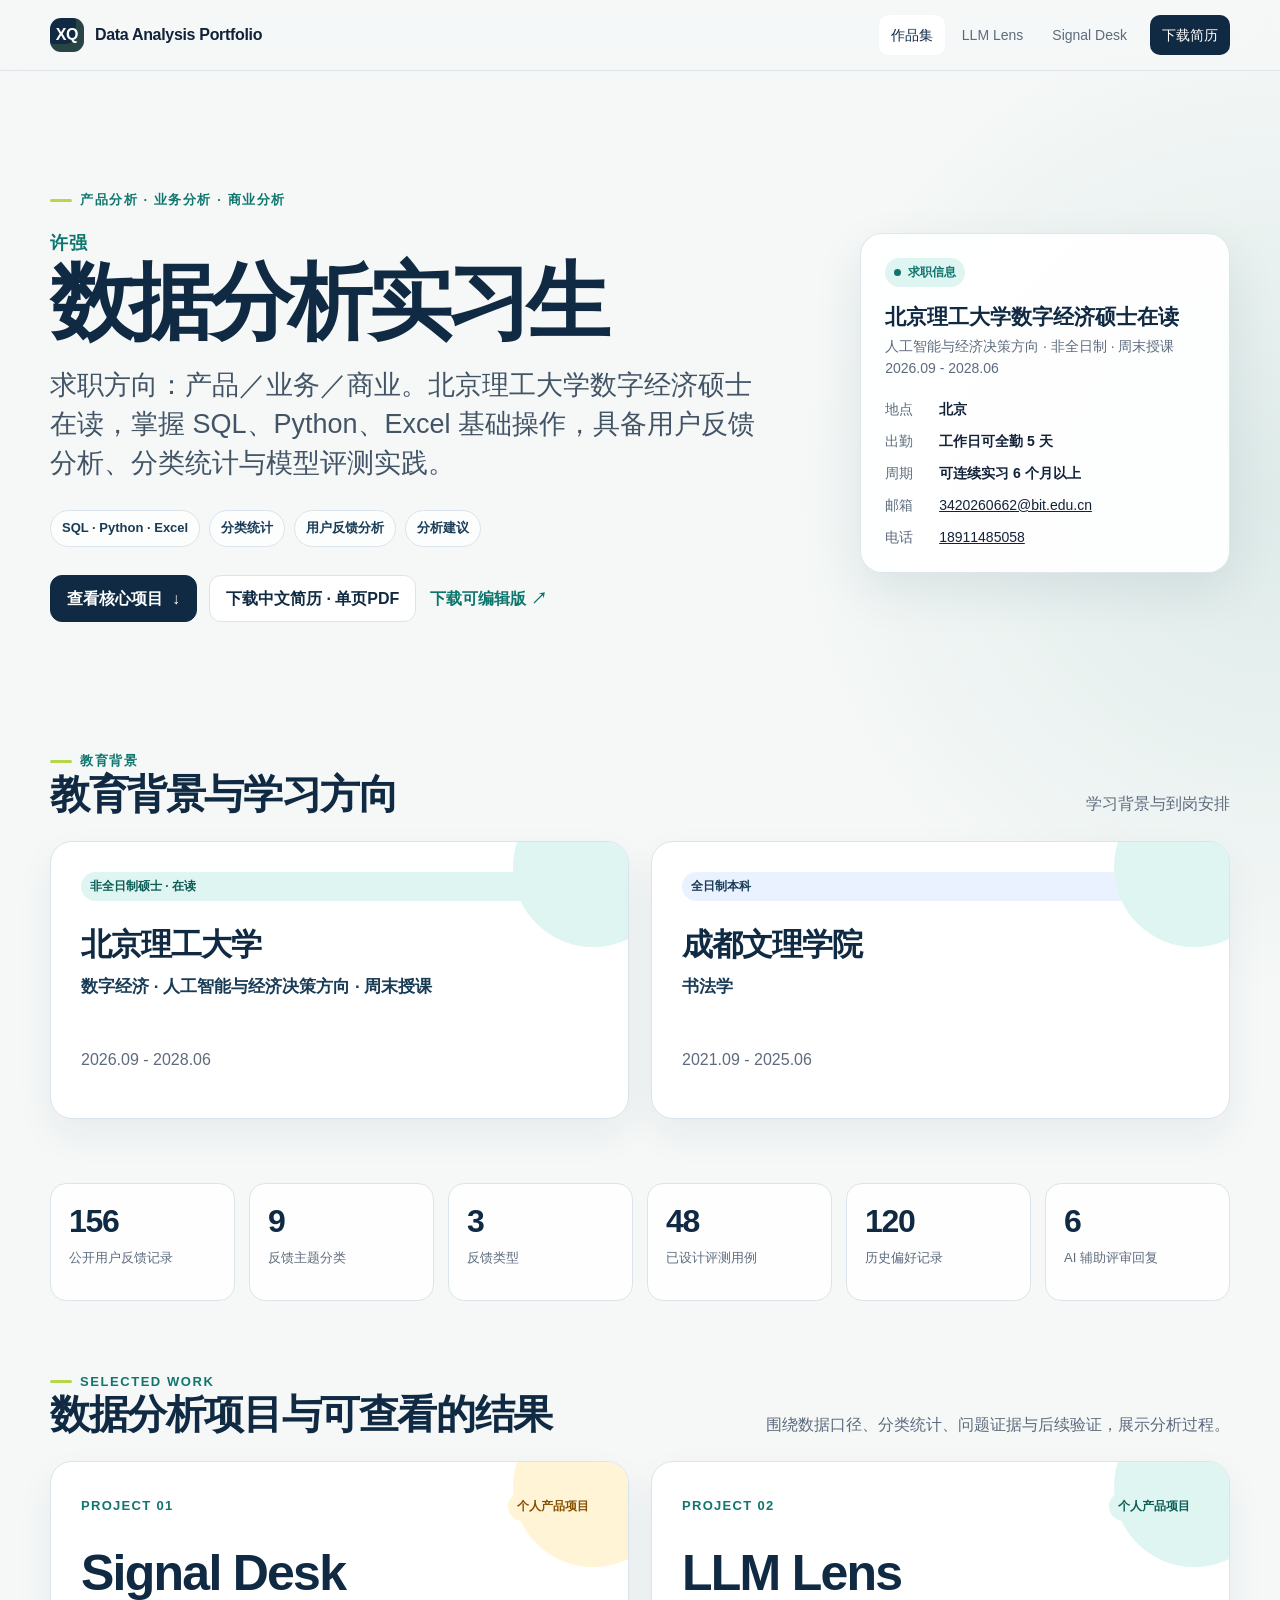
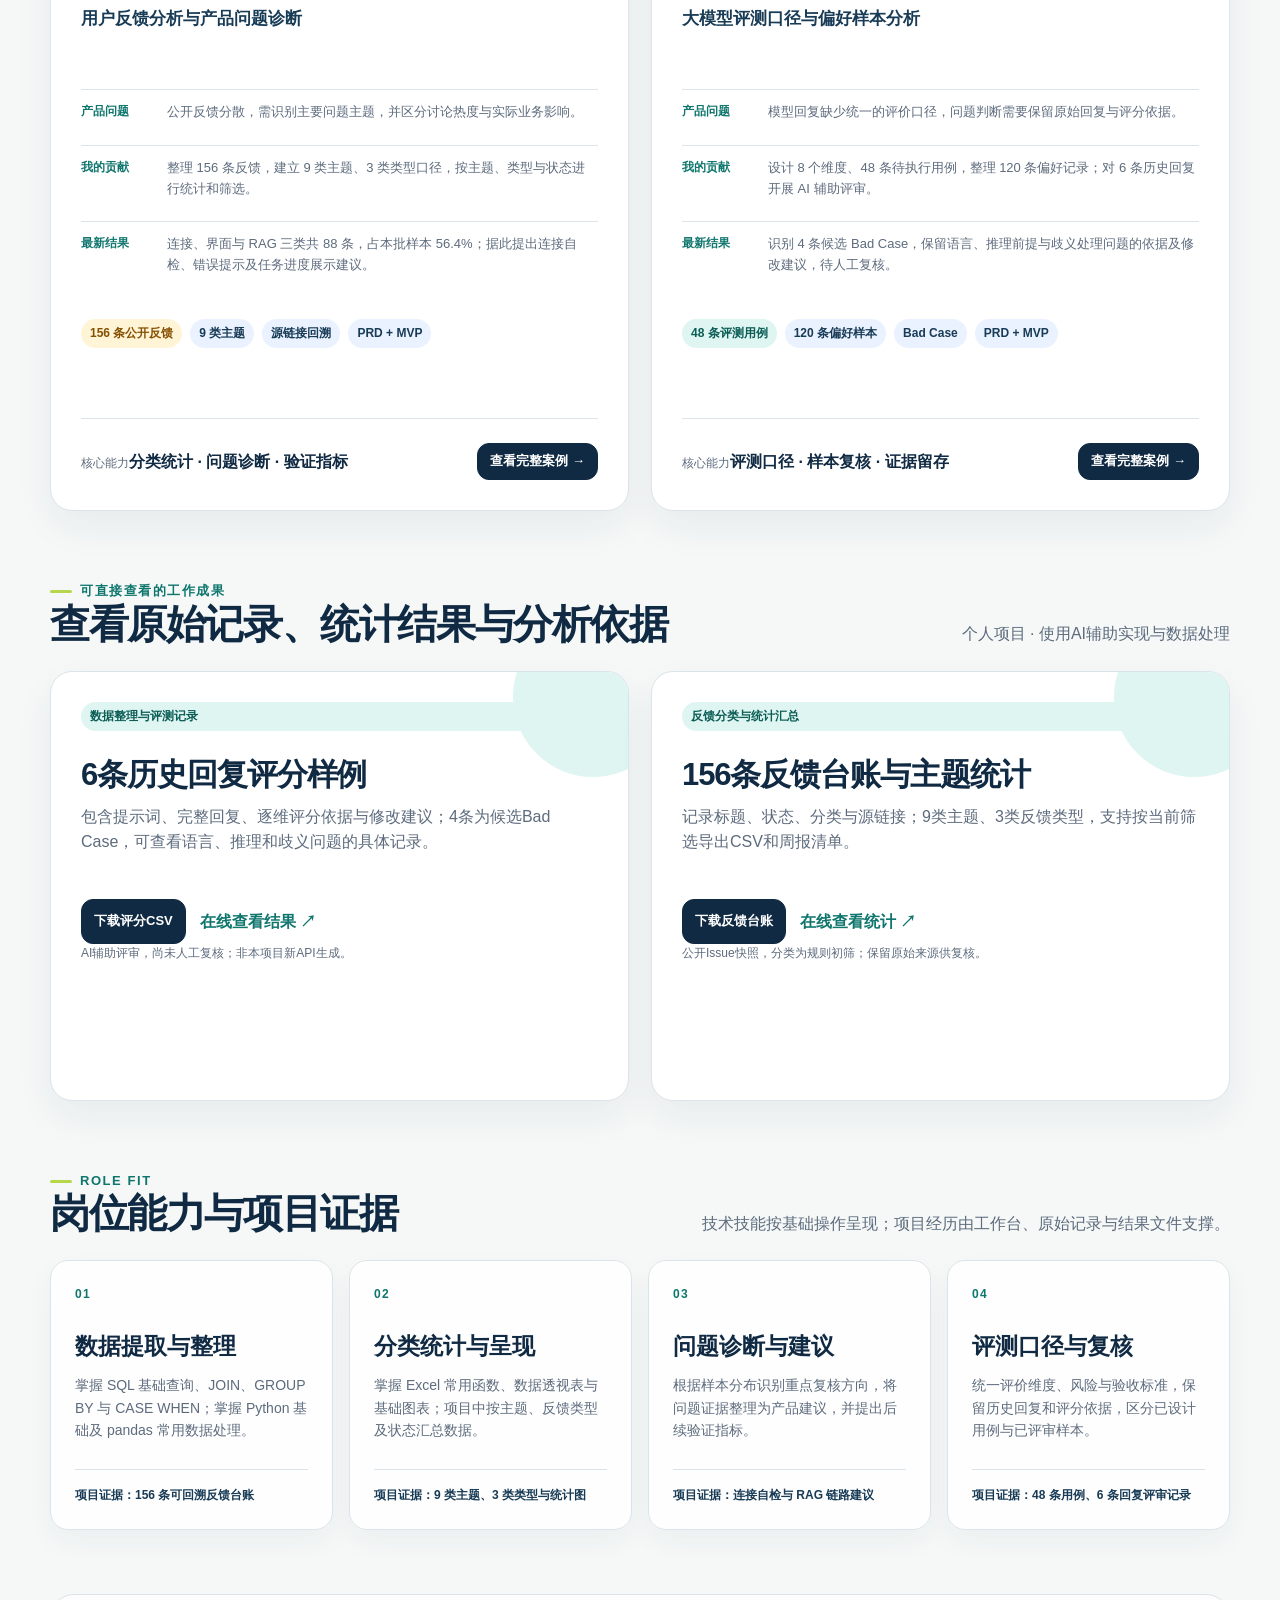
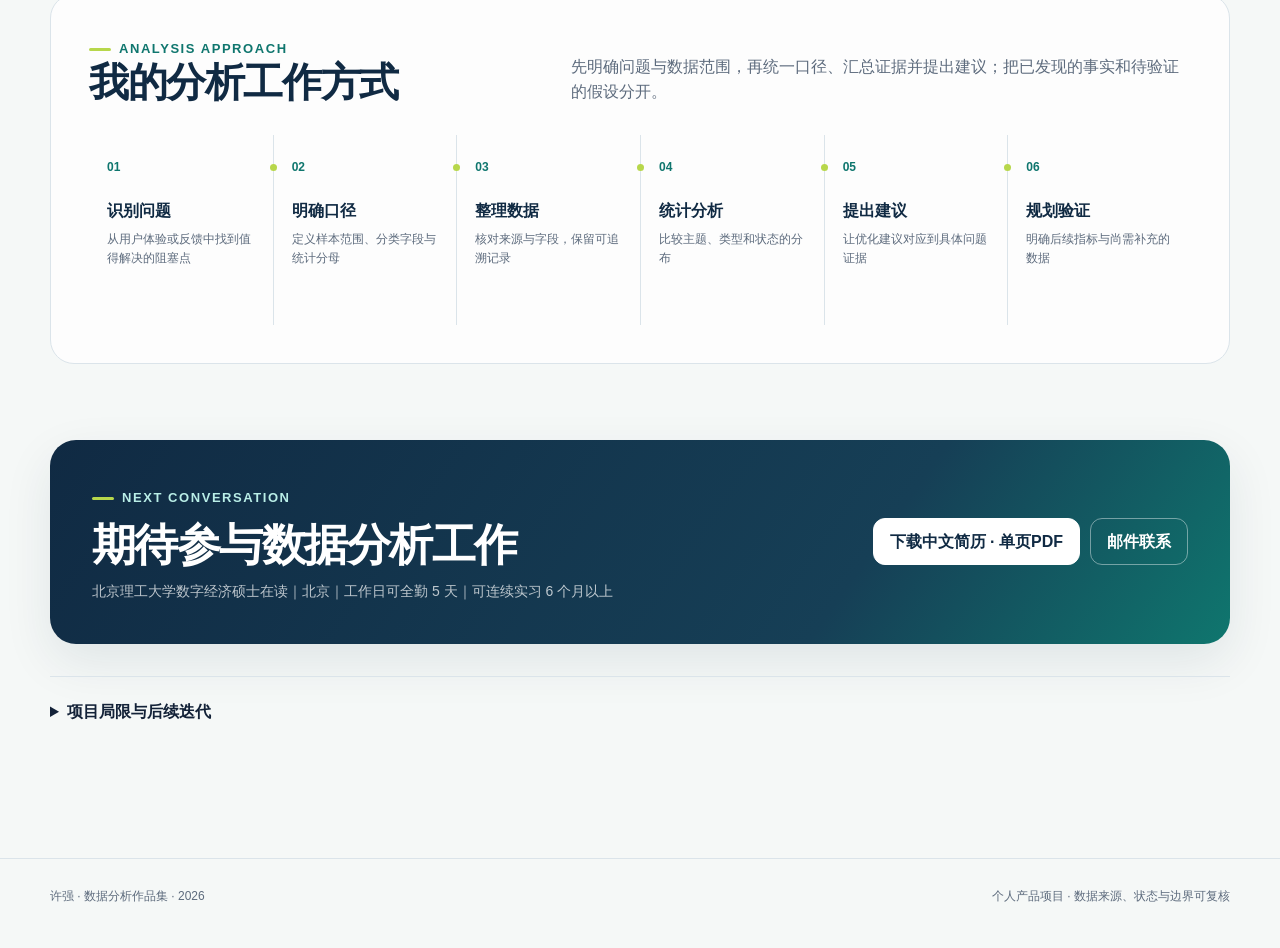
==== commit 329f99dc: "将作品集统一为产品业务商业方向的数据分析定位" ====
--- a/index.html
+++ b/index.html
@@ -1,167 +1,167 @@
-<!doctype html>
-<html lang="zh-CN">
-<head>
-  <meta charset="utf-8">
-  <meta name="viewport" content="width=device-width,initial-scale=1">
-  <meta name="description" content="许强的 AI 产品运营作品集：以 LLM Lens 与 Signal Desk 两个可验证的个人产品项目，呈现大模型评测、Agent、用户反馈洞察、PRD 与快速原型能力。">
-  <link rel="canonical" href="https://steve-ron.github.io/ai-product-ops-portfolio/">
-  <meta property="og:type" content="website">
-  <meta property="og:url" content="https://steve-ron.github.io/ai-product-ops-portfolio/">
-  <meta property="og:title" content="许强｜AI 产品运营作品集">
-  <meta property="og:description" content="大模型 · Agent · AI评测 · 用户反馈分析｜两个可验证的个人产品项目">
-  <meta name="twitter:card" content="summary">
-  <meta name="twitter:title" content="许强｜AI 产品运营作品集">
-  <meta name="twitter:description" content="大模型 · Agent · AI评测 · 用户反馈分析｜两个可验证的个人产品项目">
-  <title>许强｜AI 产品运营作品集</title>
-  <link rel="stylesheet" href="style.css?v=20260920">
-</head>
-<body data-page="home">
-  <div class="shell">
-    <header class="topbar">
-      <div class="topbar-inner">
-        <a class="brand" href="index.html" aria-label="许强 AI 产品运营作品集首页"><span class="brand-mark">XQ</span><span>AI Product Operations Portfolio</span></a>
-        <nav class="nav" aria-label="主导航">
-          <a href="index.html" data-page="home">作品集</a>
-          <a href="llm-eval.html" data-page="eval">LLM Lens</a>
-          <a href="feedback-insight.html" data-page="feedback">Signal Desk</a>
-          <a class="nav-cta" href="downloads/许强-北京理工大学-AI产品运营实习生.pdf">下载简历</a>
-        </nav>
-      </div>
-    </header>
-
-    <main class="page">
-      <section class="hero hero-home">
-        <div class="hero-copy">
-          <span class="eyebrow">大模型 · Agent · AI评测 · 用户反馈分析</span>
-          <p class="hero-name">许强</p>
-          <h1>AI 产品运营实习生</h1>
-          <p class="hero-lede">可参与用户反馈整理、AI评测记录和运营文档维护。两个个人项目已提供可查看的工作台、台账与结果文件。</p>
-          <div class="hero-tags" aria-label="核心方向"><span>AI评测</span><span>用户反馈分析</span><span>Bad-case归因</span><span>迭代复盘</span></div>
-          <div class="hero-actions">
-            <a class="button" href="#projects">查看核心项目 <span aria-hidden="true">↓</span></a>
-            <a class="button secondary" href="downloads/许强-北京理工大学-AI产品运营实习生.pdf">下载中文简历 · 单页PDF</a>
-            <a class="text-link" href="downloads/许强-北京理工大学-AI产品运营实习生.docx">下载可编辑版 ↗</a>
-          </div>
-        </div>
-        <aside class="hero-card profile-card" aria-label="联系与到岗信息">
-          <span class="status-pill"><span aria-hidden="true"></span>求职信息</span>
-          <strong>北京理工大学数字经济硕士在读</strong>
-          <p>人工智能与经济决策方向 · 非全日制 · 周末授课<br>2026.09 - 2028.06</p>
-          <div class="contact-list">
-            <div class="contact-item"><span>地点</span><b>北京</b></div>
-            <div class="contact-item"><span>出勤</span><b>工作日可全勤 5 天</b></div>
-            <div class="contact-item"><span>周期</span><b>可连续实习 6 个月以上</b></div>
-            <div class="contact-item"><span>邮箱</span><a href="mailto:3420260662@bit.edu.cn">3420260662@bit.edu.cn</a></div>
-            <div class="contact-item"><span>电话</span><a href="tel:18911485058">18911485058</a></div>
-          </div>
-        </aside>
-      </section>
-
-
-      <section class="section" id="education" aria-labelledby="education-heading">
-        <div class="section-head"><div><span class="eyebrow">教育背景</span><h2 id="education-heading">教育背景与学习方向</h2></div><p>学习背景与到岗安排</p></div>
-        <div class="project-grid">
-          <article class="project-card education-card"><span class="badge teal">非全日制硕士 · 在读</span><h3>北京理工大学</h3><p class="project-subtitle">数字经济 · 人工智能与经济决策方向 · 周末授课</p><p>2026.09 - 2028.06</p></article>
-          <article class="project-card education-card"><span class="badge">全日制本科</span><h3>成都文理学院</h3><p class="project-subtitle">书法学</p><p>2021.09 - 2025.06</p></article>
-        </div>
-      </section>
-      <section class="metric-grid metric-grid-six" aria-label="可验证成果">
-        <article class="metric"><span class="metric-value">2</span><span class="metric-label">可交互 AI 产品 MVP</span></article>
-        <article class="metric"><span class="metric-value">2</span><span class="metric-label">完整产品需求文档</span></article>
-        <article class="metric"><span class="metric-value">48</span><span class="metric-label">结构化评测用例</span></article>
-        <article class="metric"><span class="metric-value">120</span><span class="metric-label">双语人类偏好记录</span></article>
-        <article class="metric"><span class="metric-value">156</span><span class="metric-label">公开用户反馈记录</span></article>
-        <article class="metric"><span class="metric-value">8</span><span class="metric-label">大模型评测维度</span></article>
-      </section>
-
-
-
-      <section class="section" id="projects">
-        <div class="section-head">
-          <div><span class="eyebrow">Selected work</span><h2>两个项目，覆盖 AI 产品从评测到反馈的关键闭环</h2></div>
-          <p>从原始输入到工作台、可下载数据与迭代记录，展示具体行动和交付产出。</p>
-        </div>
-        <div class="project-grid project-grid-featured">
-          <article class="project-card project-card-featured">
-            <div class="project-topline"><span class="project-index">PROJECT 01</span><span class="badge teal">个人产品项目</span></div>
-            <h3>LLM Lens</h3>
-            <p class="project-subtitle">面向大模型应用选型与回归测试的轻量评测工作台</p>
-            <div class="project-summary">
-              <div><span>产品问题</span><p>“体验更好”难以复核，模型版本迭代缺少统一测试口径与 Bad Case 记录。</p></div>
-              <div><span>我的贡献</span><p>定义 8 个维度、48 条用例与评测流程；设计对比、归因、记录和导出 MVP。</p></div>
-              <div><span>最新结果</span><p>借助AI评审6条历史回复，识别4条候选Bad Case；交付评分CSV、问题依据与改进建议。</p></div>
-            </div>
-            <div class="project-chips"><span class="chip teal">48 条评测用例</span><span class="chip">120 条偏好样本</span><span class="chip">Bad Case</span><span class="chip">PRD + MVP</span></div>
-            <div class="project-footer"><div><span class="muted small">核心能力</span><strong>用例整理 · 问题记录 · 评分依据</strong></div><a class="button small" href="llm-eval.html">查看完整案例 →</a></div>
-          </article>
-
-          <article class="project-card project-card-featured alt">
-            <div class="project-topline"><span class="project-index">PROJECT 02</span><span class="badge amber">个人产品项目</span></div>
-            <h3>Signal Desk</h3>
-            <p class="project-subtitle">面向 AI 产品团队的用户反馈聚类与需求初筛工作台</p>
-            <div class="project-summary">
-              <div><span>产品问题</span><p>公开 Issue 分散、结构不一，难以快速形成可回溯的产品问题地图。</p></div>
-              <div><span>我的贡献</span><p>整理 156 条反馈，建立 9 类主题、3 类类型与可解释的 Triage 初筛流程。</p></div>
-              <div><span>最新结果</span><p>规则统计定位API连接45条、界面流程22条、RAG 21条；支持按筛选导出CSV与运营周报清单。</p></div>
-            </div>
-            <div class="project-chips"><span class="chip amber">156 条公开反馈</span><span class="chip">9 类主题</span><span class="chip">源链接回溯</span><span class="chip">PRD + MVP</span></div>
-            <div class="project-footer"><div><span class="muted small">核心能力</span><strong>反馈分类 · 台账维护 · 周报清单</strong></div><a class="button small" href="feedback-insight.html">查看完整案例 →</a></div>
-          </article>
-        </div>
-      </section>
-
-      <section class="section" id="deliverables">
-        <div class="section-head"><div><span class="eyebrow">可直接查看的工作成果</span><h2>从一份台账、一条问题记录了解我的实践</h2></div><p>个人项目 · 使用AI辅助实现与数据处理</p></div>
-        <div class="project-grid">
-          <article class="project-card"><span class="badge teal">数据整理与评测记录</span><h3>6条历史回复评分样例</h3><p>包含提示词、完整回复、逐维评分依据与修改建议；4条为候选Bad Case，可查看语言、推理和歧义问题的具体记录。</p><div class="hero-actions"><a class="button small" href="downloads/runs/llm-assisted-review.csv">下载评分CSV</a><a class="text-link" href="llm-eval.html#results">在线查看结果 ↗</a></div><p class="small muted">AI辅助评审，尚未人工复核；非本项目新API生成。</p></article>
-          <article class="project-card"><span class="badge teal">反馈台账与运营汇总</span><h3>156条反馈台账与主题统计</h3><p>记录标题、状态、分类与源链接；9类主题、3类反馈类型，支持按当前筛选导出CSV和周报清单。</p><div class="hero-actions"><a class="button small" href="downloads/runs/signal-feedback.csv">下载反馈台账</a><a class="text-link" href="feedback-insight.html#results">在线查看统计 ↗</a></div><p class="small muted">公开Issue快照，分类为规则初筛；保留原始来源供复核。</p></article>
-        </div>
-      </section>
-
-      <section class="section">
-        <div class="section-head">
-          <div><span class="eyebrow">Role fit</span><h2>岗位能力与项目证据</h2></div>
-          <p>把评测设计、用户反馈分析和数据整理，对应到可查看的实际交付物。</p>
-        </div>
-        <div class="capability-grid">
-          <article class="capability-card"><span class="capability-num">01</span><h3>产品定义</h3><p>从模糊体验或分散反馈中定义用户、场景、问题边界和验收标准。</p><strong>证据：2 份 PRD、用户流程、交互原型</strong></article>
-          <article class="capability-card"><span class="capability-num">02</span><h3>AI 产品理解</h3><p>围绕 LLM、Agent、Prompt、RAG 与工具调用意识建立评价维度和测试资产。</p><strong>证据：8 个维度、48 条评测用例</strong></article>
-          <article class="capability-card"><span class="capability-num">03</span><h3>用户洞察</h3><p>对公开反馈进行隐私最小化、主题聚类、问题假设与人工复核排序。</p><strong>证据：156 条反馈、9 类主题、3 类类型</strong></article>
-          <article class="capability-card"><span class="capability-num">04</span><h3>快速验证</h3><p>将 PRD 快速转化为可交互 MVP，并通过筛选、记录、导出和源链接形成证据闭环。</p><strong>证据：2 个可交互工作台、JSON/CSV 资产</strong></article>
-        </div>
-      </section>
-
-      <section class="section approach-section">
-        <div class="section-head">
-          <div><span class="eyebrow">Product approach</span><h2>我的产品工作方式</h2></div>
-          <p>先明确要整理的字段与交付格式，再记录来源、分类和问题说明；用文件与实际结果支持复盘。</p>
-        </div>
-        <ol class="process-flow">
-          <li><span>01</span><strong>识别问题</strong><p>从用户体验或反馈中找到值得解决的阻塞点</p></li>
-          <li><span>02</span><strong>定义场景</strong><p>明确用户、任务、约束与成功条件</p></li>
-          <li><span>03</span><strong>建立标准</strong><p>把“感觉”转成可复核的字段与验收口径</p></li>
-          <li><span>04</span><strong>设计 MVP</strong><p>用最小交互验证流程，而非堆叠功能</p></li>
-          <li><span>05</span><strong>记录证据</strong><p>保留数据来源、执行状态和判断边界</p></li>
-          <li><span>06</span><strong>规划迭代</strong><p>根据缺口确定下一轮实验与指标</p></li>
-        </ol>
-      </section>
-
-      <section class="contact-cta">
-        <div>
-          <span class="eyebrow eyebrow-light">Next conversation</span>
-          <h2>期待参与 AI 产品运营与评测工作</h2>
-          <p>北京理工大学数字经济硕士在读｜北京｜工作日可全勤 5 天｜可连续实习 6 个月以上</p>
-        </div>
-        <div class="contact-actions">
-          <a class="button button-light" href="downloads/许强-北京理工大学-AI产品运营实习生.pdf">下载中文简历 · 单页PDF</a>
-          <a class="button button-outline-light" href="mailto:3420260662@bit.edu.cn">邮件联系</a>
-        </div>
-      </section>
-      <details class="limitations"><summary>项目局限与后续迭代</summary><p>两项均为个人产品项目；负责问题定义、PRD、交互原型、数据整理与验证设计，使用AI辅助实现。公开反馈为2026年8月14日快照，分类为规则初筛。本轮已运行离线数据处理；国内模型API实跑和双人标注将在配置接口及安排真实标注者后开展。</p></details>
-    </main>
-
-    <footer class="footer"><div class="footer-inner"><span>许强 · AI 产品运营作品集 · 2026</span><span>个人产品项目 · 数据来源、状态与边界可复核</span></div></footer>
-  </div>
-  <script src="workflow-core.js?v=20260920"></script><script src="common.js?v=20260920"></script>
-</body>
-</html>
+<!doctype html>
+<html lang="zh-CN">
+<head>
+  <meta charset="utf-8">
+  <meta name="viewport" content="width=device-width,initial-scale=1">
+  <meta name="description" content="许强的数据分析作品集，求职产品、业务与商业方向。北京理工大学数字经济硕士在读，展示用户反馈分析、分类统计、大模型评测与可回溯结果。">
+  <link rel="canonical" href="https://steve-ron.github.io/ai-product-ops-portfolio/">
+  <meta property="og:type" content="website">
+  <meta property="og:url" content="https://steve-ron.github.io/ai-product-ops-portfolio/">
+  <meta property="og:title" content="许强｜数据分析作品集">
+  <meta property="og:description" content="产品分析 · 业务分析 · 商业分析｜两个可验证的个人产品项目">
+  <meta name="twitter:card" content="summary">
+  <meta name="twitter:title" content="许强｜数据分析作品集">
+  <meta name="twitter:description" content="产品分析 · 业务分析 · 商业分析｜两个可验证的个人产品项目">
+  <title>许强｜数据分析作品集</title>
+  <link rel="stylesheet" href="style.css?v=20260922">
+</head>
+<body data-page="home">
+  <div class="shell">
+    <header class="topbar">
+      <div class="topbar-inner">
+        <a class="brand" href="index.html" aria-label="许强 数据分析作品集首页"><span class="brand-mark">XQ</span><span>Data Analysis Portfolio</span></a>
+        <nav class="nav" aria-label="主导航">
+          <a href="index.html" data-page="home">作品集</a>
+          <a href="llm-eval.html" data-page="eval">LLM Lens</a>
+          <a href="feedback-insight.html" data-page="feedback">Signal Desk</a>
+          <a class="nav-cta" href="downloads/许强-北京理工大学-数据分析实习生.pdf">下载简历</a>
+        </nav>
+      </div>
+    </header>
+
+    <main class="page">
+      <section class="hero hero-home">
+        <div class="hero-copy">
+          <span class="eyebrow">产品分析 · 业务分析 · 商业分析</span>
+          <p class="hero-name">许强</p>
+          <h1>数据分析实习生</h1>
+          <p class="hero-lede">求职方向：产品／业务／商业。北京理工大学数字经济硕士在读，掌握 SQL、Python、Excel 基础操作，具备用户反馈分析、分类统计与模型评测实践。</p>
+          <div class="hero-tags" aria-label="核心方向"><span>SQL · Python · Excel</span><span>分类统计</span><span>用户反馈分析</span><span>分析建议</span></div>
+          <div class="hero-actions">
+            <a class="button" href="#projects">查看核心项目 <span aria-hidden="true">↓</span></a>
+            <a class="button secondary" href="downloads/许强-北京理工大学-数据分析实习生.pdf">下载中文简历 · 单页PDF</a>
+            <a class="text-link" href="downloads/许强-北京理工大学-数据分析实习生.docx">下载可编辑版 ↗</a>
+          </div>
+        </div>
+        <aside class="hero-card profile-card" aria-label="联系与到岗信息">
+          <span class="status-pill"><span aria-hidden="true"></span>求职信息</span>
+          <strong>北京理工大学数字经济硕士在读</strong>
+          <p>人工智能与经济决策方向 · 非全日制 · 周末授课<br>2026.09 - 2028.06</p>
+          <div class="contact-list">
+            <div class="contact-item"><span>地点</span><b>北京</b></div>
+            <div class="contact-item"><span>出勤</span><b>工作日可全勤 5 天</b></div>
+            <div class="contact-item"><span>周期</span><b>可连续实习 6 个月以上</b></div>
+            <div class="contact-item"><span>邮箱</span><a href="mailto:3420260662@bit.edu.cn">3420260662@bit.edu.cn</a></div>
+            <div class="contact-item"><span>电话</span><a href="tel:18911485058">18911485058</a></div>
+          </div>
+        </aside>
+      </section>
+
+
+      <section class="section" id="education" aria-labelledby="education-heading">
+        <div class="section-head"><div><span class="eyebrow">教育背景</span><h2 id="education-heading">教育背景与学习方向</h2></div><p>学习背景与到岗安排</p></div>
+        <div class="project-grid">
+          <article class="project-card education-card"><span class="badge teal">非全日制硕士 · 在读</span><h3>北京理工大学</h3><p class="project-subtitle">数字经济 · 人工智能与经济决策方向 · 周末授课</p><p>2026.09 - 2028.06</p></article>
+          <article class="project-card education-card"><span class="badge">全日制本科</span><h3>成都文理学院</h3><p class="project-subtitle">书法学</p><p>2021.09 - 2025.06</p></article>
+        </div>
+      </section>
+      <section class="metric-grid metric-grid-six" aria-label="可验证成果">
+        <article class="metric"><span class="metric-value">156</span><span class="metric-label">公开用户反馈记录</span></article>
+        <article class="metric"><span class="metric-value">9</span><span class="metric-label">反馈主题分类</span></article>
+        <article class="metric"><span class="metric-value">3</span><span class="metric-label">反馈类型</span></article>
+        <article class="metric"><span class="metric-value">48</span><span class="metric-label">已设计评测用例</span></article>
+        <article class="metric"><span class="metric-value">120</span><span class="metric-label">历史偏好记录</span></article>
+        <article class="metric"><span class="metric-value">6</span><span class="metric-label">AI 辅助评审回复</span></article>
+      </section>
+
+
+
+      <section class="section" id="projects">
+        <div class="section-head">
+          <div><span class="eyebrow">Selected work</span><h2>数据分析项目与可查看的结果</h2></div>
+          <p>围绕数据口径、分类统计、问题证据与后续验证，展示分析过程。</p>
+        </div>
+        <div class="project-grid project-grid-featured">
+          <article class="project-card project-card-featured alt">
+            <div class="project-topline"><span class="project-index">PROJECT 01</span><span class="badge amber">个人产品项目</span></div>
+            <h3>Signal Desk</h3>
+            <p class="project-subtitle">用户反馈分析与产品问题诊断</p>
+            <div class="project-summary">
+              <div><span>产品问题</span><p>公开反馈分散，需识别主要问题主题，并区分讨论热度与实际业务影响。</p></div>
+              <div><span>我的贡献</span><p>整理 156 条反馈，建立 9 类主题、3 类类型口径，按主题、类型与状态进行统计和筛选。</p></div>
+              <div><span>最新结果</span><p>连接、界面与 RAG 三类共 88 条，占本批样本 56.4%；据此提出连接自检、错误提示及任务进度展示建议。</p></div>
+            </div>
+            <div class="project-chips"><span class="chip amber">156 条公开反馈</span><span class="chip">9 类主题</span><span class="chip">源链接回溯</span><span class="chip">PRD + MVP</span></div>
+            <div class="project-footer"><div><span class="muted small">核心能力</span><strong>分类统计 · 问题诊断 · 验证指标</strong></div><a class="button small" href="feedback-insight.html">查看完整案例 →</a></div>
+          </article>
+
+<article class="project-card project-card-featured">
+            <div class="project-topline"><span class="project-index">PROJECT 02</span><span class="badge teal">个人产品项目</span></div>
+            <h3>LLM Lens</h3>
+            <p class="project-subtitle">大模型评测口径与偏好样本分析</p>
+            <div class="project-summary">
+              <div><span>产品问题</span><p>模型回复缺少统一的评价口径，问题判断需要保留原始回复与评分依据。</p></div>
+              <div><span>我的贡献</span><p>设计 8 个维度、48 条待执行用例，整理 120 条偏好记录；对 6 条历史回复开展 AI 辅助评审。</p></div>
+              <div><span>最新结果</span><p>识别 4 条候选 Bad Case，保留语言、推理前提与歧义处理问题的依据及修改建议，待人工复核。</p></div>
+            </div>
+            <div class="project-chips"><span class="chip teal">48 条评测用例</span><span class="chip">120 条偏好样本</span><span class="chip">Bad Case</span><span class="chip">PRD + MVP</span></div>
+            <div class="project-footer"><div><span class="muted small">核心能力</span><strong>评测口径 · 样本复核 · 证据留存</strong></div><a class="button small" href="llm-eval.html">查看完整案例 →</a></div>
+          </article>
+        </div>
+      </section>
+
+      <section class="section" id="deliverables">
+        <div class="section-head"><div><span class="eyebrow">可直接查看的工作成果</span><h2>查看原始记录、统计结果与分析依据</h2></div><p>个人项目 · 使用AI辅助实现与数据处理</p></div>
+        <div class="project-grid">
+          <article class="project-card"><span class="badge teal">数据整理与评测记录</span><h3>6条历史回复评分样例</h3><p>包含提示词、完整回复、逐维评分依据与修改建议；4条为候选Bad Case，可查看语言、推理和歧义问题的具体记录。</p><div class="hero-actions"><a class="button small" href="downloads/runs/llm-assisted-review.csv">下载评分CSV</a><a class="text-link" href="llm-eval.html#results">在线查看结果 ↗</a></div><p class="small muted">AI辅助评审，尚未人工复核；非本项目新API生成。</p></article>
+          <article class="project-card"><span class="badge teal">反馈分类与统计汇总</span><h3>156条反馈台账与主题统计</h3><p>记录标题、状态、分类与源链接；9类主题、3类反馈类型，支持按当前筛选导出CSV和周报清单。</p><div class="hero-actions"><a class="button small" href="downloads/runs/signal-feedback.csv">下载反馈台账</a><a class="text-link" href="feedback-insight.html#results">在线查看统计 ↗</a></div><p class="small muted">公开Issue快照，分类为规则初筛；保留原始来源供复核。</p></article>
+        </div>
+      </section>
+
+      <section class="section">
+        <div class="section-head">
+          <div><span class="eyebrow">Role fit</span><h2>岗位能力与项目证据</h2></div>
+          <p>技术技能按基础操作呈现；项目经历由工作台、原始记录与结果文件支撑。</p>
+        </div>
+        <div class="capability-grid">
+          <article class="capability-card"><span class="capability-num">01</span><h3>数据提取与整理</h3><p>掌握 SQL 基础查询、JOIN、GROUP BY 与 CASE WHEN；掌握 Python 基础及 pandas 常用数据处理。</p><strong>项目证据：156 条可回溯反馈台账</strong></article>
+          <article class="capability-card"><span class="capability-num">02</span><h3>分类统计与呈现</h3><p>掌握 Excel 常用函数、数据透视表与基础图表；项目中按主题、反馈类型及状态汇总数据。</p><strong>项目证据：9 类主题、3 类类型与统计图</strong></article>
+          <article class="capability-card"><span class="capability-num">03</span><h3>问题诊断与建议</h3><p>根据样本分布识别重点复核方向，将问题证据整理为产品建议，并提出后续验证指标。</p><strong>项目证据：连接自检与 RAG 链路建议</strong></article>
+          <article class="capability-card"><span class="capability-num">04</span><h3>评测口径与复核</h3><p>统一评价维度、风险与验收标准，保留历史回复和评分依据，区分已设计用例与已评审样本。</p><strong>项目证据：48 条用例、6 条回复评审记录</strong></article>
+        </div>
+      </section>
+
+      <section class="section approach-section">
+        <div class="section-head">
+          <div><span class="eyebrow">Analysis approach</span><h2>我的分析工作方式</h2></div>
+          <p>先明确问题与数据范围，再统一口径、汇总证据并提出建议；把已发现的事实和待验证的假设分开。</p>
+        </div>
+        <ol class="process-flow">
+          <li><span>01</span><strong>识别问题</strong><p>从用户体验或反馈中找到值得解决的阻塞点</p></li>
+          <li><span>02</span><strong>明确口径</strong><p>定义样本范围、分类字段与统计分母</p></li>
+          <li><span>03</span><strong>整理数据</strong><p>核对来源与字段，保留可追溯记录</p></li>
+          <li><span>04</span><strong>统计分析</strong><p>比较主题、类型和状态的分布</p></li>
+          <li><span>05</span><strong>提出建议</strong><p>让优化建议对应到具体问题证据</p></li>
+          <li><span>06</span><strong>规划验证</strong><p>明确后续指标与尚需补充的数据</p></li>
+        </ol>
+      </section>
+
+      <section class="contact-cta">
+        <div>
+          <span class="eyebrow eyebrow-light">Next conversation</span>
+          <h2>期待参与数据分析工作</h2>
+          <p>北京理工大学数字经济硕士在读｜北京｜工作日可全勤 5 天｜可连续实习 6 个月以上</p>
+        </div>
+        <div class="contact-actions">
+          <a class="button button-light" href="downloads/许强-北京理工大学-数据分析实习生.pdf">下载中文简历 · 单页PDF</a>
+          <a class="button button-outline-light" href="mailto:3420260662@bit.edu.cn">邮件联系</a>
+        </div>
+      </section>
+      <details class="limitations"><summary>项目局限与后续迭代</summary><p>两项均为个人产品项目；负责问题定义、PRD、交互原型、数据整理与验证设计，使用AI辅助实现。公开反馈为2026年8月14日快照，分类为规则初筛。本轮已运行离线数据处理；国内模型API实跑和双人标注将在配置接口及安排真实标注者后开展。</p></details>
+    </main>
+
+    <footer class="footer"><div class="footer-inner"><span>许强 · 数据分析作品集 · 2026</span><span>个人产品项目 · 数据来源、状态与边界可复核</span></div></footer>
+  </div>
+  <script src="workflow-core.js?v=20260922"></script><script src="common.js?v=20260922"></script>
+</body>
+</html>
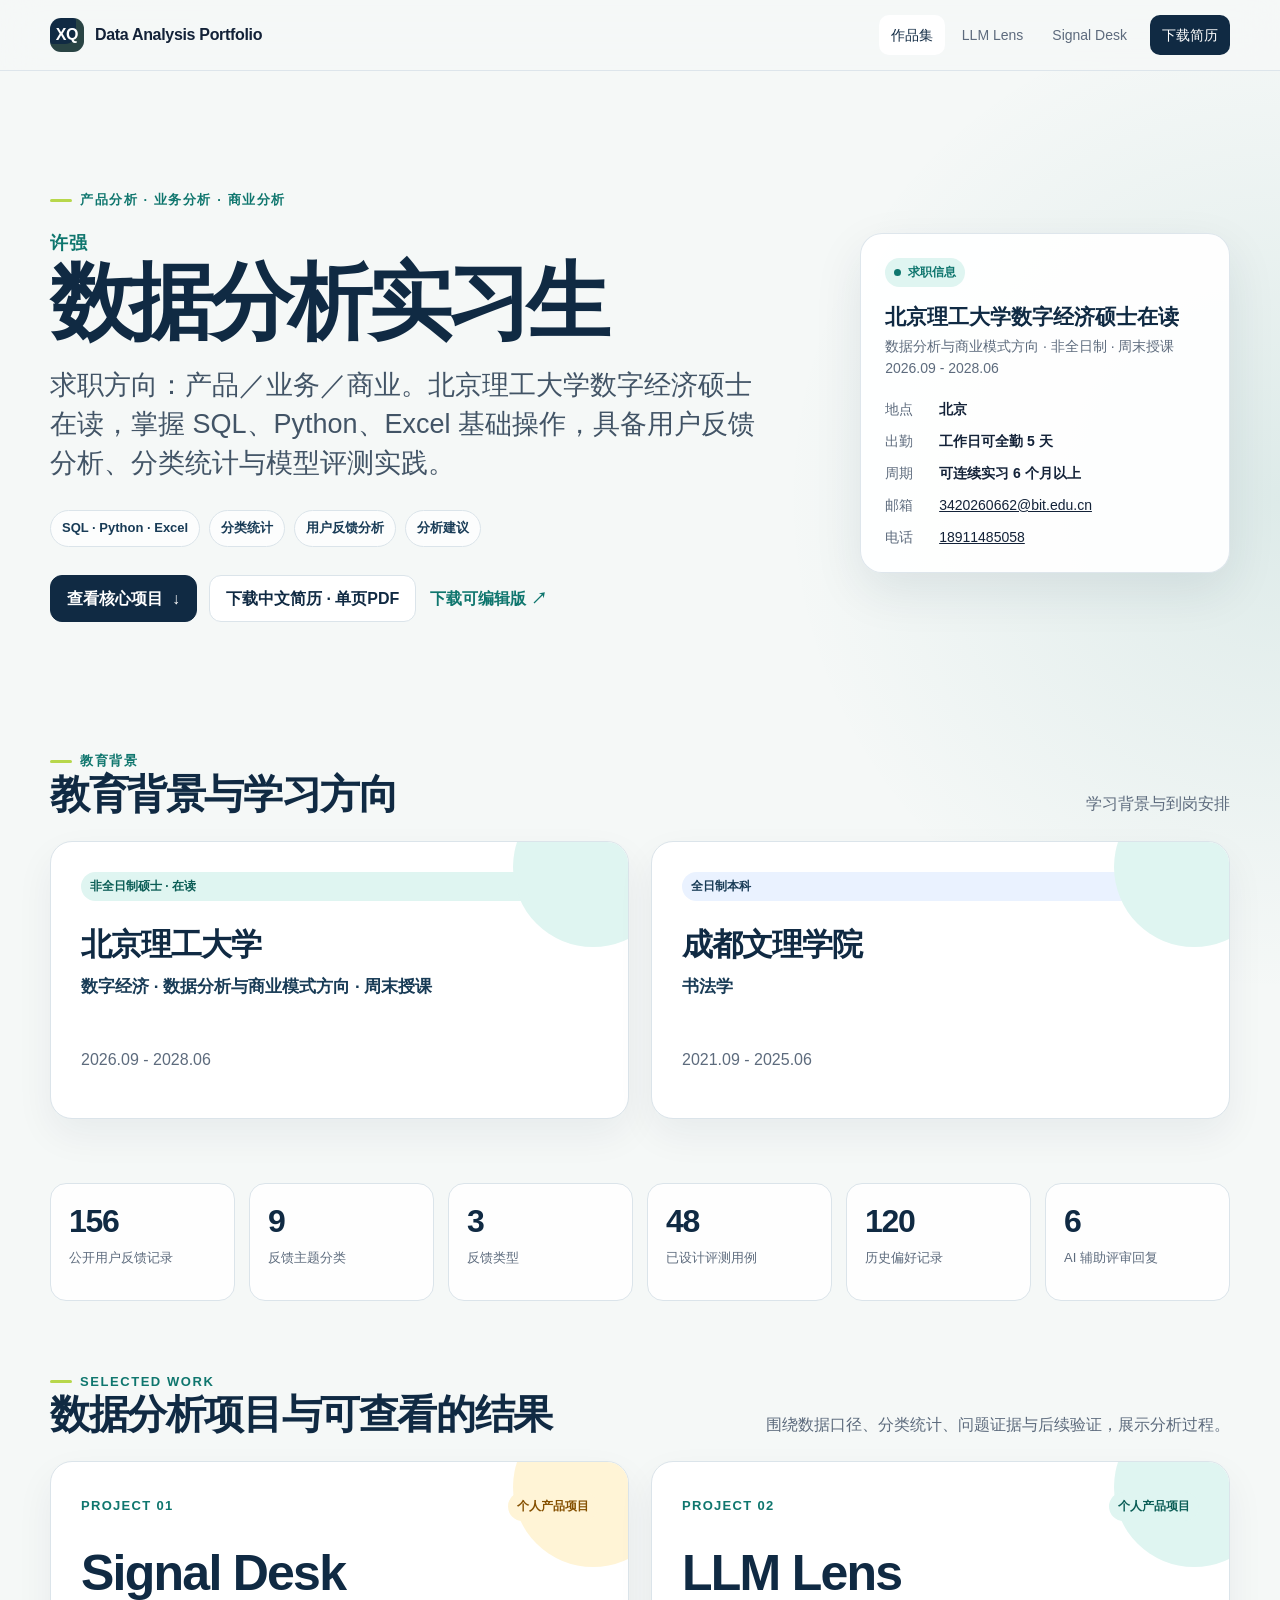
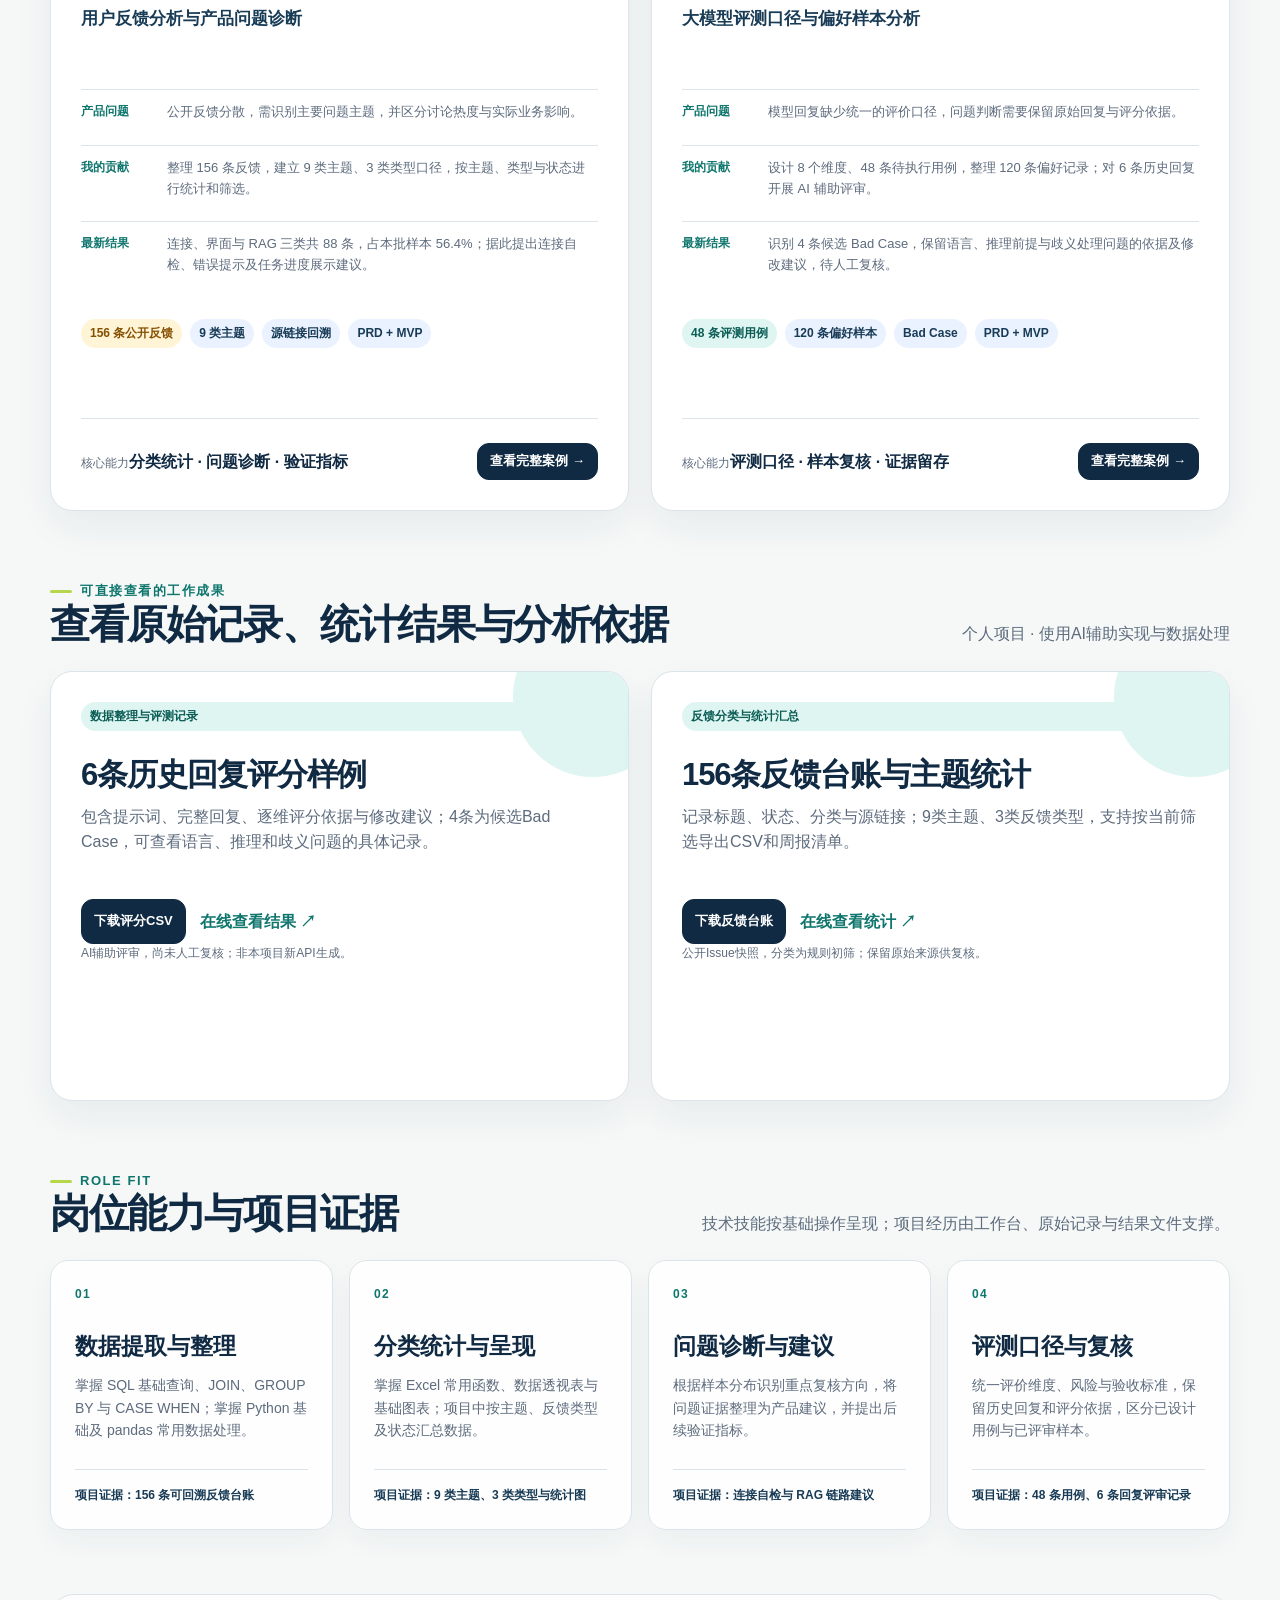
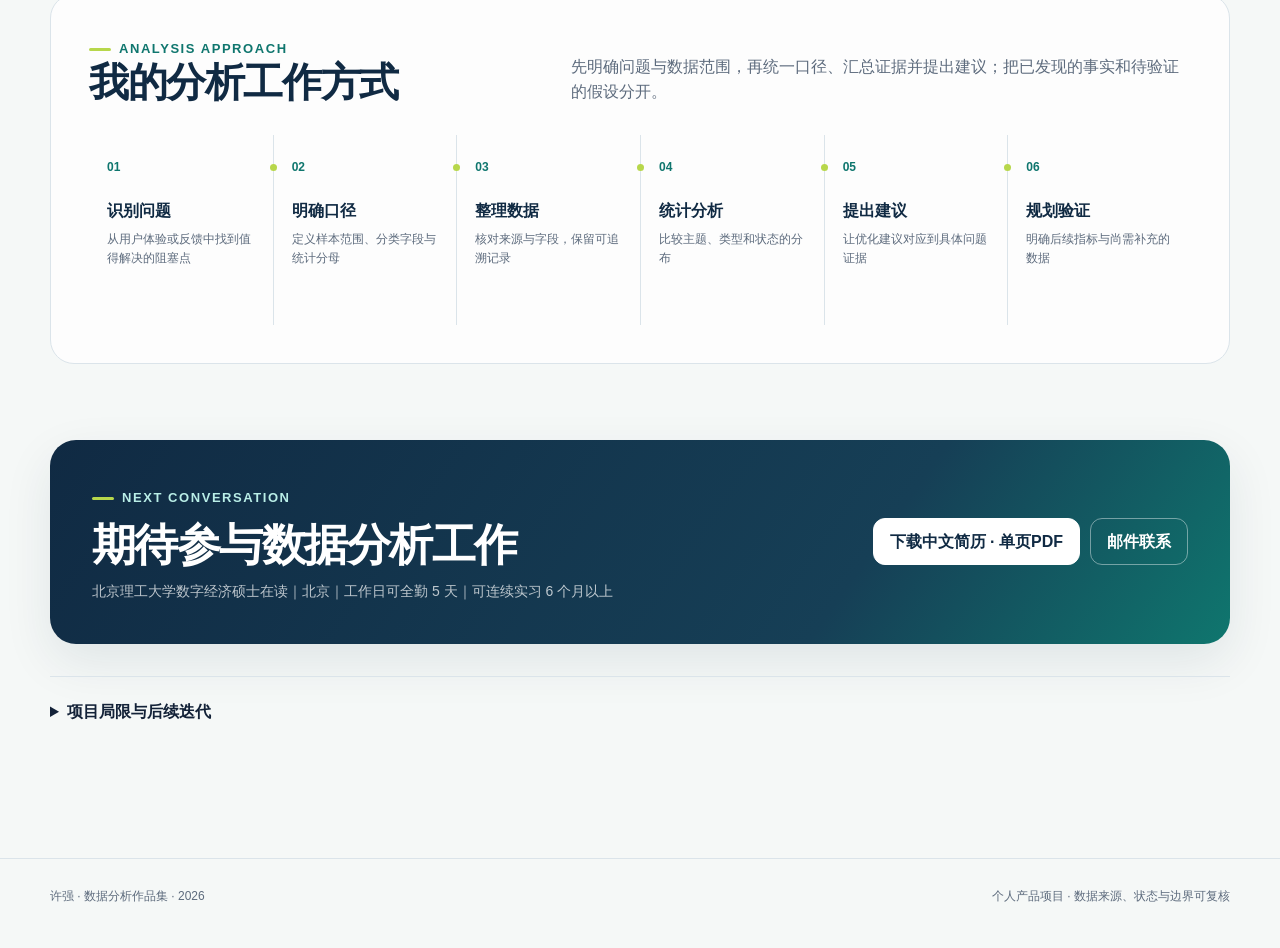
==== commit 8ae744a9: "同步数据分析与商业模式研究方向" ====
--- a/index.html
+++ b/index.html
@@ -46,7 +46,7 @@
         <aside class="hero-card profile-card" aria-label="联系与到岗信息">
           <span class="status-pill"><span aria-hidden="true"></span>求职信息</span>
           <strong>北京理工大学数字经济硕士在读</strong>
-          <p>人工智能与经济决策方向 · 非全日制 · 周末授课<br>2026.09 - 2028.06</p>
+          <p>数据分析与商业模式方向 · 非全日制 · 周末授课<br>2026.09 - 2028.06</p>
           <div class="contact-list">
             <div class="contact-item"><span>地点</span><b>北京</b></div>
             <div class="contact-item"><span>出勤</span><b>工作日可全勤 5 天</b></div>
@@ -61,7 +61,7 @@
       <section class="section" id="education" aria-labelledby="education-heading">
         <div class="section-head"><div><span class="eyebrow">教育背景</span><h2 id="education-heading">教育背景与学习方向</h2></div><p>学习背景与到岗安排</p></div>
         <div class="project-grid">
-          <article class="project-card education-card"><span class="badge teal">非全日制硕士 · 在读</span><h3>北京理工大学</h3><p class="project-subtitle">数字经济 · 人工智能与经济决策方向 · 周末授课</p><p>2026.09 - 2028.06</p></article>
+          <article class="project-card education-card"><span class="badge teal">非全日制硕士 · 在读</span><h3>北京理工大学</h3><p class="project-subtitle">数字经济 · 数据分析与商业模式方向 · 周末授课</p><p>2026.09 - 2028.06</p></article>
           <article class="project-card education-card"><span class="badge">全日制本科</span><h3>成都文理学院</h3><p class="project-subtitle">书法学</p><p>2021.09 - 2025.06</p></article>
         </div>
       </section>
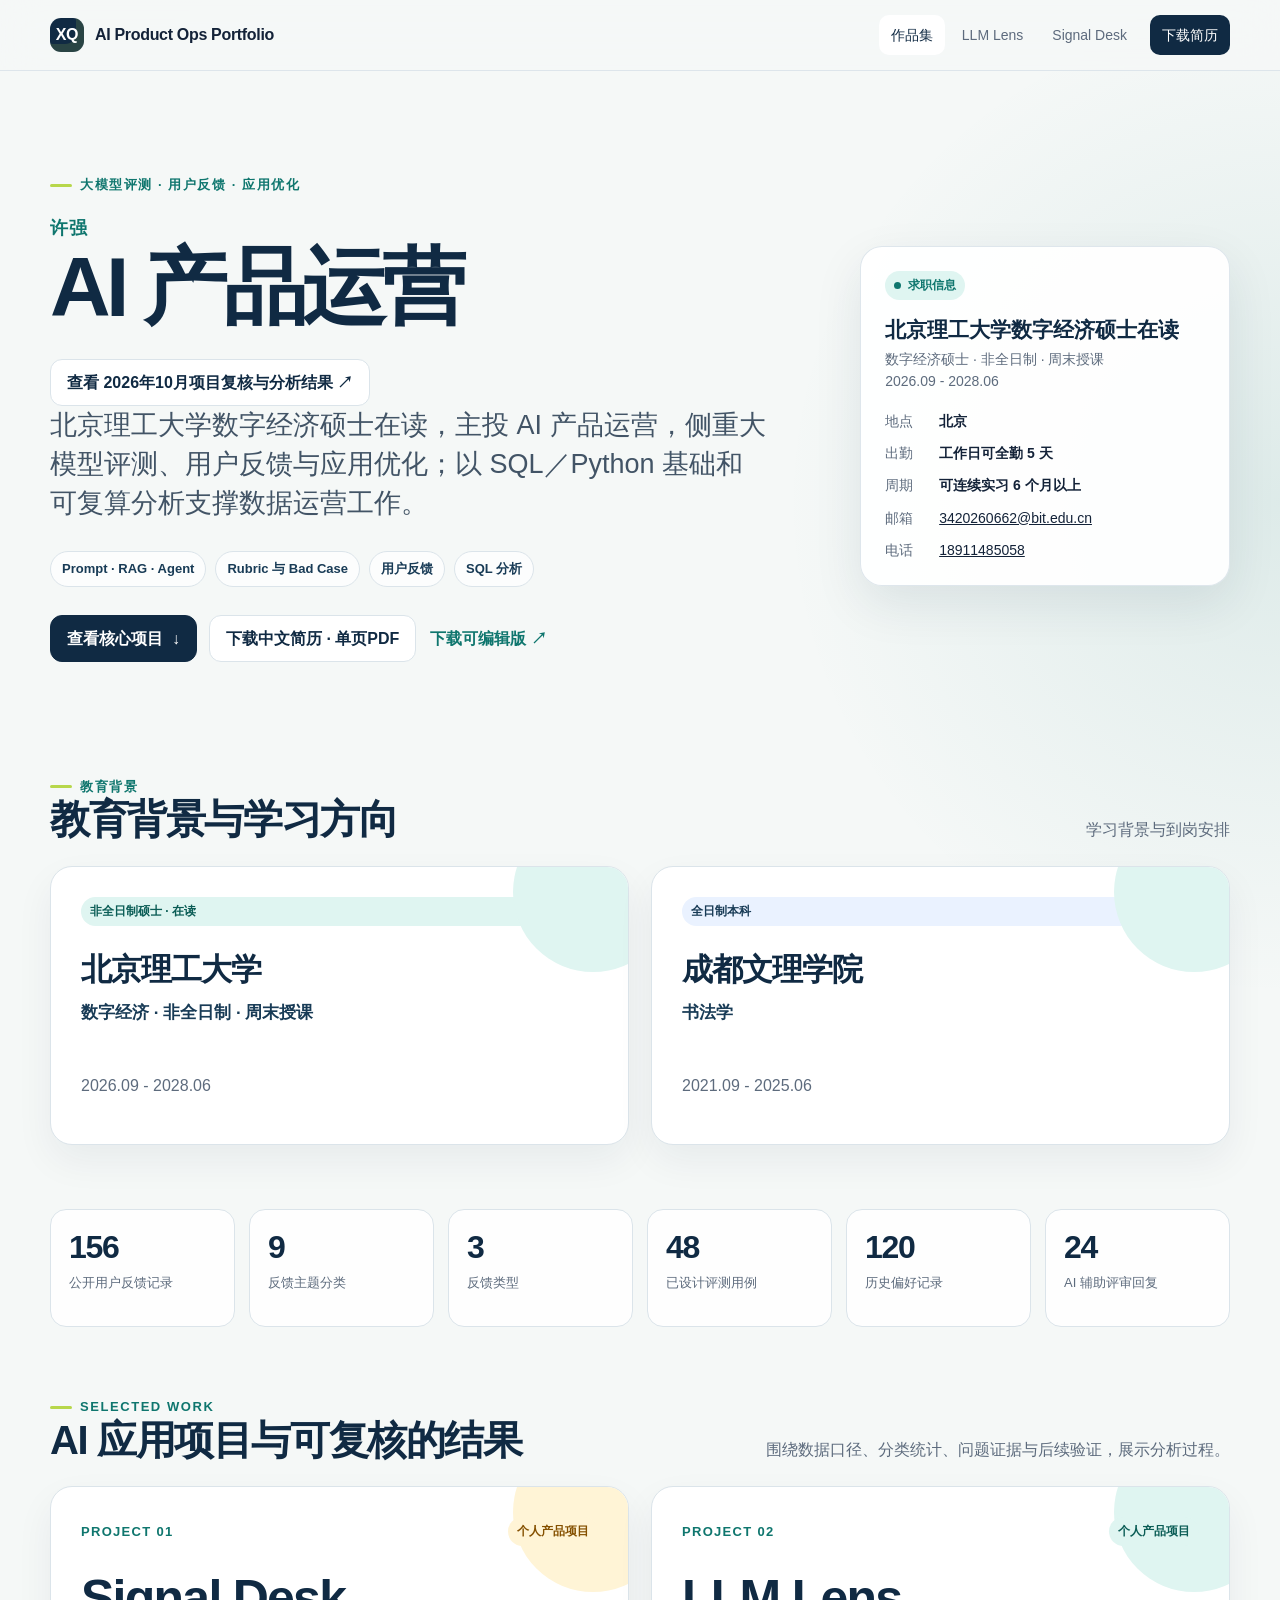
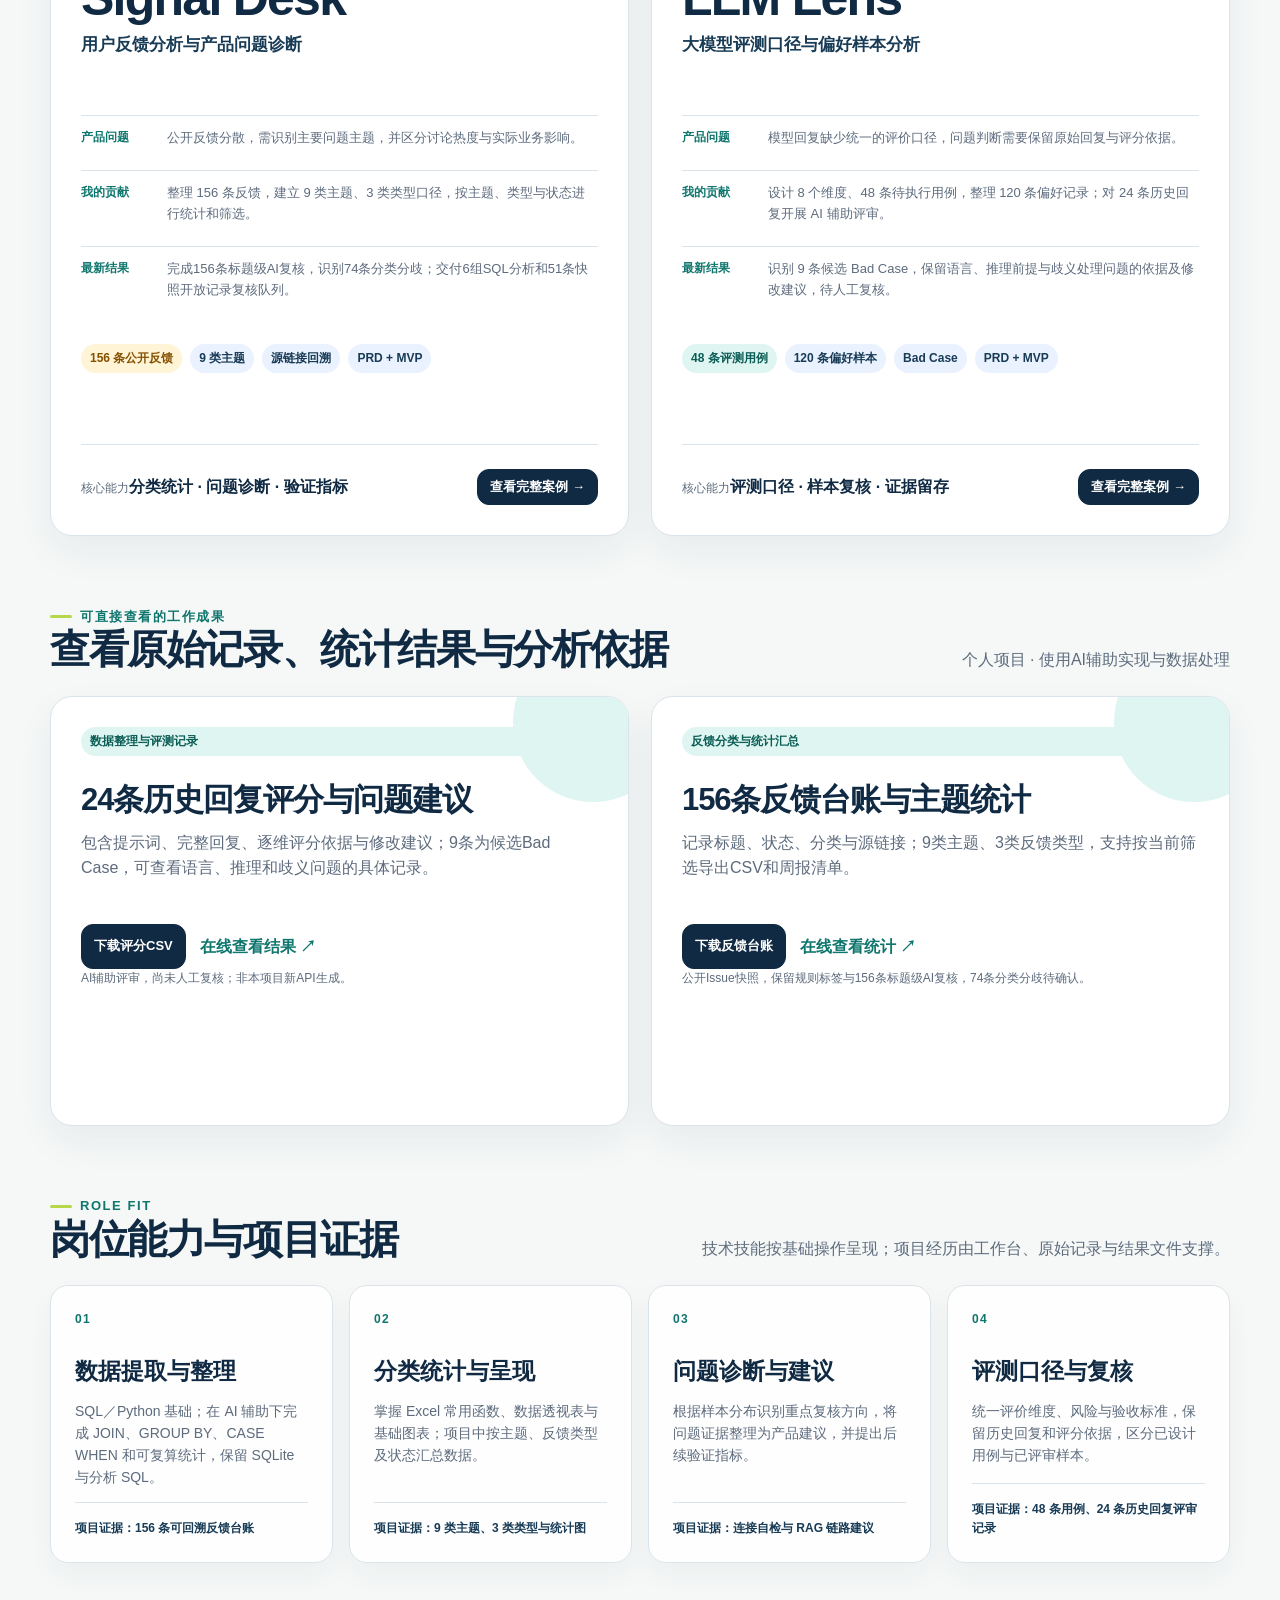
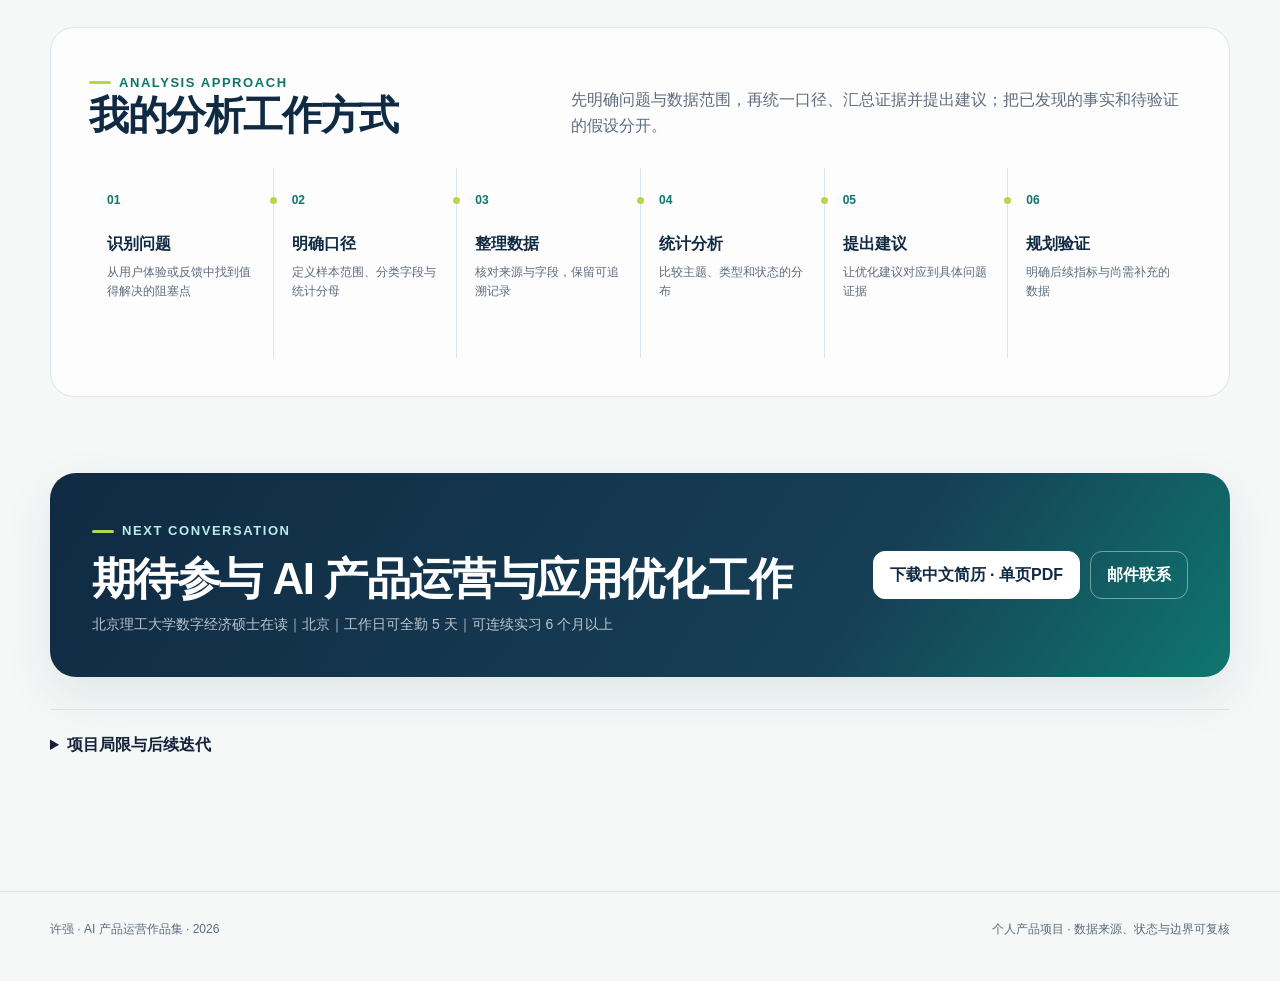
==== commit b2e90a16: "发布AI产品运营新版作品集与完整项目证据入口" ====
--- a/index.html
+++ b/index.html
@@ -1,167 +1,167 @@
-<!doctype html>
-<html lang="zh-CN">
-<head>
-  <meta charset="utf-8">
-  <meta name="viewport" content="width=device-width,initial-scale=1">
-  <meta name="description" content="许强的数据分析作品集，求职产品、业务与商业方向。北京理工大学数字经济硕士在读，展示用户反馈分析、分类统计、大模型评测与可回溯结果。">
-  <link rel="canonical" href="https://steve-ron.github.io/ai-product-ops-portfolio/">
-  <meta property="og:type" content="website">
-  <meta property="og:url" content="https://steve-ron.github.io/ai-product-ops-portfolio/">
-  <meta property="og:title" content="许强｜数据分析作品集">
-  <meta property="og:description" content="产品分析 · 业务分析 · 商业分析｜两个可验证的个人产品项目">
-  <meta name="twitter:card" content="summary">
-  <meta name="twitter:title" content="许强｜数据分析作品集">
-  <meta name="twitter:description" content="产品分析 · 业务分析 · 商业分析｜两个可验证的个人产品项目">
-  <title>许强｜数据分析作品集</title>
-  <link rel="stylesheet" href="style.css?v=20260922">
-</head>
-<body data-page="home">
-  <div class="shell">
-    <header class="topbar">
-      <div class="topbar-inner">
-        <a class="brand" href="index.html" aria-label="许强 数据分析作品集首页"><span class="brand-mark">XQ</span><span>Data Analysis Portfolio</span></a>
-        <nav class="nav" aria-label="主导航">
-          <a href="index.html" data-page="home">作品集</a>
-          <a href="llm-eval.html" data-page="eval">LLM Lens</a>
-          <a href="feedback-insight.html" data-page="feedback">Signal Desk</a>
-          <a class="nav-cta" href="downloads/许强-北京理工大学-数据分析实习生.pdf">下载简历</a>
-        </nav>
-      </div>
-    </header>
-
-    <main class="page">
-      <section class="hero hero-home">
-        <div class="hero-copy">
-          <span class="eyebrow">产品分析 · 业务分析 · 商业分析</span>
-          <p class="hero-name">许强</p>
-          <h1>数据分析实习生</h1>
-          <p class="hero-lede">求职方向：产品／业务／商业。北京理工大学数字经济硕士在读，掌握 SQL、Python、Excel 基础操作，具备用户反馈分析、分类统计与模型评测实践。</p>
-          <div class="hero-tags" aria-label="核心方向"><span>SQL · Python · Excel</span><span>分类统计</span><span>用户反馈分析</span><span>分析建议</span></div>
-          <div class="hero-actions">
-            <a class="button" href="#projects">查看核心项目 <span aria-hidden="true">↓</span></a>
-            <a class="button secondary" href="downloads/许强-北京理工大学-数据分析实习生.pdf">下载中文简历 · 单页PDF</a>
-            <a class="text-link" href="downloads/许强-北京理工大学-数据分析实习生.docx">下载可编辑版 ↗</a>
-          </div>
-        </div>
-        <aside class="hero-card profile-card" aria-label="联系与到岗信息">
-          <span class="status-pill"><span aria-hidden="true"></span>求职信息</span>
-          <strong>北京理工大学数字经济硕士在读</strong>
-          <p>数据分析与商业模式方向 · 非全日制 · 周末授课<br>2026.09 - 2028.06</p>
-          <div class="contact-list">
-            <div class="contact-item"><span>地点</span><b>北京</b></div>
-            <div class="contact-item"><span>出勤</span><b>工作日可全勤 5 天</b></div>
-            <div class="contact-item"><span>周期</span><b>可连续实习 6 个月以上</b></div>
-            <div class="contact-item"><span>邮箱</span><a href="mailto:3420260662@bit.edu.cn">3420260662@bit.edu.cn</a></div>
-            <div class="contact-item"><span>电话</span><a href="tel:18911485058">18911485058</a></div>
-          </div>
-        </aside>
-      </section>
-
-
-      <section class="section" id="education" aria-labelledby="education-heading">
-        <div class="section-head"><div><span class="eyebrow">教育背景</span><h2 id="education-heading">教育背景与学习方向</h2></div><p>学习背景与到岗安排</p></div>
-        <div class="project-grid">
-          <article class="project-card education-card"><span class="badge teal">非全日制硕士 · 在读</span><h3>北京理工大学</h3><p class="project-subtitle">数字经济 · 数据分析与商业模式方向 · 周末授课</p><p>2026.09 - 2028.06</p></article>
-          <article class="project-card education-card"><span class="badge">全日制本科</span><h3>成都文理学院</h3><p class="project-subtitle">书法学</p><p>2021.09 - 2025.06</p></article>
-        </div>
-      </section>
-      <section class="metric-grid metric-grid-six" aria-label="可验证成果">
-        <article class="metric"><span class="metric-value">156</span><span class="metric-label">公开用户反馈记录</span></article>
-        <article class="metric"><span class="metric-value">9</span><span class="metric-label">反馈主题分类</span></article>
-        <article class="metric"><span class="metric-value">3</span><span class="metric-label">反馈类型</span></article>
-        <article class="metric"><span class="metric-value">48</span><span class="metric-label">已设计评测用例</span></article>
-        <article class="metric"><span class="metric-value">120</span><span class="metric-label">历史偏好记录</span></article>
-        <article class="metric"><span class="metric-value">6</span><span class="metric-label">AI 辅助评审回复</span></article>
-      </section>
-
-
-
-      <section class="section" id="projects">
-        <div class="section-head">
-          <div><span class="eyebrow">Selected work</span><h2>数据分析项目与可查看的结果</h2></div>
-          <p>围绕数据口径、分类统计、问题证据与后续验证，展示分析过程。</p>
-        </div>
-        <div class="project-grid project-grid-featured">
-          <article class="project-card project-card-featured alt">
-            <div class="project-topline"><span class="project-index">PROJECT 01</span><span class="badge amber">个人产品项目</span></div>
-            <h3>Signal Desk</h3>
-            <p class="project-subtitle">用户反馈分析与产品问题诊断</p>
-            <div class="project-summary">
-              <div><span>产品问题</span><p>公开反馈分散，需识别主要问题主题，并区分讨论热度与实际业务影响。</p></div>
-              <div><span>我的贡献</span><p>整理 156 条反馈，建立 9 类主题、3 类类型口径，按主题、类型与状态进行统计和筛选。</p></div>
-              <div><span>最新结果</span><p>连接、界面与 RAG 三类共 88 条，占本批样本 56.4%；据此提出连接自检、错误提示及任务进度展示建议。</p></div>
-            </div>
-            <div class="project-chips"><span class="chip amber">156 条公开反馈</span><span class="chip">9 类主题</span><span class="chip">源链接回溯</span><span class="chip">PRD + MVP</span></div>
-            <div class="project-footer"><div><span class="muted small">核心能力</span><strong>分类统计 · 问题诊断 · 验证指标</strong></div><a class="button small" href="feedback-insight.html">查看完整案例 →</a></div>
-          </article>
-
-<article class="project-card project-card-featured">
-            <div class="project-topline"><span class="project-index">PROJECT 02</span><span class="badge teal">个人产品项目</span></div>
-            <h3>LLM Lens</h3>
-            <p class="project-subtitle">大模型评测口径与偏好样本分析</p>
-            <div class="project-summary">
-              <div><span>产品问题</span><p>模型回复缺少统一的评价口径，问题判断需要保留原始回复与评分依据。</p></div>
-              <div><span>我的贡献</span><p>设计 8 个维度、48 条待执行用例，整理 120 条偏好记录；对 6 条历史回复开展 AI 辅助评审。</p></div>
-              <div><span>最新结果</span><p>识别 4 条候选 Bad Case，保留语言、推理前提与歧义处理问题的依据及修改建议，待人工复核。</p></div>
-            </div>
-            <div class="project-chips"><span class="chip teal">48 条评测用例</span><span class="chip">120 条偏好样本</span><span class="chip">Bad Case</span><span class="chip">PRD + MVP</span></div>
-            <div class="project-footer"><div><span class="muted small">核心能力</span><strong>评测口径 · 样本复核 · 证据留存</strong></div><a class="button small" href="llm-eval.html">查看完整案例 →</a></div>
-          </article>
-        </div>
-      </section>
-
-      <section class="section" id="deliverables">
-        <div class="section-head"><div><span class="eyebrow">可直接查看的工作成果</span><h2>查看原始记录、统计结果与分析依据</h2></div><p>个人项目 · 使用AI辅助实现与数据处理</p></div>
-        <div class="project-grid">
-          <article class="project-card"><span class="badge teal">数据整理与评测记录</span><h3>6条历史回复评分样例</h3><p>包含提示词、完整回复、逐维评分依据与修改建议；4条为候选Bad Case，可查看语言、推理和歧义问题的具体记录。</p><div class="hero-actions"><a class="button small" href="downloads/runs/llm-assisted-review.csv">下载评分CSV</a><a class="text-link" href="llm-eval.html#results">在线查看结果 ↗</a></div><p class="small muted">AI辅助评审，尚未人工复核；非本项目新API生成。</p></article>
-          <article class="project-card"><span class="badge teal">反馈分类与统计汇总</span><h3>156条反馈台账与主题统计</h3><p>记录标题、状态、分类与源链接；9类主题、3类反馈类型，支持按当前筛选导出CSV和周报清单。</p><div class="hero-actions"><a class="button small" href="downloads/runs/signal-feedback.csv">下载反馈台账</a><a class="text-link" href="feedback-insight.html#results">在线查看统计 ↗</a></div><p class="small muted">公开Issue快照，分类为规则初筛；保留原始来源供复核。</p></article>
-        </div>
-      </section>
-
-      <section class="section">
-        <div class="section-head">
-          <div><span class="eyebrow">Role fit</span><h2>岗位能力与项目证据</h2></div>
-          <p>技术技能按基础操作呈现；项目经历由工作台、原始记录与结果文件支撑。</p>
-        </div>
-        <div class="capability-grid">
-          <article class="capability-card"><span class="capability-num">01</span><h3>数据提取与整理</h3><p>掌握 SQL 基础查询、JOIN、GROUP BY 与 CASE WHEN；掌握 Python 基础及 pandas 常用数据处理。</p><strong>项目证据：156 条可回溯反馈台账</strong></article>
-          <article class="capability-card"><span class="capability-num">02</span><h3>分类统计与呈现</h3><p>掌握 Excel 常用函数、数据透视表与基础图表；项目中按主题、反馈类型及状态汇总数据。</p><strong>项目证据：9 类主题、3 类类型与统计图</strong></article>
-          <article class="capability-card"><span class="capability-num">03</span><h3>问题诊断与建议</h3><p>根据样本分布识别重点复核方向，将问题证据整理为产品建议，并提出后续验证指标。</p><strong>项目证据：连接自检与 RAG 链路建议</strong></article>
-          <article class="capability-card"><span class="capability-num">04</span><h3>评测口径与复核</h3><p>统一评价维度、风险与验收标准，保留历史回复和评分依据，区分已设计用例与已评审样本。</p><strong>项目证据：48 条用例、6 条回复评审记录</strong></article>
-        </div>
-      </section>
-
-      <section class="section approach-section">
-        <div class="section-head">
-          <div><span class="eyebrow">Analysis approach</span><h2>我的分析工作方式</h2></div>
-          <p>先明确问题与数据范围，再统一口径、汇总证据并提出建议；把已发现的事实和待验证的假设分开。</p>
-        </div>
-        <ol class="process-flow">
-          <li><span>01</span><strong>识别问题</strong><p>从用户体验或反馈中找到值得解决的阻塞点</p></li>
-          <li><span>02</span><strong>明确口径</strong><p>定义样本范围、分类字段与统计分母</p></li>
-          <li><span>03</span><strong>整理数据</strong><p>核对来源与字段，保留可追溯记录</p></li>
-          <li><span>04</span><strong>统计分析</strong><p>比较主题、类型和状态的分布</p></li>
-          <li><span>05</span><strong>提出建议</strong><p>让优化建议对应到具体问题证据</p></li>
-          <li><span>06</span><strong>规划验证</strong><p>明确后续指标与尚需补充的数据</p></li>
-        </ol>
-      </section>
-
-      <section class="contact-cta">
-        <div>
-          <span class="eyebrow eyebrow-light">Next conversation</span>
-          <h2>期待参与数据分析工作</h2>
-          <p>北京理工大学数字经济硕士在读｜北京｜工作日可全勤 5 天｜可连续实习 6 个月以上</p>
-        </div>
-        <div class="contact-actions">
-          <a class="button button-light" href="downloads/许强-北京理工大学-数据分析实习生.pdf">下载中文简历 · 单页PDF</a>
-          <a class="button button-outline-light" href="mailto:3420260662@bit.edu.cn">邮件联系</a>
-        </div>
-      </section>
-      <details class="limitations"><summary>项目局限与后续迭代</summary><p>两项均为个人产品项目；负责问题定义、PRD、交互原型、数据整理与验证设计，使用AI辅助实现。公开反馈为2026年8月14日快照，分类为规则初筛。本轮已运行离线数据处理；国内模型API实跑和双人标注将在配置接口及安排真实标注者后开展。</p></details>
-    </main>
-
-    <footer class="footer"><div class="footer-inner"><span>许强 · 数据分析作品集 · 2026</span><span>个人产品项目 · 数据来源、状态与边界可复核</span></div></footer>
-  </div>
-  <script src="workflow-core.js?v=20260922"></script><script src="common.js?v=20260922"></script>
-</body>
-</html>
+<!doctype html>
+<html lang="zh-CN">
+<head>
+  <meta charset="utf-8">
+  <meta name="viewport" content="width=device-width,initial-scale=1">
+  <meta name="description" content="许强的AI 产品运营作品集，主投 AI 产品运营，兼顾数据运营。北京理工大学数字经济硕士在读，展示用户反馈分析、分类统计、大模型评测与可回溯结果。">
+  <link rel="canonical" href="https://steve-ron.github.io/ai-product-ops-portfolio/">
+  <meta property="og:type" content="website">
+  <meta property="og:url" content="https://steve-ron.github.io/ai-product-ops-portfolio/">
+  <meta property="og:title" content="许强｜AI 产品运营作品集">
+  <meta property="og:description" content="大模型评测 · 用户反馈 · 应用优化｜两个可验证的个人产品项目">
+  <meta name="twitter:card" content="summary">
+  <meta name="twitter:title" content="许强｜AI 产品运营作品集">
+  <meta name="twitter:description" content="大模型评测 · 用户反馈 · 应用优化｜两个可验证的个人产品项目">
+  <title>许强｜AI 产品运营作品集</title>
+  <link rel="stylesheet" href="style.css?v=20261015">
+</head>
+<body data-page="home">
+  <div class="shell">
+    <header class="topbar">
+      <div class="topbar-inner">
+        <a class="brand" href="index.html" aria-label="许强 AI产品运营作品集首页"><span class="brand-mark">XQ</span><span>AI Product Ops Portfolio</span></a>
+        <nav class="nav" aria-label="主导航">
+          <a href="index.html" data-page="home">作品集</a>
+          <a href="llm-eval.html" data-page="eval">LLM Lens</a>
+          <a href="feedback-insight.html" data-page="feedback">Signal Desk</a>
+          <a class="nav-cta" href="downloads/许强-北京理工大学-AI产品运营.pdf">下载简历</a>
+        </nav>
+      </div>
+    </header>
+
+    <main class="page">
+      <section class="hero hero-home">
+        <div class="hero-copy">
+          <span class="eyebrow">大模型评测 · 用户反馈 · 应用优化</span>
+          <p class="hero-name">许强</p>
+          <h1>AI 产品运营</h1><div class="hero-actions"><a class="button secondary" href="analysis-results.html">查看 2026年10月项目复核与分析结果 ↗</a></div>
+          <p class="hero-lede">北京理工大学数字经济硕士在读，主投 AI 产品运营，侧重大模型评测、用户反馈与应用优化；以 SQL／Python 基础和可复算分析支撑数据运营工作。</p>
+          <div class="hero-tags" aria-label="核心方向"><span>Prompt · RAG · Agent</span><span>Rubric 与 Bad Case</span><span>用户反馈</span><span>SQL 分析</span></div>
+          <div class="hero-actions">
+            <a class="button" href="#projects">查看核心项目 <span aria-hidden="true">↓</span></a>
+            <a class="button secondary" href="downloads/许强-北京理工大学-AI产品运营.pdf">下载中文简历 · 单页PDF</a>
+            <a class="text-link" href="downloads/许强-北京理工大学-AI产品运营.docx">下载可编辑版 ↗</a>
+          </div>
+        </div>
+        <aside class="hero-card profile-card" aria-label="联系与到岗信息">
+          <span class="status-pill"><span aria-hidden="true"></span>求职信息</span>
+          <strong>北京理工大学数字经济硕士在读</strong>
+          <p>数字经济硕士 · 非全日制 · 周末授课<br>2026.09 - 2028.06</p>
+          <div class="contact-list">
+            <div class="contact-item"><span>地点</span><b>北京</b></div>
+            <div class="contact-item"><span>出勤</span><b>工作日可全勤 5 天</b></div>
+            <div class="contact-item"><span>周期</span><b>可连续实习 6 个月以上</b></div>
+            <div class="contact-item"><span>邮箱</span><a href="mailto:3420260662@bit.edu.cn">3420260662@bit.edu.cn</a></div>
+            <div class="contact-item"><span>电话</span><a href="tel:18911485058">18911485058</a></div>
+          </div>
+        </aside>
+      </section>
+
+
+      <section class="section" id="education" aria-labelledby="education-heading">
+        <div class="section-head"><div><span class="eyebrow">教育背景</span><h2 id="education-heading">教育背景与学习方向</h2></div><p>学习背景与到岗安排</p></div>
+        <div class="project-grid">
+          <article class="project-card education-card"><span class="badge teal">非全日制硕士 · 在读</span><h3>北京理工大学</h3><p class="project-subtitle">数字经济 · 非全日制 · 周末授课</p><p>2026.09 - 2028.06</p></article>
+          <article class="project-card education-card"><span class="badge">全日制本科</span><h3>成都文理学院</h3><p class="project-subtitle">书法学</p><p>2021.09 - 2025.06</p></article>
+        </div>
+      </section>
+      <section class="metric-grid metric-grid-six" aria-label="可验证成果">
+        <article class="metric"><span class="metric-value">156</span><span class="metric-label">公开用户反馈记录</span></article>
+        <article class="metric"><span class="metric-value">9</span><span class="metric-label">反馈主题分类</span></article>
+        <article class="metric"><span class="metric-value">3</span><span class="metric-label">反馈类型</span></article>
+        <article class="metric"><span class="metric-value">48</span><span class="metric-label">已设计评测用例</span></article>
+        <article class="metric"><span class="metric-value">120</span><span class="metric-label">历史偏好记录</span></article>
+        <article class="metric"><span class="metric-value">24</span><span class="metric-label">AI 辅助评审回复</span></article>
+      </section>
+
+
+
+      <section class="section" id="projects">
+        <div class="section-head">
+          <div><span class="eyebrow">Selected work</span><h2>AI 应用项目与可复核的结果</h2></div>
+          <p>围绕数据口径、分类统计、问题证据与后续验证，展示分析过程。</p>
+        </div>
+        <div class="project-grid project-grid-featured">
+          <article class="project-card project-card-featured alt">
+            <div class="project-topline"><span class="project-index">PROJECT 01</span><span class="badge amber">个人产品项目</span></div>
+            <h3>Signal Desk</h3>
+            <p class="project-subtitle">用户反馈分析与产品问题诊断</p>
+            <div class="project-summary">
+              <div><span>产品问题</span><p>公开反馈分散，需识别主要问题主题，并区分讨论热度与实际业务影响。</p></div>
+              <div><span>我的贡献</span><p>整理 156 条反馈，建立 9 类主题、3 类类型口径，按主题、类型与状态进行统计和筛选。</p></div>
+              <div><span>最新结果</span><p>完成156条标题级AI复核，识别74条分类分歧；交付6组SQL分析和51条快照开放记录复核队列。</p></div>
+            </div>
+            <div class="project-chips"><span class="chip amber">156 条公开反馈</span><span class="chip">9 类主题</span><span class="chip">源链接回溯</span><span class="chip">PRD + MVP</span></div>
+            <div class="project-footer"><div><span class="muted small">核心能力</span><strong>分类统计 · 问题诊断 · 验证指标</strong></div><a class="button small" href="feedback-insight.html">查看完整案例 →</a></div>
+          </article>
+
+<article class="project-card project-card-featured">
+            <div class="project-topline"><span class="project-index">PROJECT 02</span><span class="badge teal">个人产品项目</span></div>
+            <h3>LLM Lens</h3>
+            <p class="project-subtitle">大模型评测口径与偏好样本分析</p>
+            <div class="project-summary">
+              <div><span>产品问题</span><p>模型回复缺少统一的评价口径，问题判断需要保留原始回复与评分依据。</p></div>
+              <div><span>我的贡献</span><p>设计 8 个维度、48 条待执行用例，整理 120 条偏好记录；对 24 条历史回复开展 AI 辅助评审。</p></div>
+              <div><span>最新结果</span><p>识别 9 条候选 Bad Case，保留语言、推理前提与歧义处理问题的依据及修改建议，待人工复核。</p></div>
+            </div>
+            <div class="project-chips"><span class="chip teal">48 条评测用例</span><span class="chip">120 条偏好样本</span><span class="chip">Bad Case</span><span class="chip">PRD + MVP</span></div>
+            <div class="project-footer"><div><span class="muted small">核心能力</span><strong>评测口径 · 样本复核 · 证据留存</strong></div><a class="button small" href="llm-eval.html">查看完整案例 →</a></div>
+          </article>
+        </div>
+      </section>
+
+      <section class="section" id="deliverables">
+        <div class="section-head"><div><span class="eyebrow">可直接查看的工作成果</span><h2>查看原始记录、统计结果与分析依据</h2></div><p>个人项目 · 使用AI辅助实现与数据处理</p></div>
+        <div class="project-grid">
+          <article class="project-card"><span class="badge teal">数据整理与评测记录</span><h3>24条历史回复评分与问题建议</h3><p>包含提示词、完整回复、逐维评分依据与修改建议；9条为候选Bad Case，可查看语言、推理和歧义问题的具体记录。</p><div class="hero-actions"><a class="button small" href="downloads/evidence-20261015/llm-review-24.csv">下载评分CSV</a><a class="text-link" href="llm-eval.html#results">在线查看结果 ↗</a></div><p class="small muted">AI辅助评审，尚未人工复核；非本项目新API生成。</p></article>
+          <article class="project-card"><span class="badge teal">反馈分类与统计汇总</span><h3>156条反馈台账与主题统计</h3><p>记录标题、状态、分类与源链接；9类主题、3类反馈类型，支持按当前筛选导出CSV和周报清单。</p><div class="hero-actions"><a class="button small" href="downloads/runs/signal-feedback.csv">下载反馈台账</a><a class="text-link" href="feedback-insight.html#results">在线查看统计 ↗</a></div><p class="small muted">公开Issue快照，保留规则标签与156条标题级AI复核，74条分类分歧待确认。</p></article>
+        </div>
+      </section>
+
+      <section class="section">
+        <div class="section-head">
+          <div><span class="eyebrow">Role fit</span><h2>岗位能力与项目证据</h2></div>
+          <p>技术技能按基础操作呈现；项目经历由工作台、原始记录与结果文件支撑。</p>
+        </div>
+        <div class="capability-grid">
+          <article class="capability-card"><span class="capability-num">01</span><h3>数据提取与整理</h3><p>SQL／Python 基础；在 AI 辅助下完成 JOIN、GROUP BY、CASE WHEN 和可复算统计，保留 SQLite 与分析 SQL。</p><strong>项目证据：156 条可回溯反馈台账</strong></article>
+          <article class="capability-card"><span class="capability-num">02</span><h3>分类统计与呈现</h3><p>掌握 Excel 常用函数、数据透视表与基础图表；项目中按主题、反馈类型及状态汇总数据。</p><strong>项目证据：9 类主题、3 类类型与统计图</strong></article>
+          <article class="capability-card"><span class="capability-num">03</span><h3>问题诊断与建议</h3><p>根据样本分布识别重点复核方向，将问题证据整理为产品建议，并提出后续验证指标。</p><strong>项目证据：连接自检与 RAG 链路建议</strong></article>
+          <article class="capability-card"><span class="capability-num">04</span><h3>评测口径与复核</h3><p>统一评价维度、风险与验收标准，保留历史回复和评分依据，区分已设计用例与已评审样本。</p><strong>项目证据：48 条用例、24 条历史回复评审记录</strong></article>
+        </div>
+      </section>
+
+      <section class="section approach-section">
+        <div class="section-head">
+          <div><span class="eyebrow">Analysis approach</span><h2>我的分析工作方式</h2></div>
+          <p>先明确问题与数据范围，再统一口径、汇总证据并提出建议；把已发现的事实和待验证的假设分开。</p>
+        </div>
+        <ol class="process-flow">
+          <li><span>01</span><strong>识别问题</strong><p>从用户体验或反馈中找到值得解决的阻塞点</p></li>
+          <li><span>02</span><strong>明确口径</strong><p>定义样本范围、分类字段与统计分母</p></li>
+          <li><span>03</span><strong>整理数据</strong><p>核对来源与字段，保留可追溯记录</p></li>
+          <li><span>04</span><strong>统计分析</strong><p>比较主题、类型和状态的分布</p></li>
+          <li><span>05</span><strong>提出建议</strong><p>让优化建议对应到具体问题证据</p></li>
+          <li><span>06</span><strong>规划验证</strong><p>明确后续指标与尚需补充的数据</p></li>
+        </ol>
+      </section>
+
+      <section class="contact-cta">
+        <div>
+          <span class="eyebrow eyebrow-light">Next conversation</span>
+          <h2>期待参与 AI 产品运营与应用优化工作</h2>
+          <p>北京理工大学数字经济硕士在读｜北京｜工作日可全勤 5 天｜可连续实习 6 个月以上</p>
+        </div>
+        <div class="contact-actions">
+          <a class="button button-light" href="downloads/许强-北京理工大学-AI产品运营.pdf">下载中文简历 · 单页PDF</a>
+          <a class="button button-outline-light" href="mailto:3420260662@bit.edu.cn">邮件联系</a>
+        </div>
+      </section>
+      <details class="limitations"><summary>项目局限与后续迭代</summary><p>两项均为个人产品项目；负责问题定义、PRD、交互原型、数据整理与验证设计，使用AI辅助实现。公开反馈为2026年8月14日快照；已增加156条标题级AI复核与SQL分析。本轮已运行离线数据处理；国内模型API实跑和双人标注将在配置接口及安排真实标注者后开展。</p></details>
+    </main>
+
+    <footer class="footer"><div class="footer-inner"><span>许强 · AI 产品运营作品集 · 2026</span><span>个人产品项目 · 数据来源、状态与边界可复核</span></div></footer>
+  </div>
+  <script src="workflow-core.js?v=20261015"></script><script src="common.js?v=20261015"></script>
+</body>
+</html>
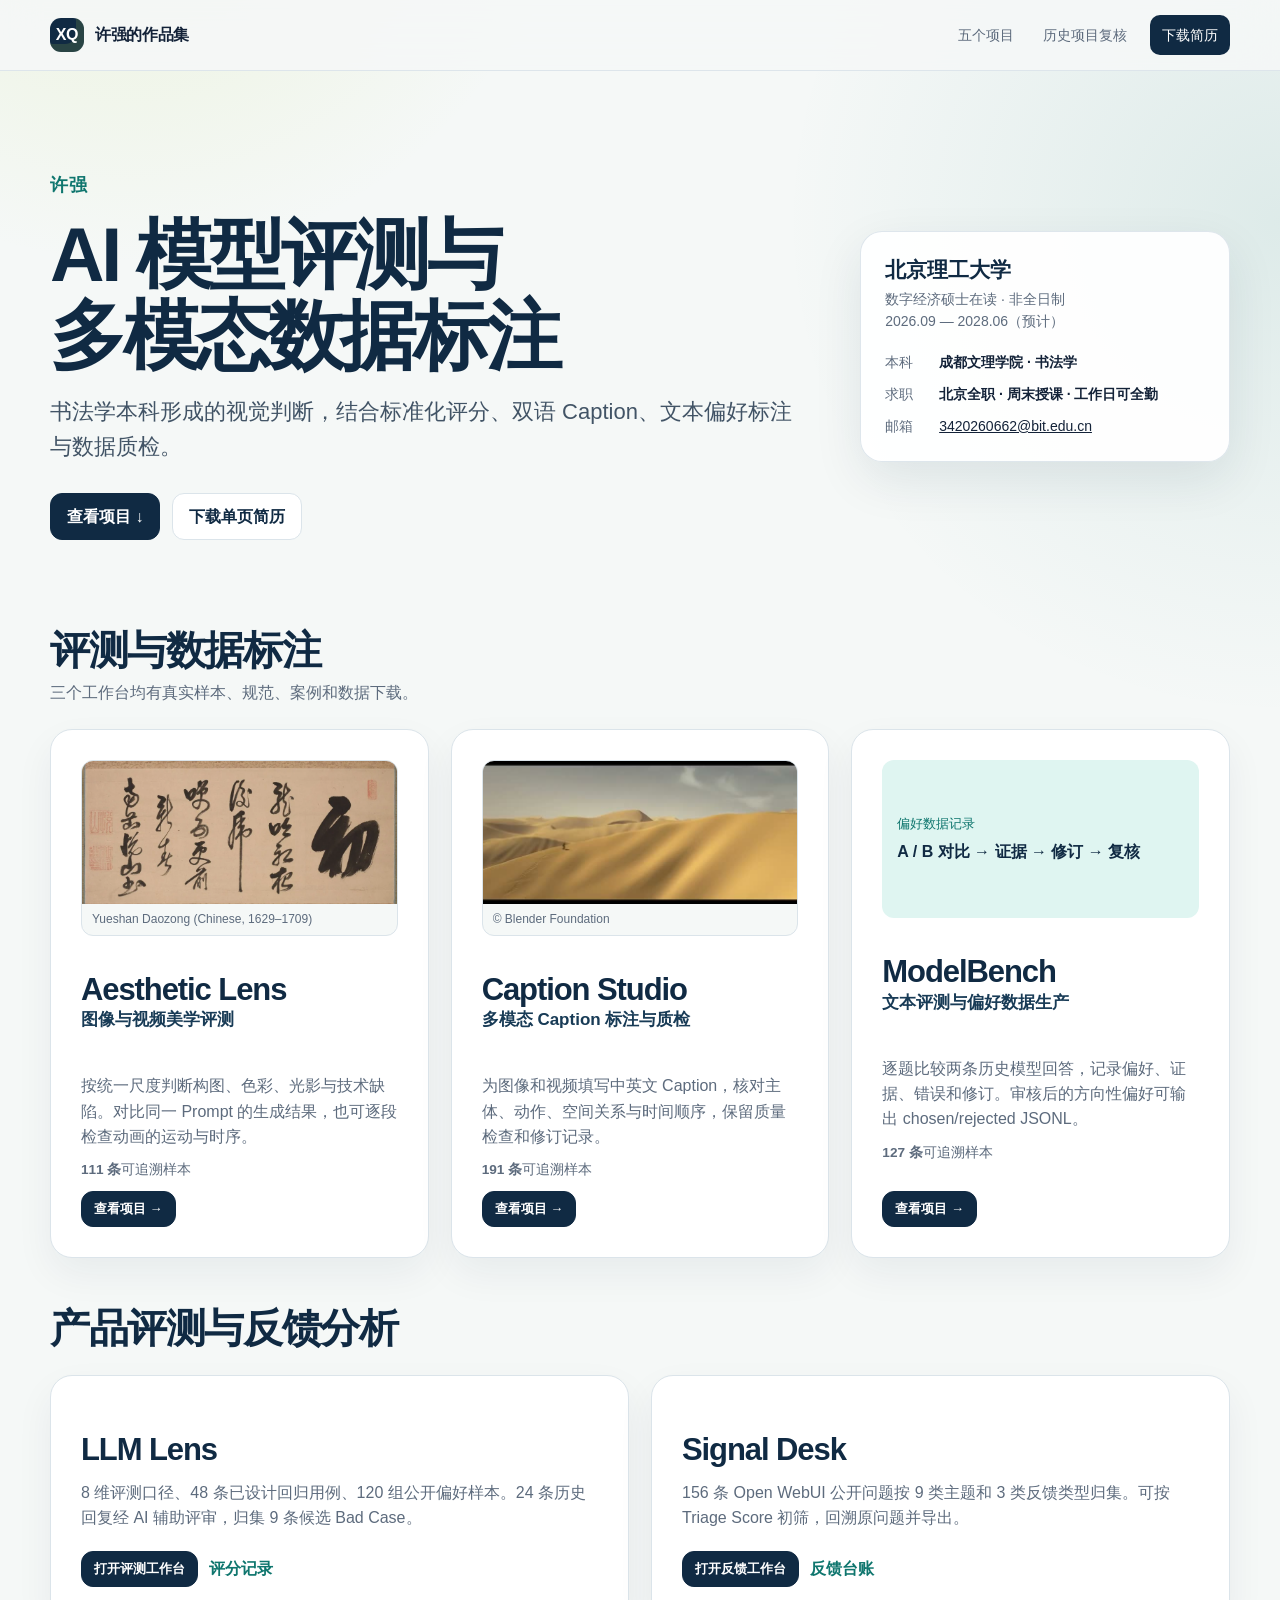
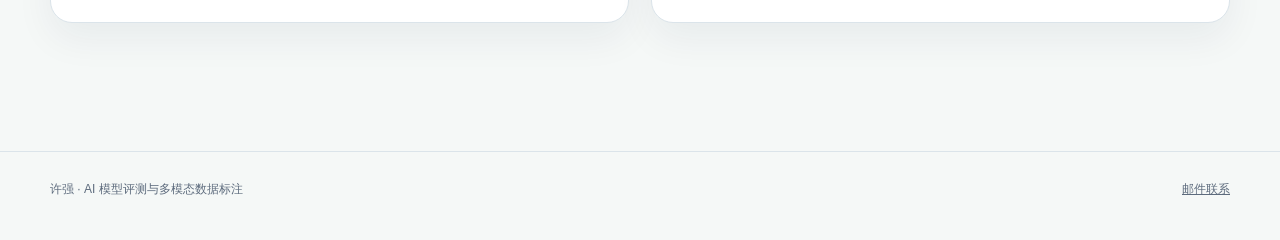
==== commit 46a61690: "升级AI评测与多模态标注求职作品集" ====
--- a/index.html
+++ b/index.html
@@ -1,167 +1,18 @@
 <!doctype html>
-<html lang="zh-CN">
-<head>
-  <meta charset="utf-8">
-  <meta name="viewport" content="width=device-width,initial-scale=1">
-  <meta name="description" content="许强的AI 产品运营作品集，主投 AI 产品运营，兼顾数据运营。北京理工大学数字经济硕士在读，展示用户反馈分析、分类统计、大模型评测与可回溯结果。">
-  <link rel="canonical" href="https://steve-ron.github.io/ai-product-ops-portfolio/">
-  <meta property="og:type" content="website">
-  <meta property="og:url" content="https://steve-ron.github.io/ai-product-ops-portfolio/">
-  <meta property="og:title" content="许强｜AI 产品运营作品集">
-  <meta property="og:description" content="大模型评测 · 用户反馈 · 应用优化｜两个可验证的个人产品项目">
-  <meta name="twitter:card" content="summary">
-  <meta name="twitter:title" content="许强｜AI 产品运营作品集">
-  <meta name="twitter:description" content="大模型评测 · 用户反馈 · 应用优化｜两个可验证的个人产品项目">
-  <title>许强｜AI 产品运营作品集</title>
-  <link rel="stylesheet" href="style.css?v=20261015">
-</head>
-<body data-page="home">
-  <div class="shell">
-    <header class="topbar">
-      <div class="topbar-inner">
-        <a class="brand" href="index.html" aria-label="许强 AI产品运营作品集首页"><span class="brand-mark">XQ</span><span>AI Product Ops Portfolio</span></a>
-        <nav class="nav" aria-label="主导航">
-          <a href="index.html" data-page="home">作品集</a>
-          <a href="llm-eval.html" data-page="eval">LLM Lens</a>
-          <a href="feedback-insight.html" data-page="feedback">Signal Desk</a>
-          <a class="nav-cta" href="downloads/许强-北京理工大学-AI产品运营.pdf">下载简历</a>
-        </nav>
-      </div>
-    </header>
-
-    <main class="page">
-      <section class="hero hero-home">
-        <div class="hero-copy">
-          <span class="eyebrow">大模型评测 · 用户反馈 · 应用优化</span>
-          <p class="hero-name">许强</p>
-          <h1>AI 产品运营</h1><div class="hero-actions"><a class="button secondary" href="analysis-results.html">查看 2026年10月项目复核与分析结果 ↗</a></div>
-          <p class="hero-lede">北京理工大学数字经济硕士在读，主投 AI 产品运营，侧重大模型评测、用户反馈与应用优化；以 SQL／Python 基础和可复算分析支撑数据运营工作。</p>
-          <div class="hero-tags" aria-label="核心方向"><span>Prompt · RAG · Agent</span><span>Rubric 与 Bad Case</span><span>用户反馈</span><span>SQL 分析</span></div>
-          <div class="hero-actions">
-            <a class="button" href="#projects">查看核心项目 <span aria-hidden="true">↓</span></a>
-            <a class="button secondary" href="downloads/许强-北京理工大学-AI产品运营.pdf">下载中文简历 · 单页PDF</a>
-            <a class="text-link" href="downloads/许强-北京理工大学-AI产品运营.docx">下载可编辑版 ↗</a>
-          </div>
-        </div>
-        <aside class="hero-card profile-card" aria-label="联系与到岗信息">
-          <span class="status-pill"><span aria-hidden="true"></span>求职信息</span>
-          <strong>北京理工大学数字经济硕士在读</strong>
-          <p>数字经济硕士 · 非全日制 · 周末授课<br>2026.09 - 2028.06</p>
-          <div class="contact-list">
-            <div class="contact-item"><span>地点</span><b>北京</b></div>
-            <div class="contact-item"><span>出勤</span><b>工作日可全勤 5 天</b></div>
-            <div class="contact-item"><span>周期</span><b>可连续实习 6 个月以上</b></div>
-            <div class="contact-item"><span>邮箱</span><a href="mailto:3420260662@bit.edu.cn">3420260662@bit.edu.cn</a></div>
-            <div class="contact-item"><span>电话</span><a href="tel:18911485058">18911485058</a></div>
-          </div>
-        </aside>
-      </section>
-
-
-      <section class="section" id="education" aria-labelledby="education-heading">
-        <div class="section-head"><div><span class="eyebrow">教育背景</span><h2 id="education-heading">教育背景与学习方向</h2></div><p>学习背景与到岗安排</p></div>
-        <div class="project-grid">
-          <article class="project-card education-card"><span class="badge teal">非全日制硕士 · 在读</span><h3>北京理工大学</h3><p class="project-subtitle">数字经济 · 非全日制 · 周末授课</p><p>2026.09 - 2028.06</p></article>
-          <article class="project-card education-card"><span class="badge">全日制本科</span><h3>成都文理学院</h3><p class="project-subtitle">书法学</p><p>2021.09 - 2025.06</p></article>
-        </div>
-      </section>
-      <section class="metric-grid metric-grid-six" aria-label="可验证成果">
-        <article class="metric"><span class="metric-value">156</span><span class="metric-label">公开用户反馈记录</span></article>
-        <article class="metric"><span class="metric-value">9</span><span class="metric-label">反馈主题分类</span></article>
-        <article class="metric"><span class="metric-value">3</span><span class="metric-label">反馈类型</span></article>
-        <article class="metric"><span class="metric-value">48</span><span class="metric-label">已设计评测用例</span></article>
-        <article class="metric"><span class="metric-value">120</span><span class="metric-label">历史偏好记录</span></article>
-        <article class="metric"><span class="metric-value">24</span><span class="metric-label">AI 辅助评审回复</span></article>
-      </section>
-
-
-
-      <section class="section" id="projects">
-        <div class="section-head">
-          <div><span class="eyebrow">Selected work</span><h2>AI 应用项目与可复核的结果</h2></div>
-          <p>围绕数据口径、分类统计、问题证据与后续验证，展示分析过程。</p>
-        </div>
-        <div class="project-grid project-grid-featured">
-          <article class="project-card project-card-featured alt">
-            <div class="project-topline"><span class="project-index">PROJECT 01</span><span class="badge amber">个人产品项目</span></div>
-            <h3>Signal Desk</h3>
-            <p class="project-subtitle">用户反馈分析与产品问题诊断</p>
-            <div class="project-summary">
-              <div><span>产品问题</span><p>公开反馈分散，需识别主要问题主题，并区分讨论热度与实际业务影响。</p></div>
-              <div><span>我的贡献</span><p>整理 156 条反馈，建立 9 类主题、3 类类型口径，按主题、类型与状态进行统计和筛选。</p></div>
-              <div><span>最新结果</span><p>完成156条标题级AI复核，识别74条分类分歧；交付6组SQL分析和51条快照开放记录复核队列。</p></div>
-            </div>
-            <div class="project-chips"><span class="chip amber">156 条公开反馈</span><span class="chip">9 类主题</span><span class="chip">源链接回溯</span><span class="chip">PRD + MVP</span></div>
-            <div class="project-footer"><div><span class="muted small">核心能力</span><strong>分类统计 · 问题诊断 · 验证指标</strong></div><a class="button small" href="feedback-insight.html">查看完整案例 →</a></div>
-          </article>
-
-<article class="project-card project-card-featured">
-            <div class="project-topline"><span class="project-index">PROJECT 02</span><span class="badge teal">个人产品项目</span></div>
-            <h3>LLM Lens</h3>
-            <p class="project-subtitle">大模型评测口径与偏好样本分析</p>
-            <div class="project-summary">
-              <div><span>产品问题</span><p>模型回复缺少统一的评价口径，问题判断需要保留原始回复与评分依据。</p></div>
-              <div><span>我的贡献</span><p>设计 8 个维度、48 条待执行用例，整理 120 条偏好记录；对 24 条历史回复开展 AI 辅助评审。</p></div>
-              <div><span>最新结果</span><p>识别 9 条候选 Bad Case，保留语言、推理前提与歧义处理问题的依据及修改建议，待人工复核。</p></div>
-            </div>
-            <div class="project-chips"><span class="chip teal">48 条评测用例</span><span class="chip">120 条偏好样本</span><span class="chip">Bad Case</span><span class="chip">PRD + MVP</span></div>
-            <div class="project-footer"><div><span class="muted small">核心能力</span><strong>评测口径 · 样本复核 · 证据留存</strong></div><a class="button small" href="llm-eval.html">查看完整案例 →</a></div>
-          </article>
-        </div>
-      </section>
-
-      <section class="section" id="deliverables">
-        <div class="section-head"><div><span class="eyebrow">可直接查看的工作成果</span><h2>查看原始记录、统计结果与分析依据</h2></div><p>个人项目 · 使用AI辅助实现与数据处理</p></div>
-        <div class="project-grid">
-          <article class="project-card"><span class="badge teal">数据整理与评测记录</span><h3>24条历史回复评分与问题建议</h3><p>包含提示词、完整回复、逐维评分依据与修改建议；9条为候选Bad Case，可查看语言、推理和歧义问题的具体记录。</p><div class="hero-actions"><a class="button small" href="downloads/evidence-20261015/llm-review-24.csv">下载评分CSV</a><a class="text-link" href="llm-eval.html#results">在线查看结果 ↗</a></div><p class="small muted">AI辅助评审，尚未人工复核；非本项目新API生成。</p></article>
-          <article class="project-card"><span class="badge teal">反馈分类与统计汇总</span><h3>156条反馈台账与主题统计</h3><p>记录标题、状态、分类与源链接；9类主题、3类反馈类型，支持按当前筛选导出CSV和周报清单。</p><div class="hero-actions"><a class="button small" href="downloads/runs/signal-feedback.csv">下载反馈台账</a><a class="text-link" href="feedback-insight.html#results">在线查看统计 ↗</a></div><p class="small muted">公开Issue快照，保留规则标签与156条标题级AI复核，74条分类分歧待确认。</p></article>
-        </div>
-      </section>
-
-      <section class="section">
-        <div class="section-head">
-          <div><span class="eyebrow">Role fit</span><h2>岗位能力与项目证据</h2></div>
-          <p>技术技能按基础操作呈现；项目经历由工作台、原始记录与结果文件支撑。</p>
-        </div>
-        <div class="capability-grid">
-          <article class="capability-card"><span class="capability-num">01</span><h3>数据提取与整理</h3><p>SQL／Python 基础；在 AI 辅助下完成 JOIN、GROUP BY、CASE WHEN 和可复算统计，保留 SQLite 与分析 SQL。</p><strong>项目证据：156 条可回溯反馈台账</strong></article>
-          <article class="capability-card"><span class="capability-num">02</span><h3>分类统计与呈现</h3><p>掌握 Excel 常用函数、数据透视表与基础图表；项目中按主题、反馈类型及状态汇总数据。</p><strong>项目证据：9 类主题、3 类类型与统计图</strong></article>
-          <article class="capability-card"><span class="capability-num">03</span><h3>问题诊断与建议</h3><p>根据样本分布识别重点复核方向，将问题证据整理为产品建议，并提出后续验证指标。</p><strong>项目证据：连接自检与 RAG 链路建议</strong></article>
-          <article class="capability-card"><span class="capability-num">04</span><h3>评测口径与复核</h3><p>统一评价维度、风险与验收标准，保留历史回复和评分依据，区分已设计用例与已评审样本。</p><strong>项目证据：48 条用例、24 条历史回复评审记录</strong></article>
-        </div>
-      </section>
-
-      <section class="section approach-section">
-        <div class="section-head">
-          <div><span class="eyebrow">Analysis approach</span><h2>我的分析工作方式</h2></div>
-          <p>先明确问题与数据范围，再统一口径、汇总证据并提出建议；把已发现的事实和待验证的假设分开。</p>
-        </div>
-        <ol class="process-flow">
-          <li><span>01</span><strong>识别问题</strong><p>从用户体验或反馈中找到值得解决的阻塞点</p></li>
-          <li><span>02</span><strong>明确口径</strong><p>定义样本范围、分类字段与统计分母</p></li>
-          <li><span>03</span><strong>整理数据</strong><p>核对来源与字段，保留可追溯记录</p></li>
-          <li><span>04</span><strong>统计分析</strong><p>比较主题、类型和状态的分布</p></li>
-          <li><span>05</span><strong>提出建议</strong><p>让优化建议对应到具体问题证据</p></li>
-          <li><span>06</span><strong>规划验证</strong><p>明确后续指标与尚需补充的数据</p></li>
-        </ol>
-      </section>
-
-      <section class="contact-cta">
-        <div>
-          <span class="eyebrow eyebrow-light">Next conversation</span>
-          <h2>期待参与 AI 产品运营与应用优化工作</h2>
-          <p>北京理工大学数字经济硕士在读｜北京｜工作日可全勤 5 天｜可连续实习 6 个月以上</p>
-        </div>
-        <div class="contact-actions">
-          <a class="button button-light" href="downloads/许强-北京理工大学-AI产品运营.pdf">下载中文简历 · 单页PDF</a>
-          <a class="button button-outline-light" href="mailto:3420260662@bit.edu.cn">邮件联系</a>
-        </div>
-      </section>
-      <details class="limitations"><summary>项目局限与后续迭代</summary><p>两项均为个人产品项目；负责问题定义、PRD、交互原型、数据整理与验证设计，使用AI辅助实现。公开反馈为2026年8月14日快照；已增加156条标题级AI复核与SQL分析。本轮已运行离线数据处理；国内模型API实跑和双人标注将在配置接口及安排真实标注者后开展。</p></details>
-    </main>
-
-    <footer class="footer"><div class="footer-inner"><span>许强 · AI 产品运营作品集 · 2026</span><span>个人产品项目 · 数据来源、状态与边界可复核</span></div></footer>
-  </div>
-  <script src="workflow-core.js?v=20261015"></script><script src="common.js?v=20261015"></script>
-</body>
-</html>
+<html lang="zh-CN"><head><meta charset="utf-8"><meta name="viewport" content="width=device-width,initial-scale=1">
+<title>许强｜AI 模型评测与多模态数据标注</title><meta name="description" content="许强的 AI 评测与数据标注作品集。北京理工大学数字经济硕士在读，成都文理学院书法学本科。">
+<link rel="canonical" href="https://steve-ron.github.io/ai-product-ops-portfolio/"><meta property="og:type" content="website"><meta property="og:url" content="https://steve-ron.github.io/ai-product-ops-portfolio/">
+<meta property="og:title" content="许强｜AI 模型评测与多模态数据标注"><meta property="og:description" content="许强的 AI 评测与数据标注作品集。北京理工大学数字经济硕士在读，成都文理学院书法学本科。"><meta name="twitter:card" content="summary">
+<link rel="stylesheet" href="style.css"><link rel="stylesheet" href="career.css"></head>
+<body class="career-surface"><div class="shell"><header class="topbar career-nav"><div class="topbar-inner">
+      <a class="brand" href="index.html"><span class="brand-mark">XQ</span><span>许强的作品集</span></a>
+      <nav class="nav" aria-label="主导航"><a href="index.html#projects">五个项目</a><a href="analysis-results.html">历史项目复核</a><a class="nav-cta" href="downloads/许强-AI模型评测与多模态数据标注-简历.pdf">下载简历</a></nav>
+    </div></header><main class="page">
+<section class="hero career-hero"><div class="hero-copy"><p class="hero-name">许强</p><h1>AI 模型评测与<br>多模态数据标注</h1><p class="hero-lede">书法学本科形成的视觉判断，结合标准化评分、双语 Caption、文本偏好标注与数据质检。</p><div class="hero-actions"><a class="button" href="#projects">查看项目 ↓</a><a class="button secondary" href="downloads/许强-AI模型评测与多模态数据标注-简历.pdf">下载单页简历</a></div></div>
+<aside class="hero-card profile-card"><strong>北京理工大学</strong><p>数字经济硕士在读 · 非全日制<br>2026.09 — 2028.06（预计）</p><div class="contact-list"><div class="contact-item"><span>本科</span><b>成都文理学院 · 书法学</b></div><div class="contact-item"><span>求职</span><b>北京全职 · 周末授课 · 工作日可全勤</b></div><div class="contact-item"><span>邮箱</span><a href="mailto:3420260662@bit.edu.cn">3420260662@bit.edu.cn</a></div></div></aside></section>
+<section class="section" id="projects"><div class="section-head"><div><h2>评测与数据标注</h2><p>三个工作台均有真实样本、规范、案例和数据下载。</p></div></div><div class="project-grid career-featured"><article class="project-card"><figure><img src="downloads/career-data/media/CMA-162868.webp" alt="Calligraphy in Semi-Cursive Style (xing-caoshu)"><figcaption>Yueshan Daozong (Chinese, 1629–1709)</figcaption></figure><div><h3>Aesthetic Lens</h3><p class="project-subtitle">图像与视频美学评测</p></div><p>按统一尺度判断构图、色彩、光影与技术缺陷。对比同一 Prompt 的生成结果，也可逐段检查动画的运动与时序。</p><p class="career-small"><b>111 条</b>可追溯样本</p><a class="button small" href="aesthetic.html">查看项目 →</a></article><article class="project-card"><figure><img src="downloads/career-data/media/VID-sintel-4.jpg" alt="Sintel · 38–42s"><figcaption>© Blender Foundation</figcaption></figure><div><h3>Caption Studio</h3><p class="project-subtitle">多模态 Caption 标注与质检</p></div><p>为图像和视频填写中英文 Caption，核对主体、动作、空间关系与时间顺序，保留质量检查和修订记录。</p><p class="career-small"><b>191 条</b>可追溯样本</p><a class="button small" href="caption.html">查看项目 →</a></article><article class="project-card"><div class="text-preview"><small>偏好数据记录</small><strong>A / B 对比 → 证据 → 修订 → 复核</strong></div><div><h3>ModelBench</h3><p class="project-subtitle">文本评测与偏好数据生产</p></div><p>逐题比较两条历史模型回答，记录偏好、证据、错误和修订。审核后的方向性偏好可输出 chosen/rejected JSONL。</p><p class="career-small"><b>127 条</b>可追溯样本</p><a class="button small" href="modelbench.html">查看项目 →</a></article></div></section>
+<section class="section"><div class="section-head"><div><h2>产品评测与反馈分析</h2></div></div><div class="project-grid">
+<article class="project-card"><h3>LLM Lens</h3><p>8 维评测口径、48 条已设计回归用例、120 组公开偏好样本。24 条历史回复经 AI 辅助评审，归集 9 条候选 Bad Case。</p><div class="career-tools"><a class="button small" href="llm-eval.html">打开评测工作台</a><a class="text-link" href="downloads/evidence-20261015/llm-review-24.csv">评分记录</a></div></article>
+<article class="project-card"><h3>Signal Desk</h3><p>156 条 Open WebUI 公开问题按 9 类主题和 3 类反馈类型归集。可按 Triage Score 初筛，回溯原问题并导出。</p><div class="career-tools"><a class="button small" href="feedback-insight.html">打开反馈工作台</a><a class="text-link" href="downloads/runs/signal-feedback.csv">反馈台账</a></div></article></div></section>
+</main>
+<footer class="footer"><div class="footer-inner"><span>许强 · AI 模型评测与多模态数据标注</span><a href="mailto:3420260662@bit.edu.cn">邮件联系</a></div></footer></div></body></html>
--- a/career.css
+++ b/career.css
@@ -0,0 +1,64 @@
+.career-surface .project-card { min-height:0; }
+.career-surface .project-card::after { display:none; }
+.career-surface .section { margin:48px 0; }
+.career-hero { padding: 32px 0 40px; min-height: 0; align-items: center; }
+.career-hero h1 { font-size: clamp(38px, 5.9vw, 76px); line-height: 1.07; letter-spacing: -.045em; }
+.career-hero .hero-lede { font-size: clamp(17px, 1.9vw, 22px); }
+.career-intro { margin: 0; max-width: 74ch; }
+.career-flow { display:flex; flex-wrap:wrap; gap: 8px 20px; margin: 18px 0 0; color: var(--muted); }
+.career-featured { grid-template-columns: repeat(3, minmax(0,1fr)); }
+.career-featured .project-card { display:flex; flex-direction:column; gap:10px; }
+.career-featured .project-card h3, .career-featured .project-card p { margin-bottom: 0; }
+.career-featured .project-card .button { margin-top:auto; align-self:flex-start; }
+.career-featured .project-card figure { margin:0; overflow:hidden; border:1px solid var(--line); border-radius:12px; background:var(--canvas); }
+.career-featured figure img { width:100%; aspect-ratio: 2.2; object-fit: cover; display:block; }
+.career-featured figure figcaption { font-size: .75rem; padding: 6px 10px; color:var(--muted); }
+.career-featured .text-preview { min-height:105px; display:grid; align-content:center; padding:15px; aspect-ratio:2 / 1; background:var(--teal-soft); border-radius:12px; color:var(--navy); }
+.career-featured .text-preview small { display:block; margin: 0 0 5px; color:var(--teal); }
+.career-details { display:grid; grid-template-columns: 1.45fr 1fr; gap:16px; margin-bottom:25px; }
+.career-details > * { min-width:0; }
+.career-tools, .career-note { display:flex; flex-wrap:wrap; align-items:center; gap:9px; }
+.career-workspace { display:grid; grid-template-columns:minmax(210px,.74fr) minmax(0,2.26fr); gap:18px; align-items:start; }
+.career-workspace > * { min-width:0; }
+.career-stack { display:grid; gap:12px; }
+.career-controls label, .career-form label, .career-control { display:grid; gap:4px; color:var(--navy); font-weight:600; }
+.career-controls input, .career-controls select, .career-form input:not([type=checkbox]), .career-form textarea, .career-form select, .career-control select { width:100%; min-width:0; padding:8px 10px; border:1px solid #97aab8; background:#fff; border-radius:8px; color:var(--ink); }
+.career-controls :focus-visible, .career-form :focus-visible, .career-tools :focus-visible { outline: 2px solid var(--teal); outline-offset: 2px; }
+.career-form textarea { resize:vertical; min-height:70px; font-weight:400; }
+.career-sample-list { max-height: min(55vh, 560px); overflow:auto; display:grid; gap:5px; padding:3px; align-content:start; }
+.career-sample-list button { text-align:left; overflow-wrap:anywhere; padding:7px 9px; border:1px solid var(--line); border-radius:8px; background:white; color:var(--ink); }
+.career-sample-list button[aria-current=true] { border-color:var(--teal); background:var(--teal-soft); color:var(--navy); }
+.career-sample-list small { display:block; margin-top:2px; color:var(--muted); }
+.career-record h2 { margin-top:0; overflow-wrap:anywhere; }
+.career-compare { display:grid; grid-template-columns:repeat(2,minmax(0,1fr)); gap:12px; }
+.career-compare > * { min-width:0; }
+.career-media { margin:0; min-width:0; }
+.career-media :is(img,video) { display:block; width:100%; max-height:410px; object-fit:contain; background:#eef3f2; border-radius:9px; }
+.career-media figcaption { font-size:.8rem; color:var(--muted); overflow-wrap:anywhere; margin:7px 0 12px; }
+.career-answer { padding:12px; border:1px solid var(--line); border-radius:9px; min-width:0; margin-bottom:12px; }
+.career-answer p { white-space:pre-wrap; overflow-wrap:anywhere; max-height:320px; overflow:auto; margin:0; }
+.career-form fieldset { min-width:0; border:1px solid var(--line); border-radius:9px; margin:6px 0; padding:12px; }
+.career-form legend { color:var(--navy); font-weight:700; }
+.career-score-grid { display:grid; grid-template-columns:repeat(auto-fit,minmax(135px,1fr)); gap:8px; }
+.career-form .tag-group { display:flex; flex-wrap:wrap; gap:6px 12px; }
+.career-form .tag-group label { display:flex; align-items:center; gap:4px; }
+.career-qa { padding:9px 12px; margin:10px 0; background:var(--teal-soft); border-radius:8px; overflow-wrap:anywhere; }
+.career-qa.error { background:var(--red-soft); color:#7b2017; }
+.career-small { color:var(--muted); font-size:.85rem; overflow-wrap:anywhere; }
+.career-report { margin-top:26px; }
+.career-report .bar-track { min-width:24px; }
+.career-counts { margin:8px 0; display:flex; flex-wrap:wrap; gap:8px 18px; }
+.career-counts span { color:var(--muted); }
+.career-title { max-width: none; }
+.career-nav .topbar-inner { gap:12px; }
+@media (max-width: 820px) { .career-featured {grid-template-columns:repeat(2,minmax(0,1fr));} .career-hero {grid-template-columns:1fr;} }
+@media (max-width: 680px) {
+  .career-workspace, .career-details, .career-featured, .career-compare { grid-template-columns:1fr; }
+  .career-sample-list { max-height:220px; }
+  .career-nav .topbar-inner { align-items:start; gap:4px; flex-direction:column; padding:8px 0; }
+  .career-nav .brand span:last-child { display:inline; }
+  .career-surface .section { margin:30px 0; }
+  .career-nav .nav { width:100%; margin-left:0; }
+  .career-nav .nav a { padding:5px 7px; }
+  .career-workspace .project-card { padding:13px; }
+}
